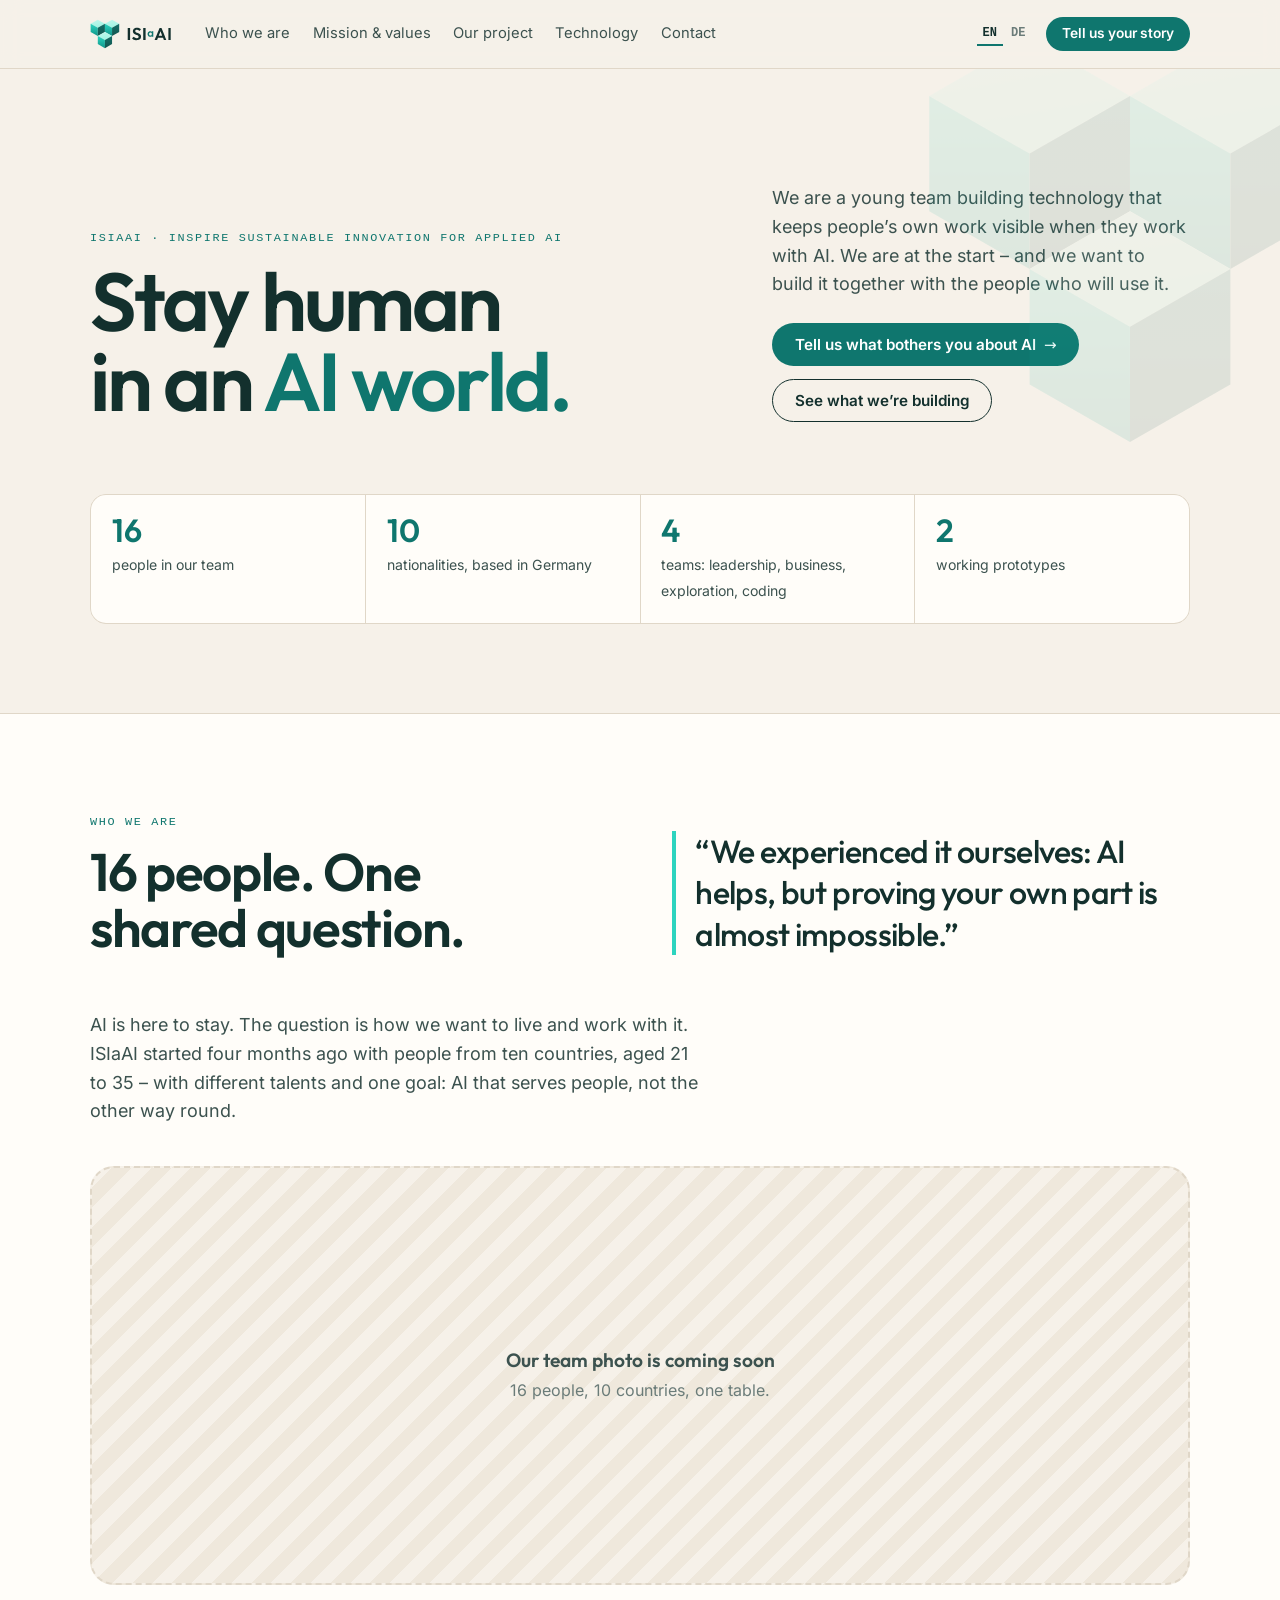
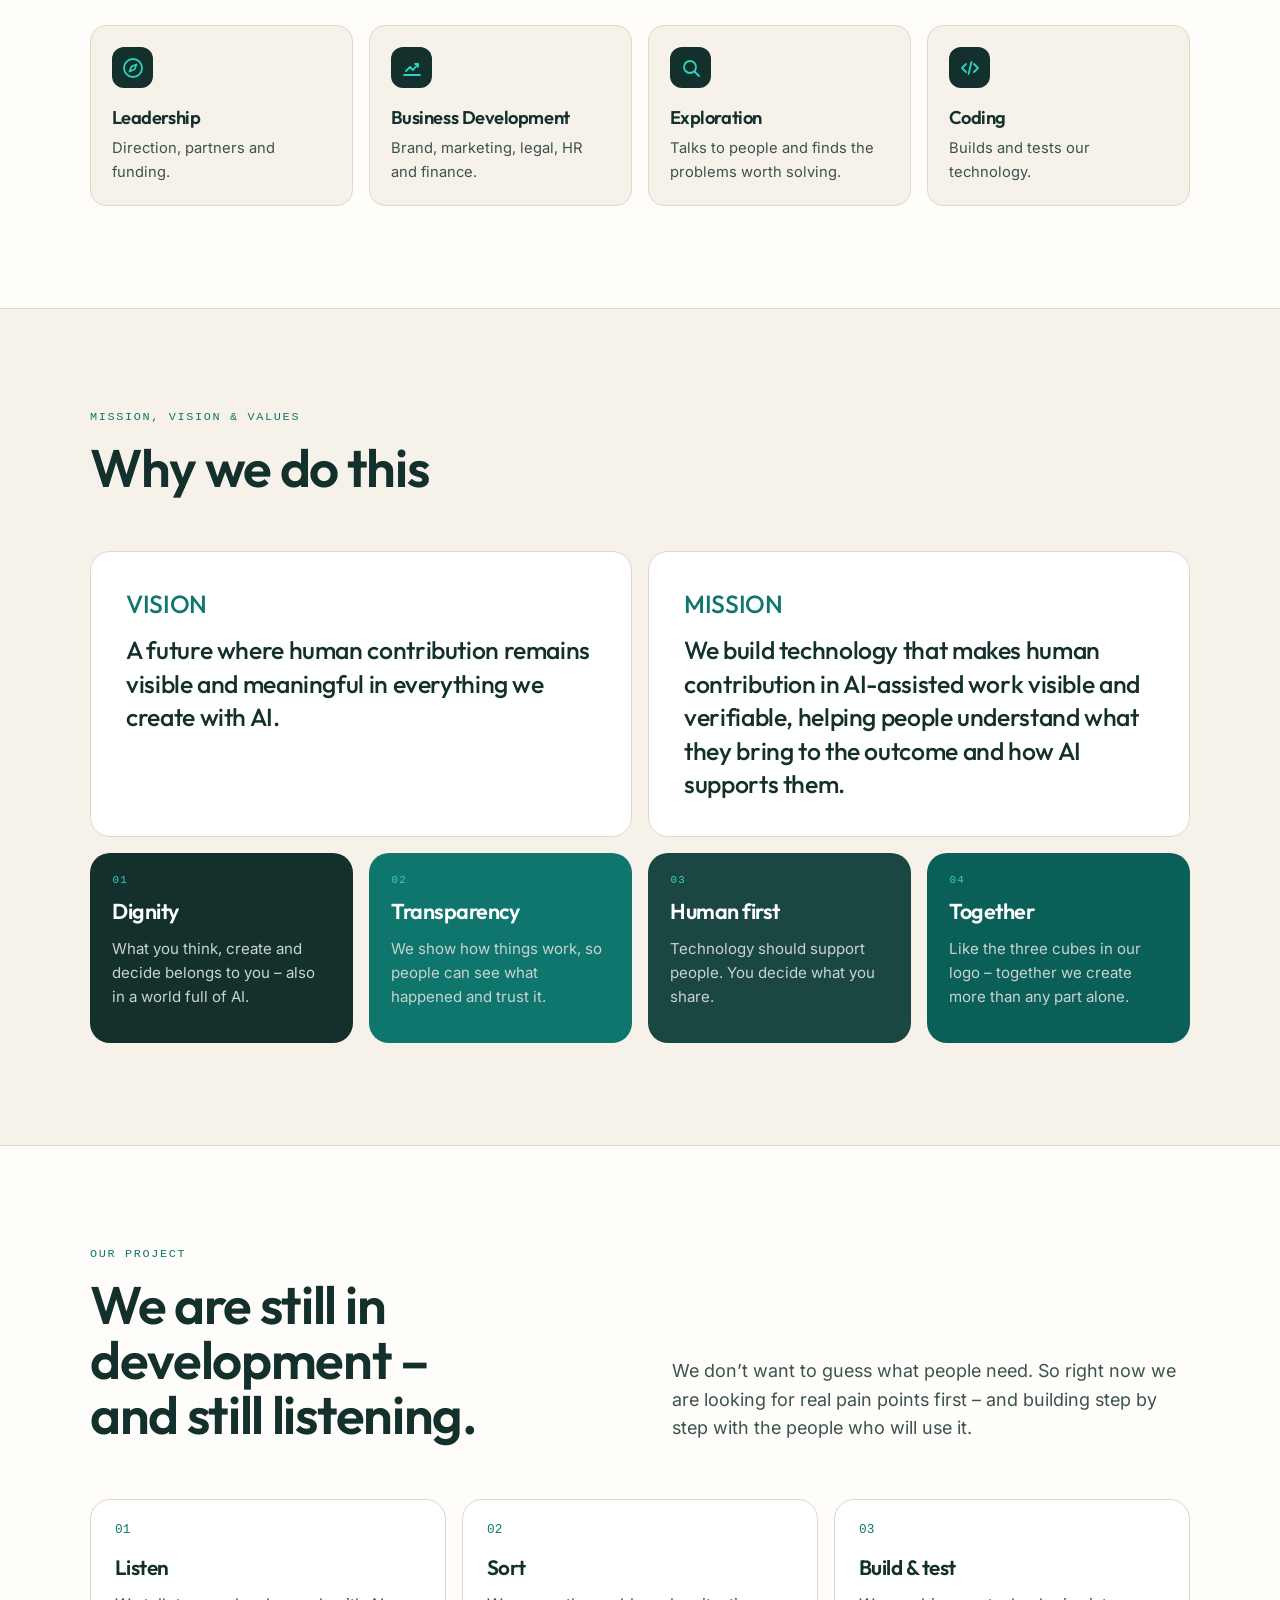
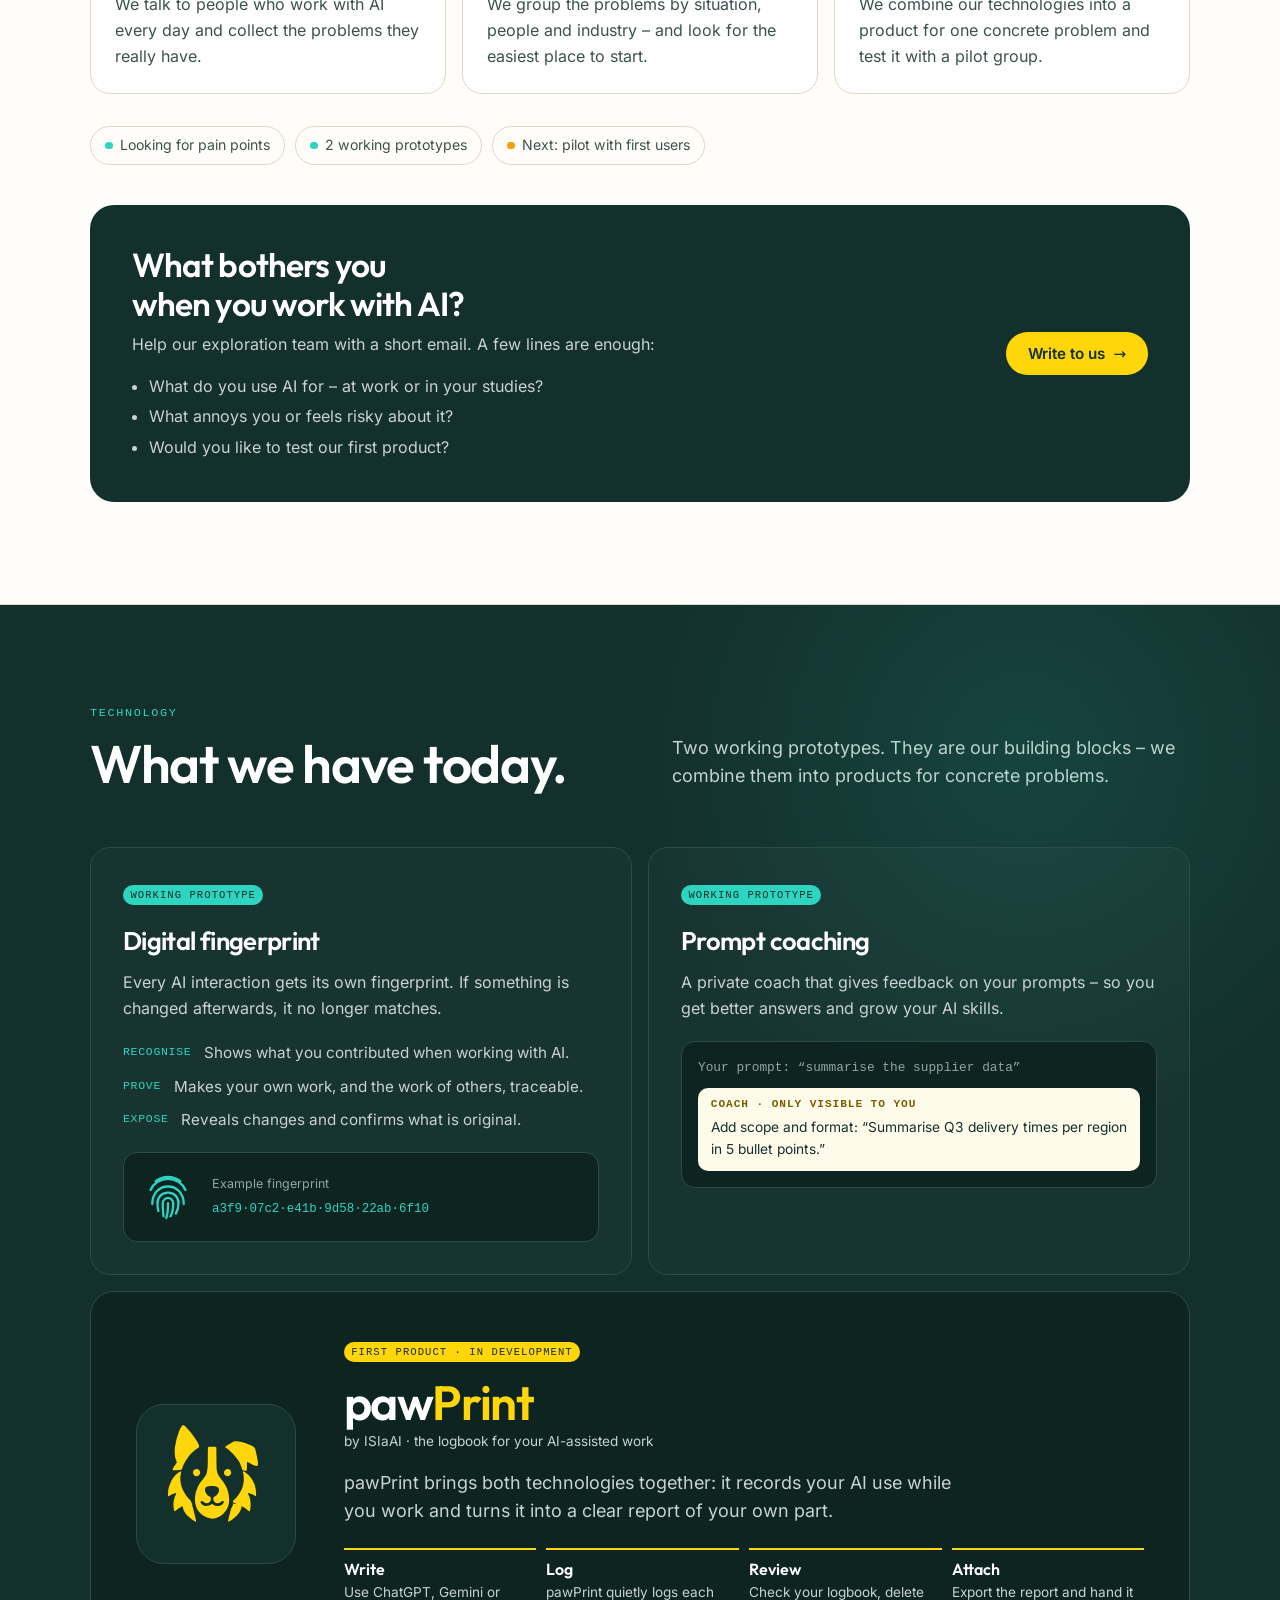
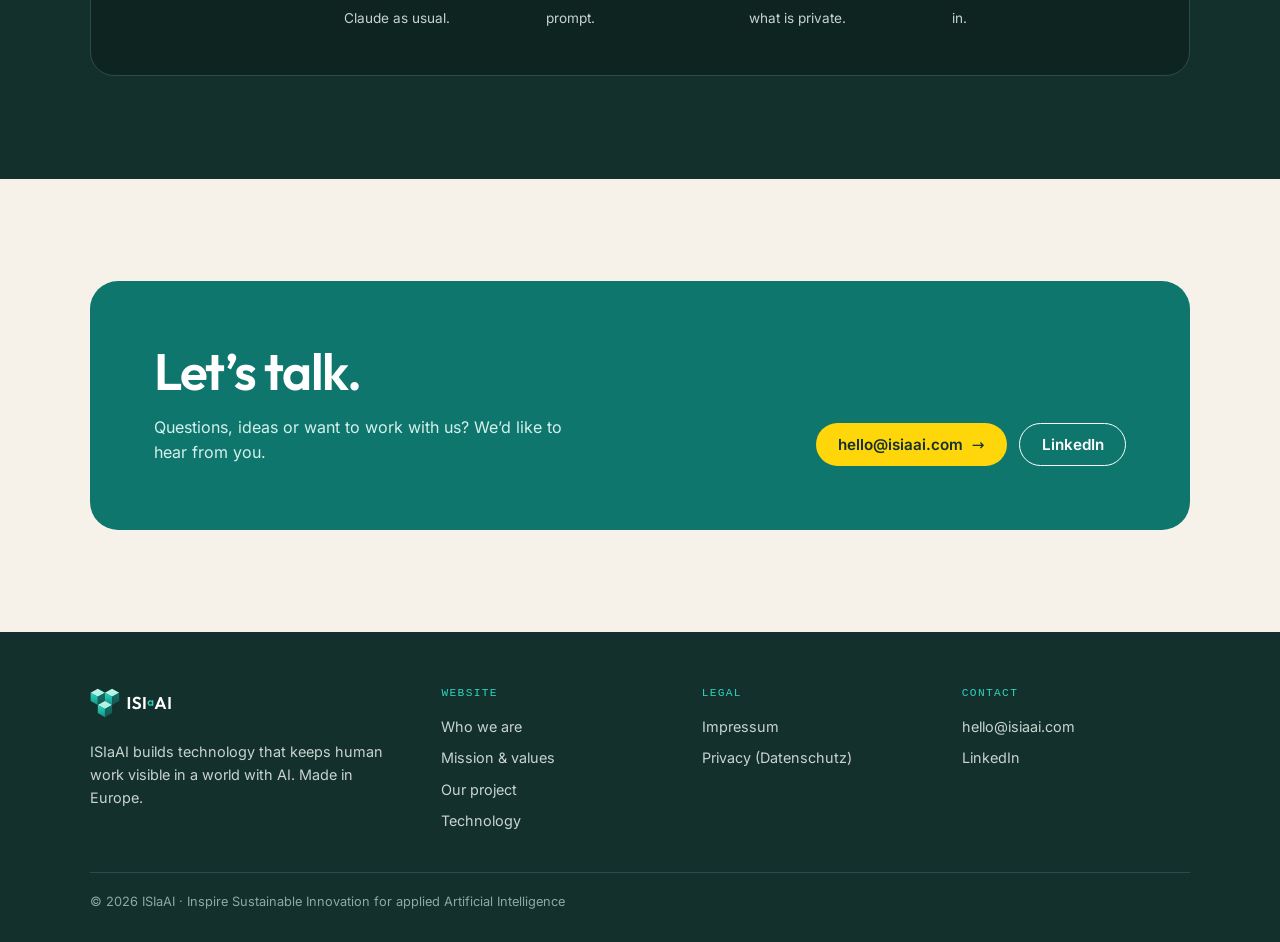
==== index.html @ 07f013b3 "Preview of isiaai.com landing page" ====
<!doctype html>
<html lang="en">
<head>
<meta charset="utf-8">
<meta name="robots" content="noindex, nofollow">
<meta name="viewport" content="width=device-width,initial-scale=1">
<title>ISIaAI – Stay human in an AI world</title>
<meta name="description" content="ISIaAI is a young team building technology that keeps people’s own work visible when they work with AI. We are at the start and looking for the problems worth solving.">
<meta property="og:title" content="ISIaAI – Stay human in an AI world">
<meta property="og:description" content="ISIaAI is a young team building technology that keeps people’s own work visible when they work with AI. We are at the start and looking for the problems worth solving.">
<meta property="og:type" content="website">
<meta property="og:url" content="https://isiaai.com/">
<link rel="canonical" href="https://isiaai.com/">
<link rel="alternate" hreflang="en" href="https://isiaai.com/">
<link rel="alternate" hreflang="de" href="https://isiaai.com/de/">
<link rel="icon" href="./assets/favicon.svg" type="image/svg+xml">
<link rel="preload" href="./assets/fonts/outfit-latin-600-normal.woff2" as="font" type="font/woff2" crossorigin>
<link rel="stylesheet" href="./assets/styles.css">
</head>
<body>
<header class="nav">
  <div class="wrap">
    <a class="logo" href="./" aria-label="ISIaAI – home"><img src="./assets/isiaai-logo.svg" alt="ISIaAI" height="30" style="height:30px;width:auto;display:block"></a>
    <nav class="links" id="links" aria-label="Main">
      <a href="#about">Who we are</a>
      <a href="#mission">Mission & values</a>
      <a href="#project">Our project</a>
      <a href="#tech">Technology</a>
      <a href="#contact">Contact</a>
    </nav>
    <div class="nav-r">
      <div class="lang" aria-label="Language"><a href="./" hreflang="en" aria-current="true">EN</a><a href="./de/" hreflang="de" aria-current="false">DE</a></div>
      <a class="btn btn-teal" href="#ask">Tell us your story</a>
      <button class="menu-btn" type="button" id="menuBtn" aria-expanded="false" aria-controls="links">Menu</button>
    </div>
  </div>
</header>
<main id="top">
  <section class="hero">
    <svg class="cubes" viewBox="0 0 364 366" aria-hidden="true"><defs><linearGradient id="ht" x1="0" y1="0" x2="0.3" y2="1"><stop offset="0" stop-color="#C2F7EC"/><stop offset="1" stop-color="#A2F4E3"/></linearGradient><linearGradient id="hl" x1="0" y1="0" x2="0" y2="1"><stop offset="0" stop-color="#2DD4BF"/><stop offset="1" stop-color="#0F968A"/></linearGradient><linearGradient id="hr" x1="0" y1="0" x2="0" y2="1"><stop offset="0" stop-color="#127068"/><stop offset="1" stop-color="#145650"/></linearGradient></defs><path d="M95 8L182 58L95 108L8 58Z" fill="url(#ht)"/><path d="M8 58L95 108L95 208L8 158Z" fill="url(#hl)"/><path d="M95 108L182 58L182 158L95 208Z" fill="url(#hr)"/><path d="M269 8L356 58L269 108L182 58Z" fill="url(#ht)"/><path d="M182 58L269 108L269 208L182 158Z" fill="url(#hl)"/><path d="M269 108L356 58L356 158L269 208Z" fill="url(#hr)"/><path d="M182 158L269 208L182 258L95 208Z" fill="url(#ht)"/><path d="M95 208L182 258L182 358L95 308Z" fill="url(#hl)"/><path d="M182 258L269 208L269 308L182 358Z" fill="url(#hr)"/></svg>
    <div class="wrap">
      <div class="hero-grid">
        <div><p class="eyebrow">ISIaAI · Inspire Sustainable Innovation for applied AI</p><h1>Stay human in an <em>AI world.</em></h1></div>
        <div class="hero-side">
          <p class="lead">We are a young team building technology that keeps people’s own work visible when they work with AI. We are at the start – and we want to build it together with the people who will use it.</p>
          <div class="ctas"><a class="btn btn-teal btn-arrow" href="#ask">Tell us what bothers you about AI</a><a class="btn btn-line" href="#tech">See what we’re building</a></div>
        </div>
      </div>
      <div class="facts">
        <div><b>16</b><span>people in our team</span></div><div><b>10</b><span>nationalities, based in Germany</span></div>
        <div><b>4</b><span>teams: leadership, business, exploration, coding</span></div><div><b>2</b><span>working prototypes</span></div>
      </div>
    </div>
  </section>

  <section class="sec paper" id="about">
    <div class="wrap">
      <div class="sec-head"><div><p class="eyebrow">Who we are</p><h2>16 people. One shared question.</h2></div><p class="quote">“We experienced it ourselves: AI helps, but proving your own part is almost impossible.”</p></div>
      <p class="lead">AI is here to stay. The question is how we want to live and work with it. ISIaAI started four months ago with people from ten countries, aged 21 to 35 – with different talents and one goal: AI that serves people, not the other way round.</p>
      <div class="photo" id="team-photo"><div><b>Our team photo is coming soon</b>16 people, 10 countries, one table.</div></div>
      <div class="areas">
        <div class="area"><i><svg viewBox="0 0 24 24" fill="none" stroke="currentColor" stroke-width="1.8" stroke-linecap="round" stroke-linejoin="round" aria-hidden="true"><circle cx="12" cy="12" r="9"/><path d="m15.5 8.5-2 5-5 2 2-5z"/></svg></i><h3>Leadership</h3><p>Direction, partners and funding.</p></div>
        <div class="area"><i><svg viewBox="0 0 24 24" fill="none" stroke="currentColor" stroke-width="1.8" stroke-linecap="round" stroke-linejoin="round" aria-hidden="true"><path d="M4 19h16"/><path d="M6 15l4-4 3 3 5-6"/><path d="M15 8h3v3"/></svg></i><h3>Business Development</h3><p>Brand, marketing, legal, HR and finance.</p></div>
        <div class="area"><i><svg viewBox="0 0 24 24" fill="none" stroke="currentColor" stroke-width="1.8" stroke-linecap="round" stroke-linejoin="round" aria-hidden="true"><circle cx="11" cy="11" r="6"/><path d="m20 20-4.5-4.5"/></svg></i><h3>Exploration</h3><p>Talks to people and finds the problems worth solving.</p></div>
        <div class="area"><i><svg viewBox="0 0 24 24" fill="none" stroke="currentColor" stroke-width="1.8" stroke-linecap="round" stroke-linejoin="round" aria-hidden="true"><path d="m8 8-4 4 4 4"/><path d="m16 8 4 4-4 4"/><path d="m13.5 6-3 12"/></svg></i><h3>Coding</h3><p>Builds and tests our technology.</p></div>
      </div>
    </div>
  </section>

  <section class="sec" id="mission">
    <div class="wrap">
      <div class="sec-head"><div><p class="eyebrow">Mission, vision & values</p><h2>Why we do this</h2></div></div>
      <div class="mv">
        <article><p class="eyebrow">Vision</p><p>A future where human contribution remains visible and meaningful in everything we create with AI.</p></article>
        <article><p class="eyebrow">Mission</p><p>We build technology that makes human contribution in AI-assisted work visible and verifiable, helping people understand what they bring to the outcome and how AI supports them.</p></article>
      </div>
      <div class="values">
        <div class="value"><small>01</small><h3>Dignity</h3><p>What you think, create and decide belongs to you – also in a world full of AI.</p></div>
        <div class="value"><small>02</small><h3>Transparency</h3><p>We show how things work, so people can see what happened and trust it.</p></div>
        <div class="value"><small>03</small><h3>Human first</h3><p>Technology should support people. You decide what you share.</p></div>
        <div class="value"><small>04</small><h3>Together</h3><p>Like the three cubes in our logo – together we create more than any part alone.</p></div>
      </div>
    </div>
  </section>

  <section class="sec paper" id="project">
    <div class="wrap">
      <div class="sec-head"><div><p class="eyebrow">Our project</p><h2>We are still in development – and still listening.</h2></div><p class="lead">We don’t want to guess what people need. So right now we are looking for real pain points first – and building step by step with the people who will use it.</p></div>
      <ol class="steps">
        <li><h3>Listen</h3><p>We talk to people who work with AI every day and collect the problems they really have.</p></li><li><h3>Sort</h3><p>We group the problems by situation, people and industry – and look for the easiest place to start.</p></li><li><h3>Build & test</h3><p>We combine our technologies into a product for one concrete problem and test it with a pilot group.</p></li>
      </ol>
      <div class="status"><span class="chip">Looking for pain points</span><span class="chip">2 working prototypes</span><span class="chip next">Next: pilot with first users</span></div>
      <div class="ask" id="ask">
        <div><h3>What bothers you when you work with AI?</h3><p>Help our exploration team with a short email. A few lines are enough:</p><ul><li>What do you use AI for – at work or in your studies?</li><li>What annoys you or feels risky about it?</li><li>Would you like to test our first product?</li></ul></div>
        <div class="ctas"><a class="btn btn-yellow btn-arrow" href="mailto:hello@isiaai.com?subject=My%20experience%20with%20AI&body=Hi%20ISIaAI%20team,%0A%0AWhat%20I%20use%20AI%20for:%0A%0AWhat%20bothers%20me:%0A%0AI%20would%20like%20to%20test%20your%20first%20product:%20yes%20/%20no%0A">Write to us</a></div>
      </div>
    </div>
  </section>

  <section class="sec tech" id="tech">
    <div class="wrap">
      <div class="sec-head"><div><p class="eyebrow">Technology</p><h2>What we have today.</h2></div><p class="lead">Two working prototypes. They are our building blocks – we combine them into products for concrete problems.</p></div>
      <div class="mvps">
        <div class="mvp">
          <span class="tag">Working prototype</span><h3>Digital fingerprint</h3><p>Every AI interaction gets its own fingerprint. If something is changed afterwards, it no longer matches.</p>
          <ul><li><b>Recognise</b><span>Shows what you contributed when working with AI.</span></li><li><b>Prove</b><span>Makes your own work, and the work of others, traceable.</span></li><li><b>Expose</b><span>Reveals changes and confirms what is original.</span></li></ul>
          <div class="fp"><svg viewBox="0 0 64 64" aria-hidden="true" fill="none" stroke="#2DD4BF" stroke-width="2.6" stroke-linecap="round"><path d="M18 14a22 22 0 0 1 28 0"/><path d="M12 24a22 22 0 0 1 40 0"/><path d="M14 40c0-12 8-20 18-20s18 8 18 20"/><path d="M21 48c-1-4-1-6-1-9 0-7 5-12 12-12s12 5 12 12c0 4-1 8-3 12"/><path d="M27 54c-1-5-1-10-1-15 0-3 3-6 6-6s6 3 6 6c0 6-1 11-3 15"/><path d="M32 39c0 7 0 12-2 17"/></svg><div><small>Example fingerprint</small><code>a3f9·07c2·e41b·9d58·22ab·6f10</code></div></div>
        </div>
        <div class="mvp">
          <span class="tag">Working prototype</span><h3>Prompt coaching</h3><p>A private coach that gives feedback on your prompts – so you get better answers and grow your AI skills.</p>
          <div class="coach"><p class="p">Your prompt: “summarise the supplier data”</p><div class="s"><b>Coach · only visible to you</b><span>Add scope and format: “Summarise Q3 delivery times per region in 5 bullet points.”</span></div></div>
        </div>
      </div>
      <div class="product">
        <div class="pmark"><img src="./assets/pawprint-mark.svg" alt="" style="width:78%;height:78%"></div>
        <div>
          <span class="tag">First product · in development</span>
          <div class="pname">paw<span>Print</span></div>
          <p class="pby">by ISIaAI · the logbook for your AI-assisted work</p>
          <p class="lead" style="color:var(--dtext)">pawPrint brings both technologies together: it records your AI use while you work and turns it into a clear report of your own part.</p>
          <div class="pflow">
            <div><b>Write</b><span>Use ChatGPT, Gemini or Claude as usual.</span></div><div><b>Log</b><span>pawPrint quietly logs each prompt.</span></div>
            <div><b>Review</b><span>Check your logbook, delete what is private.</span></div><div><b>Attach</b><span>Export the report and hand it in.</span></div>
          </div>
        </div>
      </div>
    </div>
  </section>

  <section class="sec" id="contact" style="padding-bottom:0">
    <div class="wrap">
      <div class="cta">
        <div><h2>Let’s talk.</h2><p>Questions, ideas or want to work with us? We’d like to hear from you.</p></div>
        <div class="ctas"><a class="btn btn-yellow btn-arrow" href="mailto:hello@isiaai.com">hello@isiaai.com</a><a class="btn btn-line" href="https://linkedin.com/company/isiai" target="_blank" rel="noopener">LinkedIn</a></div>
      </div>
    </div>
  </section>
</main>
<footer>
  <div class="wrap">
    <div class="f-grid">
      <div><img src="./assets/isiaai-logo-on-dark.svg" alt="ISIaAI" style="height:30px;width:auto;margin-bottom:1rem"><p>ISIaAI builds technology that keeps human work visible in a world with AI. Made in Europe.</p></div>
      <div><h4>Website</h4><ul>
        <li><a href="./#about">Who we are</a></li><li><a href="./#mission">Mission & values</a></li>
        <li><a href="./#project">Our project</a></li><li><a href="./#tech">Technology</a></li></ul></div>
      <div><h4>Legal</h4><ul>
        <li><a href="./impressum/">Impressum</a></li><li><a href="./datenschutz/">Privacy (Datenschutz)</a></li></ul></div>
      <div><h4>Contact</h4><ul>
        <li><a href="mailto:hello@isiaai.com">hello@isiaai.com</a></li>
        <li><a href="https://linkedin.com/company/isiai" target="_blank" rel="noopener">LinkedIn</a></li></ul></div>
    </div>
    <div class="f-bottom"><span>© 2026 ISIaAI · Inspire Sustainable Innovation for applied Artificial Intelligence</span></div>
  </div>
</footer>
<script>
const b=document.getElementById('menuBtn');
b.addEventListener('click',()=>{const o=document.body.classList.toggle('menu-open');b.setAttribute('aria-expanded',o);});
document.querySelectorAll('#links a').forEach(a=>a.addEventListener('click',()=>{document.body.classList.remove('menu-open');b.setAttribute('aria-expanded','false');}));
</script>
</body>
</html>
---- assets/styles.css ----
@font-face{font-family:"Inter";font-style:normal;font-weight:400;font-display:swap;src:url("fonts/inter-latin-400-normal.woff2") format("woff2")}
@font-face{font-family:"Inter";font-style:normal;font-weight:500;font-display:swap;src:url("fonts/inter-latin-500-normal.woff2") format("woff2")}
@font-face{font-family:"Inter";font-style:normal;font-weight:600;font-display:swap;src:url("fonts/inter-latin-600-normal.woff2") format("woff2")}
@font-face{font-family:"Outfit";font-style:normal;font-weight:500;font-display:swap;src:url("fonts/outfit-latin-500-normal.woff2") format("woff2")}
@font-face{font-family:"Outfit";font-style:normal;font-weight:600;font-display:swap;src:url("fonts/outfit-latin-600-normal.woff2") format("woff2")}

:root{
  --sand:#F6F1E9;--paper:#FFFDF9;--line:#E0D7C8;
  --ink:#13302D;--ink2:#3C524F;--muted:#6B7C79;--dline:#2A4D49;--dtext:#C9D3CF;
  --teal:#0F766E;--teal-d:#0B5F59;--lagoon:#2DD4BF;--mint:#E3F6F2;
  --yellow:#FFD60A;--ochre:#7A5F00;--amber:#F59E0B;
  --fd:"Outfit",ui-sans-serif,system-ui,sans-serif;
  --fu:"Inter",ui-sans-serif,system-ui,-apple-system,"Segoe UI",sans-serif;
  --fm:ui-monospace,Menlo,monospace;
  --wrap:1180px;--gut:clamp(16px,4vw,40px);
  color-scheme:light;
}
*{box-sizing:border-box}
html{background:var(--sand);scroll-behavior:smooth;scroll-padding-top:80px}
body{margin:0;background:var(--sand);color:var(--ink);font:16px/1.6 var(--fu);-webkit-font-smoothing:antialiased}
a{color:inherit}
:focus-visible{outline:2px solid var(--teal);outline-offset:3px;border-radius:4px}
.wrap{max-width:var(--wrap);margin:0 auto;padding-inline:var(--gut)}
h1,h2,h3{font-family:var(--fd);font-weight:600;letter-spacing:-.025em;margin:0;text-wrap:balance}
p{margin:0}
.eyebrow{font:500 .74rem/1 var(--fm);letter-spacing:.14em;text-transform:uppercase;color:var(--teal);margin:0 0 1rem}
.lead{font-size:1.12rem;color:var(--ink2);max-width:56ch}
.btn{display:inline-flex;align-items:center;gap:.55em;border-radius:99px;padding:.85em 1.4em;font:600 .95rem/1 var(--fu);text-decoration:none;border:1px solid transparent;cursor:pointer;transition:transform .15s,background .2s}
.btn:hover{transform:translateY(-1px)}
.btn-teal{background:var(--teal);color:#fff}.btn-teal:hover{background:var(--teal-d)}
.btn-line{border-color:var(--ink);color:var(--ink);background:transparent}.btn-line:hover{background:#fff}
.btn-yellow{background:var(--yellow);color:var(--ink)}
.btn-arrow::after{content:"→";font-weight:500}
.draft{display:inline-block;font:600 .64rem/1 var(--fm);letter-spacing:.1em;text-transform:uppercase;background:var(--yellow);color:var(--ink);padding:.45em .7em;border-radius:99px;vertical-align:middle}

/* nav */
.nav{position:sticky;top:0;z-index:50;background:color-mix(in srgb,var(--sand) 90%,transparent);backdrop-filter:blur(10px);border-bottom:1px solid var(--line)}
.nav .wrap{display:flex;align-items:center;gap:1.6rem;height:68px}
.logo svg{height:30px;width:auto;display:block}
.links{display:flex;gap:1.4rem;margin-left:.5rem}
.links a{text-decoration:none;font-size:.92rem;color:var(--ink2)}
.links a:hover{color:var(--teal)}
.nav-r{margin-left:auto;display:flex;align-items:center;gap:.9rem}
.lang{display:flex;gap:2px;font:600 .75rem/1 var(--fm)}
.lang button{background:none;border:0;color:var(--muted);font:inherit;padding:.45em .5em;cursor:pointer;border-bottom:2px solid transparent}
.lang button[aria-pressed="true"]{color:var(--ink);border-bottom-color:var(--teal)}
.menu-btn{display:none;background:none;border:1px solid var(--line);color:var(--ink);border-radius:8px;padding:.45em .7em;font:inherit;font-size:.85rem;cursor:pointer}
.nav .btn{padding:.65em 1.1em;font-size:.86rem}
@media (max-width:960px){
  .links{display:none}.menu-btn{display:block}.nav .btn{display:none}
  body.menu-open .links{display:flex;flex-direction:column;position:absolute;top:68px;left:0;right:0;background:var(--paper);padding:1rem var(--gut) 1.5rem;margin:0;gap:1rem;border-bottom:1px solid var(--line)}
}

/* hero */
.hero{padding-block:clamp(56px,9vw,120px) clamp(48px,7vw,96px);position:relative;overflow:hidden}
.hero-grid{display:grid;grid-template-columns:1.45fr 1fr;gap:clamp(28px,6vw,80px);align-items:end}
.hero h1{font-size:clamp(2.6rem,6.4vw,5.4rem);line-height:.98;letter-spacing:-.035em}
.hero h1 em{font-style:normal;color:var(--teal)}
.hero-side{display:flex;flex-direction:column;gap:1.5rem;min-width:0}
.ctas{display:flex;gap:.8rem;flex-wrap:wrap}
.cubes{position:absolute;right:-60px;top:-40px;width:420px;opacity:.10;pointer-events:none}
.facts{display:grid;grid-template-columns:repeat(4,1fr);gap:1px;background:var(--line);border:1px solid var(--line);border-radius:16px;overflow:hidden;margin-top:clamp(40px,6vw,72px)}
.facts div{background:var(--paper);padding:1.2rem 1.3rem}
.facts b{display:block;font:600 2rem/1 var(--fd);color:var(--teal);margin-bottom:.4rem}
.facts span{font-size:.88rem;color:var(--ink2)}
@media (max-width:860px){.hero-grid{grid-template-columns:1fr}.facts{grid-template-columns:repeat(2,1fr)}}

/* sections */
.sec{padding-block:clamp(64px,8vw,112px)}
.sec-head{display:grid;grid-template-columns:1fr 1fr;gap:clamp(20px,5vw,64px);align-items:end;margin-bottom:clamp(32px,5vw,56px)}
.sec-head h2{font-size:clamp(2rem,4.2vw,3.3rem);line-height:1.05}
@media (max-width:860px){.sec-head{grid-template-columns:1fr}}
.paper{background:var(--paper);border-top:1px solid var(--line);border-bottom:1px solid var(--line)}

/* who we are */
.quote{font:500 clamp(1.4rem,2.6vw,2rem)/1.3 var(--fd);letter-spacing:-.02em;max-width:30ch;border-left:4px solid var(--lagoon);padding-left:1.2rem}
.areas{display:grid;grid-template-columns:repeat(4,1fr);gap:16px;margin-top:2.5rem}
.area{background:var(--sand);border:1px solid var(--line);border-radius:16px;padding:1.3rem}
.area i{font:600 1.3rem/1 var(--fd);font-style:normal;display:grid;place-items:center;width:2.6rem;height:2.6rem;border-radius:12px;background:var(--ink);color:var(--lagoon);margin-bottom:.9rem}
.area h3{font-size:1.15rem;margin-bottom:.3rem}
.area p{font-size:.92rem;color:var(--ink2)}
@media (max-width:860px){.areas{grid-template-columns:repeat(2,1fr)}}

/* mission */
.mv-note{font:500 .7rem/1.4 var(--fm);letter-spacing:.06em;color:var(--muted);margin-bottom:1rem}
.mv{display:grid;grid-template-columns:1fr 1fr;gap:16px}
.mv article{background:#fff;border:1px solid var(--line);border-radius:20px;padding:clamp(1.4rem,3vw,2.2rem)}
.mv article .eyebrow{margin-bottom:.8rem}
.mv p{font:500 clamp(1.2rem,2vw,1.55rem)/1.35 var(--fd);letter-spacing:-.015em}
@media (max-width:760px){.mv{grid-template-columns:1fr}}
.values{display:grid;grid-template-columns:repeat(4,1fr);gap:16px;margin-top:16px}
.value{border-radius:20px;padding:1.4rem;background:var(--ink);color:#fff;min-height:190px;display:flex;flex-direction:column;gap:.5rem}
.value:nth-child(2){background:var(--teal)}.value:nth-child(3){background:#1B4743}.value:nth-child(4){background:var(--teal-d)}
.value small{font:500 .68rem/1 var(--fm);letter-spacing:.12em;color:var(--lagoon)}
.value h3{font-size:1.35rem}
.value p{color:var(--dtext);font-size:.94rem}
@media (max-width:860px){.values{grid-template-columns:repeat(2,1fr)}}
@media (max-width:520px){.values,.areas{grid-template-columns:1fr}}

/* project */
.steps{display:grid;grid-template-columns:repeat(3,1fr);gap:16px;list-style:none;margin:0;padding:0;counter-reset:st}
.steps li{background:#fff;border:1px solid var(--line);border-radius:20px;padding:1.5rem;display:flex;flex-direction:column;gap:.5rem}
.steps li::before{counter-increment:st;content:counter(st,decimal-leading-zero);font:500 .8rem/1 var(--fm);color:var(--teal);margin-bottom:.4rem}
.steps h3{font-size:1.3rem}
.steps p{color:var(--ink2)}
.status{display:flex;flex-wrap:wrap;gap:10px;margin-top:2rem}
.chip{display:inline-flex;align-items:center;gap:.5em;border:1px solid var(--line);background:var(--paper);border-radius:99px;padding:.5em 1em;font-size:.88rem;color:var(--ink2)}
.chip::before{content:"";width:.55em;height:.55em;border-radius:50%;background:var(--lagoon)}
.chip.next::before{background:var(--amber)}
@media (max-width:860px){.steps{grid-template-columns:1fr}}

/* technology */
.tech{background:var(--ink);color:#fff;position:relative;overflow:hidden}
.tech::before{content:"";position:absolute;inset:-20% -10% auto auto;width:60%;aspect-ratio:1;background:radial-gradient(closest-side,rgba(45,212,191,.12),transparent);pointer-events:none}
.tech .eyebrow{color:var(--lagoon)}
.tech .lead{color:var(--dtext)}
.mvps{display:grid;grid-template-columns:1fr 1fr;gap:16px;position:relative}
.mvp{border:1px solid var(--dline);border-radius:20px;padding:clamp(1.4rem,3vw,2rem);background:rgba(255,255,255,.02)}
.mvp .tag{display:inline-block;font:500 .66rem/1 var(--fm);letter-spacing:.1em;text-transform:uppercase;color:var(--ink);background:var(--lagoon);padding:.45em .7em;border-radius:99px;margin-bottom:1rem}
.mvp h3{font-size:1.6rem;margin-bottom:.5rem}
.mvp p{color:var(--dtext)}
.mvp ul{list-style:none;padding:0;margin:1.2rem 0 0;display:grid;gap:.6rem}
.mvp li{display:grid;grid-template-columns:auto 1fr;gap:.8rem;align-items:start;color:#fff;font-size:.95rem}
.mvp li b{font:500 .72rem/1.9 var(--fm);color:var(--lagoon);letter-spacing:.06em;text-transform:uppercase}
.mvp li span{color:var(--dtext)}
.coach{margin-top:1.2rem;border-radius:14px;background:#0D2421;border:1px solid var(--dline);padding:1rem;font-size:.9rem}
.coach .p{font-family:var(--fm);font-size:.8rem;color:#8FA8A4;margin-bottom:.6rem}
.coach .s{background:#FFFBEA;color:var(--ink);border-radius:10px;padding:.7rem .8rem;font-size:.86rem}
.coach .s b{display:block;font:600 .7rem/1 var(--fm);letter-spacing:.08em;color:var(--ochre);margin-bottom:.35rem;text-transform:uppercase}
.fp{margin-top:1.2rem;display:flex;align-items:center;gap:1rem;border-radius:14px;background:#0D2421;border:1px solid var(--dline);padding:1rem}
.fp svg{width:56px;height:56px;flex:none}
.fp code{font:500 .78rem/1.5 var(--fm);color:var(--lagoon);word-break:break-all}
.fp small{display:block;color:#8FA8A4;font-size:.78rem}
@media (max-width:860px){.mvps{grid-template-columns:1fr}}

/* product */
.product{margin-top:16px;border-radius:24px;background:#0D2421;border:1px solid var(--dline);padding:clamp(1.5rem,4vw,2.8rem);display:grid;grid-template-columns:auto 1fr;gap:clamp(20px,4vw,48px);align-items:center;position:relative}
.pmark{width:clamp(110px,14vw,160px);aspect-ratio:1;border-radius:28px;background:var(--ink);display:grid;place-items:center;border:1px solid var(--dline)}
.pmark svg{width:78%;height:78%}
.pname{font:600 clamp(2rem,4vw,3rem)/1 var(--fd);letter-spacing:-.03em}
.pname span{color:var(--yellow)}
.pby{font-size:.85rem;color:var(--dtext);margin:.3rem 0 1rem}
.pflow{display:grid;grid-template-columns:repeat(4,1fr);gap:10px;margin-top:1.4rem}
.pflow div{border-top:2px solid var(--yellow);padding-top:.6rem}
.pflow b{display:block;font:600 1rem/1.2 var(--fd)}
.pflow span{font-size:.85rem;color:var(--dtext)}
.product .tag{display:inline-block;font:500 .66rem/1 var(--fm);letter-spacing:.1em;text-transform:uppercase;color:var(--ink);background:var(--yellow);padding:.45em .7em;border-radius:99px;margin-bottom:1rem}
@media (max-width:760px){.product{grid-template-columns:1fr}.pflow{grid-template-columns:repeat(2,1fr)}}

/* contact */
.cta{background:var(--teal);color:#fff;border-radius:28px;padding:clamp(2rem,5vw,4rem);display:grid;grid-template-columns:1.3fr 1fr;gap:2rem;align-items:end}
.cta h2{font-size:clamp(2rem,4vw,3.2rem);line-height:1.05}
.cta p{color:#D5F1EC;margin-top:1rem;max-width:44ch}
.cta .ctas{justify-content:flex-end}
.cta .btn-line{border-color:#fff;color:#fff}.cta .btn-line:hover{background:rgba(255,255,255,.1)}
@media (max-width:760px){.cta{grid-template-columns:1fr}.cta .ctas{justify-content:flex-start}}

/* footer */
footer{background:var(--ink);color:var(--dtext);margin-top:clamp(64px,8vw,112px);padding-block:3.5rem 2rem;font-size:.9rem}
.f-grid{display:grid;grid-template-columns:1.4fr 1fr 1fr 1fr;gap:2rem}
footer svg{height:30px;width:auto;margin-bottom:1rem}
footer h4{font:500 .7rem/1 var(--fm);letter-spacing:.12em;text-transform:uppercase;color:var(--lagoon);margin:0 0 1rem}
footer ul{list-style:none;margin:0;padding:0;display:grid;gap:.5rem}
footer a{text-decoration:none}footer a:hover{color:#fff}
.f-bottom{border-top:1px solid var(--dline);margin-top:2.5rem;padding-top:1.2rem;display:flex;justify-content:space-between;gap:1rem;flex-wrap:wrap;font-size:.8rem;color:#8FA8A4}
@media (max-width:760px){.f-grid{grid-template-columns:1fr 1fr}}
@media (prefers-reduced-motion:reduce){*{scroll-behavior:auto!important;transition:none!important}}

/* added for live site */
.photo{margin-top:2.5rem;border-radius:24px;border:2px dashed var(--line);background:repeating-linear-gradient(135deg,var(--sand) 0 14px,#EFE8DC 14px 28px);aspect-ratio:21/8;display:grid;place-items:center;text-align:center;color:var(--muted);padding:1.5rem}
.photo img{width:100%;height:100%;object-fit:cover;border-radius:22px}
.photo b{display:block;font:600 1.2rem/1.3 var(--fd);color:var(--ink2);margin-bottom:.3rem}
.ask{margin-top:2.5rem;background:var(--ink);color:#fff;border-radius:24px;padding:clamp(1.5rem,4vw,2.6rem);display:grid;grid-template-columns:1.4fr 1fr;gap:2rem;align-items:center}
.ask h3{font-size:clamp(1.5rem,2.6vw,2.1rem);line-height:1.15;margin-bottom:.6rem}
.ask p{color:var(--dtext)}
.ask ul{margin:1rem 0 0;padding-left:1.1rem;color:var(--dtext);display:grid;gap:.3rem}
.ask .ctas{justify-content:flex-end}
@media (max-width:760px){.ask{grid-template-columns:1fr}.ask .ctas{justify-content:flex-start}.photo{aspect-ratio:4/3}}
.area i svg{width:24px;height:24px}
.legal{max-width:760px}.legal h1{font-size:clamp(2rem,4vw,3rem);margin-bottom:1.5rem}.legal h2{font-size:1.3rem;margin:2rem 0 .6rem}.legal p,.legal li{color:var(--ink2);margin-bottom:.6rem}
.todo{background:#FFF6CC;color:var(--ochre);border-radius:6px;padding:0 .3em;font-weight:600}
.lang a{color:var(--muted);text-decoration:none;padding:.45em .5em;border-bottom:2px solid transparent}
.lang a[aria-current="true"]{color:var(--ink);border-bottom-color:var(--teal)}
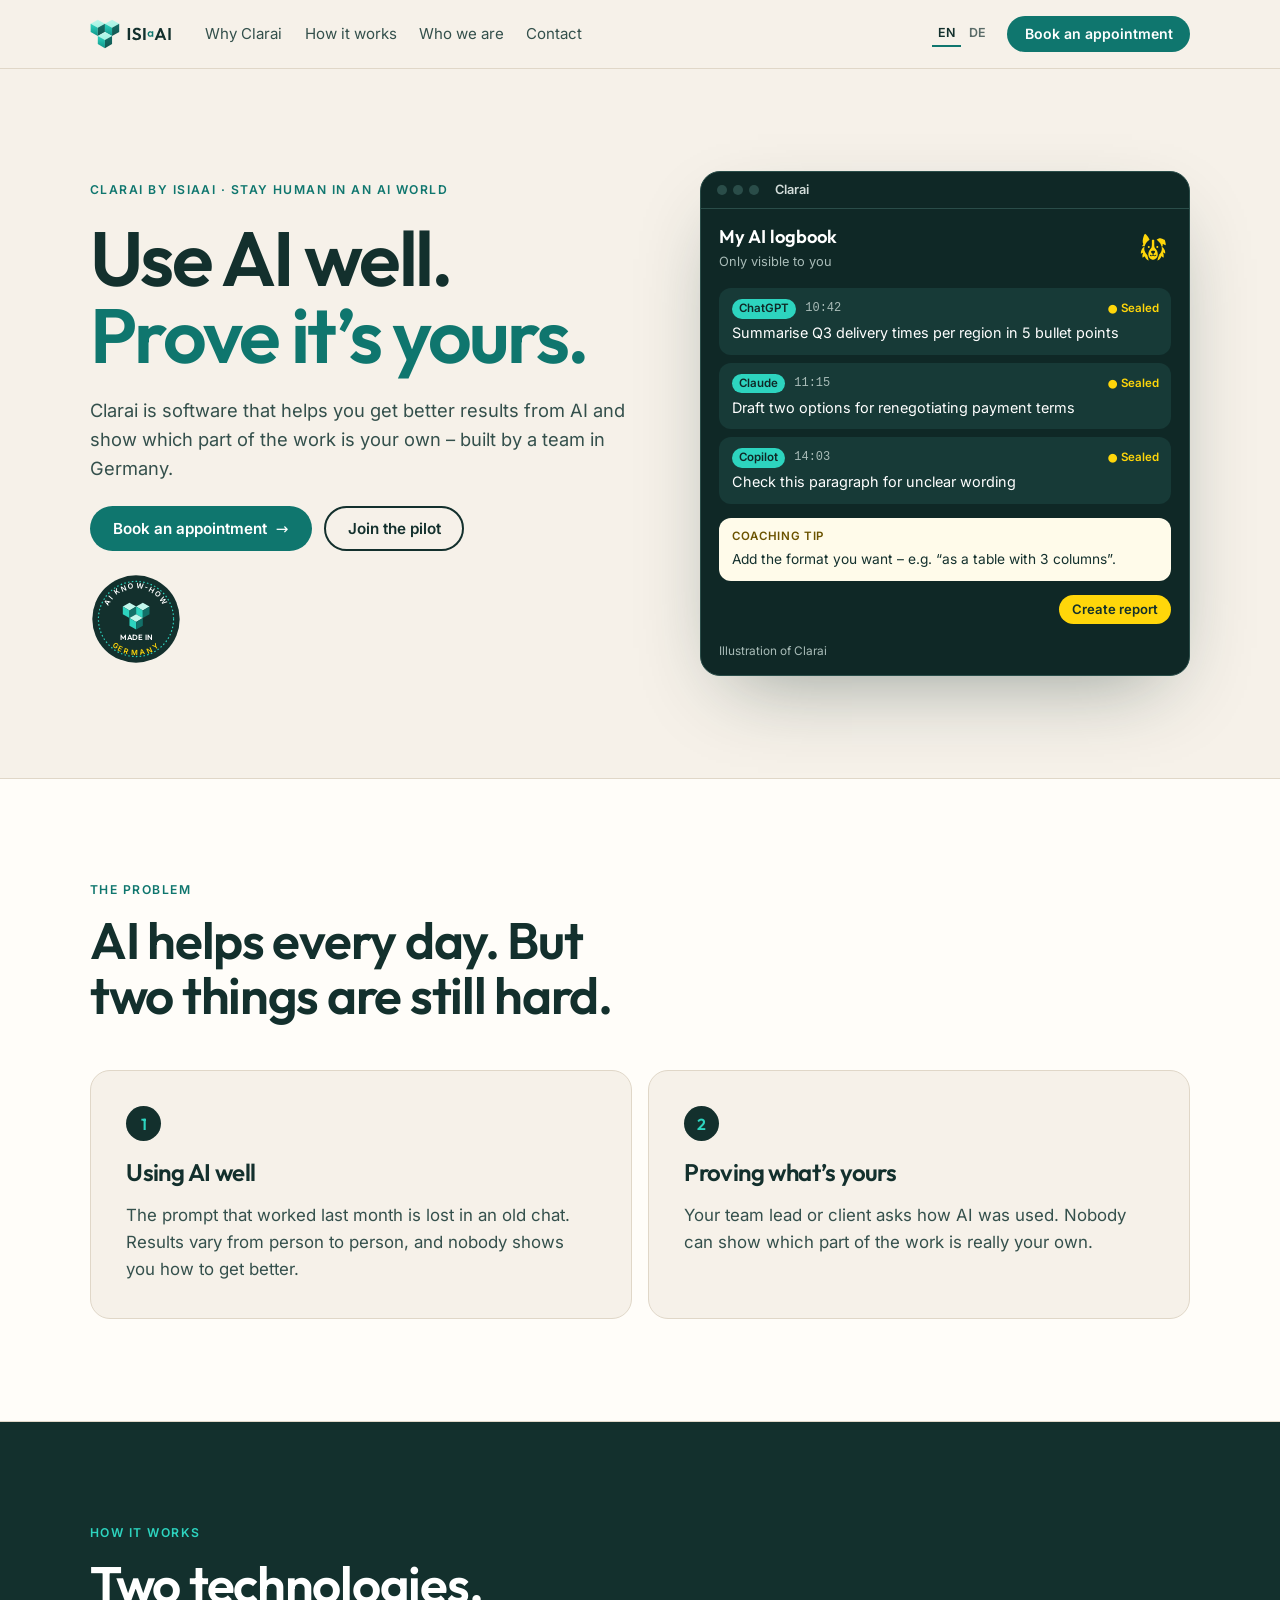
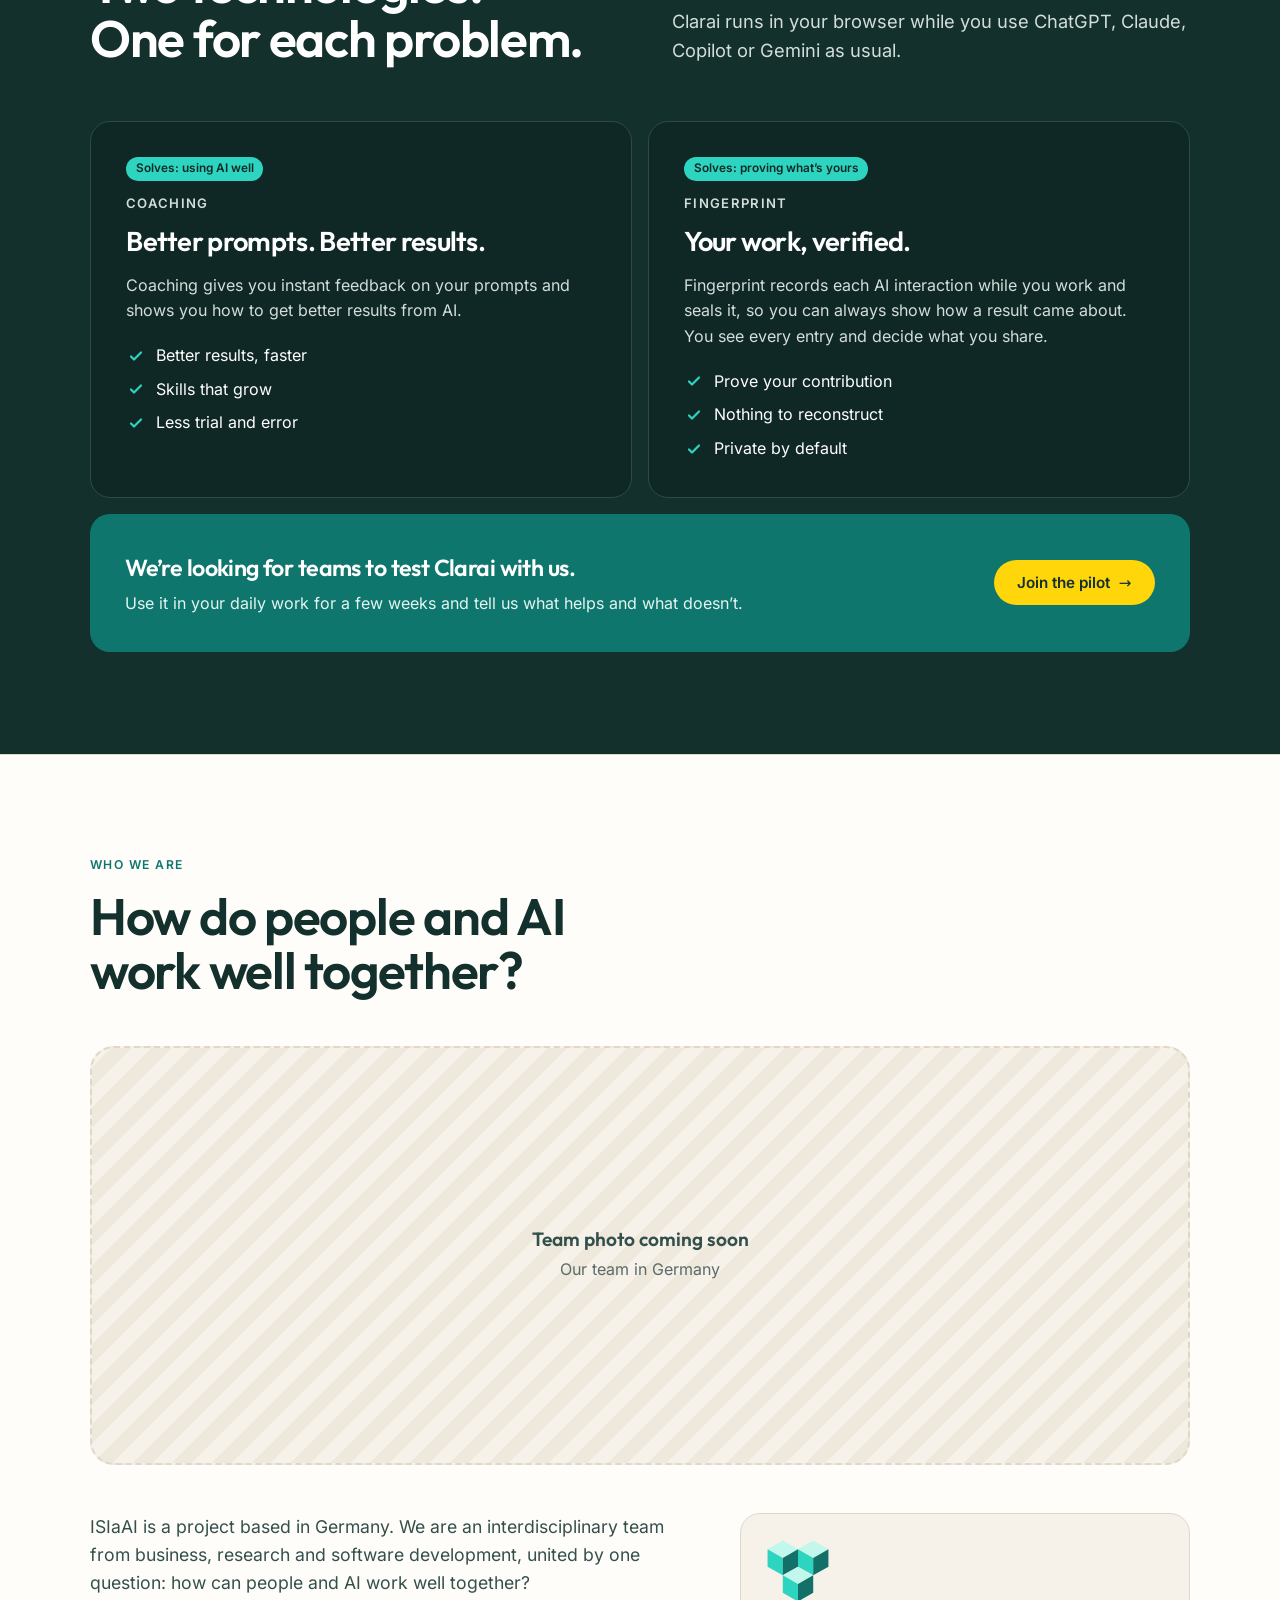
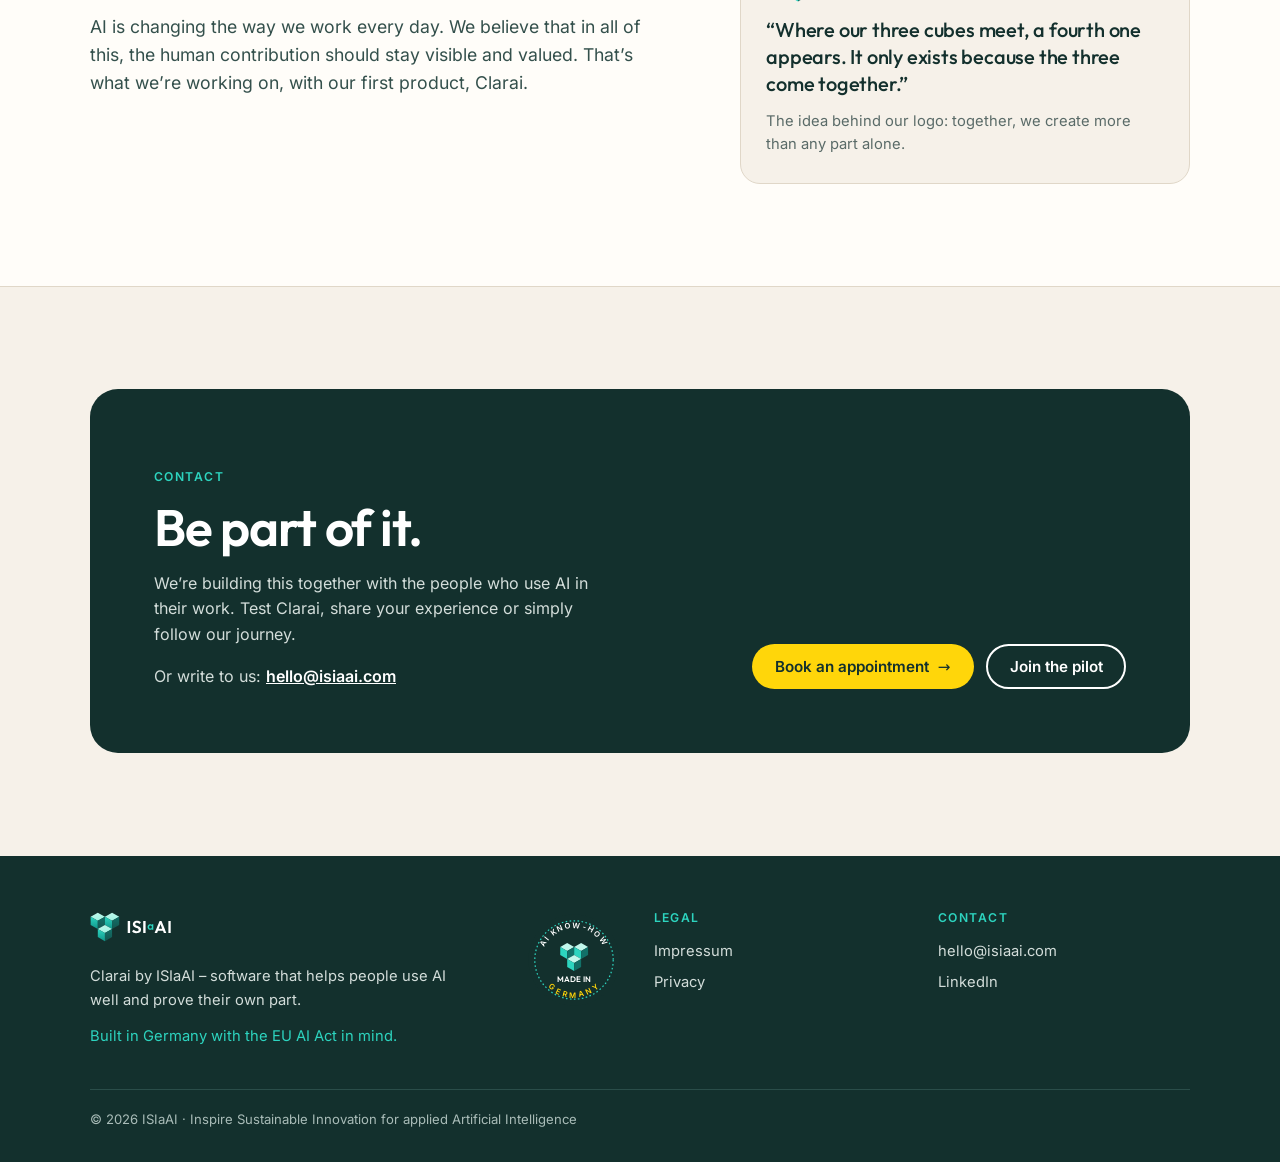
==== commit 2dfb7aca: "Preview v1.1 (Clarai, new structure)" ====
--- a/index.html
+++ b/index.html
@@ -4,10 +4,10 @@
 <meta charset="utf-8">
 <meta name="robots" content="noindex, nofollow">
 <meta name="viewport" content="width=device-width,initial-scale=1">
-<title>ISIaAI – Stay human in an AI world</title>
-<meta name="description" content="ISIaAI is a young team building technology that keeps people’s own work visible when they work with AI. We are at the start and looking for the problems worth solving.">
-<meta property="og:title" content="ISIaAI – Stay human in an AI world">
-<meta property="og:description" content="ISIaAI is a young team building technology that keeps people’s own work visible when they work with AI. We are at the start and looking for the problems worth solving.">
+<title>Clarai by ISIaAI – Use AI well. Prove it’s yours.</title>
+<meta name="description" content="Clarai is software that helps you use AI well and show what is your own work – built by a team in Germany.">
+<meta property="og:title" content="Clarai by ISIaAI – Use AI well. Prove it’s yours.">
+<meta property="og:description" content="Clarai is software that helps you use AI well and show what is your own work – built by a team in Germany.">
 <meta property="og:type" content="website">
 <meta property="og:url" content="https://isiaai.com/">
 <link rel="canonical" href="https://isiaai.com/">
@@ -18,120 +18,112 @@
 <link rel="stylesheet" href="./assets/styles.css">
 </head>
 <body>
+<a class="skip" href="#main">Skip to content</a>
 <header class="nav">
   <div class="wrap">
-    <a class="logo" href="./" aria-label="ISIaAI – home"><img src="./assets/isiaai-logo.svg" alt="ISIaAI" height="30" style="height:30px;width:auto;display:block"></a>
+    <a class="logo" href="./" aria-label="ISIaAI – home"><img src="./assets/isiaai-logo.svg" alt="ISIaAI" width="82" height="30"></a>
     <nav class="links" id="links" aria-label="Main">
-      <a href="#about">Who we are</a>
-      <a href="#mission">Mission & values</a>
-      <a href="#project">Our project</a>
-      <a href="#tech">Technology</a>
+      <a href="#problem">Why Clarai</a>
+      <a href="#how">How it works</a>
+      <a href="#who">Who we are</a>
       <a href="#contact">Contact</a>
     </nav>
     <div class="nav-r">
       <div class="lang" aria-label="Language"><a href="./" hreflang="en" aria-current="true">EN</a><a href="./de/" hreflang="de" aria-current="false">DE</a></div>
-      <a class="btn btn-teal" href="#ask">Tell us your story</a>
+      <a class="btn btn-teal" href="mailto:hello@isiaai.com?subject=Appointment%20request">Book an appointment</a>
       <button class="menu-btn" type="button" id="menuBtn" aria-expanded="false" aria-controls="links">Menu</button>
     </div>
   </div>
 </header>
-<main id="top">
+<main id="main">
   <section class="hero">
-    <svg class="cubes" viewBox="0 0 364 366" aria-hidden="true"><defs><linearGradient id="ht" x1="0" y1="0" x2="0.3" y2="1"><stop offset="0" stop-color="#C2F7EC"/><stop offset="1" stop-color="#A2F4E3"/></linearGradient><linearGradient id="hl" x1="0" y1="0" x2="0" y2="1"><stop offset="0" stop-color="#2DD4BF"/><stop offset="1" stop-color="#0F968A"/></linearGradient><linearGradient id="hr" x1="0" y1="0" x2="0" y2="1"><stop offset="0" stop-color="#127068"/><stop offset="1" stop-color="#145650"/></linearGradient></defs><path d="M95 8L182 58L95 108L8 58Z" fill="url(#ht)"/><path d="M8 58L95 108L95 208L8 158Z" fill="url(#hl)"/><path d="M95 108L182 58L182 158L95 208Z" fill="url(#hr)"/><path d="M269 8L356 58L269 108L182 58Z" fill="url(#ht)"/><path d="M182 58L269 108L269 208L182 158Z" fill="url(#hl)"/><path d="M269 108L356 58L356 158L269 208Z" fill="url(#hr)"/><path d="M182 158L269 208L182 258L95 208Z" fill="url(#ht)"/><path d="M95 208L182 258L182 358L95 308Z" fill="url(#hl)"/><path d="M182 258L269 208L269 308L182 358Z" fill="url(#hr)"/></svg>
+    <div class="wrap hero-grid">
+      <div class="hero-copy">
+        <p class="eyebrow">Clarai by ISIaAI · Stay human in an AI world</p>
+        <h1>Use AI well.<br><em>Prove it’s yours.</em></h1>
+        <p class="lead">Clarai is software that helps you get better results from AI and show which part of the work is your own – built by a team in Germany.</p>
+        <div class="ctas">
+          <a class="btn btn-teal btn-arrow" href="mailto:hello@isiaai.com?subject=Appointment%20request">Book an appointment</a>
+          <a class="btn btn-line" href="mailto:hello@isiaai.com?subject=Join%20the%20Clarai%20pilot">Join the pilot</a>
+        </div>
+        <div class="hero-seal"><svg class="seal" viewBox="0 0 120 120" role="img" aria-label="AI know-how made in Germany">
+<circle cx="60" cy="60" r="57" fill="#13302D"/><circle cx="60" cy="60" r="49" fill="none" stroke="#2DD4BF" stroke-width="1.5" stroke-dasharray="2 3"/>
+<defs><path id="sealArch" d="M60 60 m-40 0 a40 40 0 1 1 80 0"/><path id="sealArcBh" d="M60 60 m-40 0 a40 40 0 1 0 80 0"/></defs>
+<text font-family="Inter,sans-serif" font-size="9.5" font-weight="600" letter-spacing="1.7" fill="#FFFFFF"><textPath href="#sealArch" startOffset="50%" text-anchor="middle">AI KNOW-HOW</textPath></text>
+<text font-family="Inter,sans-serif" font-size="9.5" font-weight="600" letter-spacing="1.7" fill="#FFD60A"><textPath href="#sealArcBh" startOffset="50%" text-anchor="middle" dominant-baseline="hanging">GERMANY</textPath></text>
+<g transform="translate(42 38) scale(.1)"><path d="M95 8L182 58L95 108L8 58Z" fill="#C2F7EC"/><path d="M8 58L95 108L95 208L8 158Z" fill="#2DD4BF"/><path d="M95 108L182 58L182 158L95 208Z" fill="#127068"/><path d="M269 8L356 58L269 108L182 58Z" fill="#C2F7EC"/><path d="M182 58L269 108L269 208L182 158Z" fill="#2DD4BF"/><path d="M269 108L356 58L356 158L269 208Z" fill="#127068"/><path d="M182 158L269 208L182 258L95 208Z" fill="#C2F7EC"/><path d="M95 208L182 258L182 358L95 308Z" fill="#2DD4BF"/><path d="M182 258L269 208L269 308L182 358Z" fill="#127068"/></g>
+<text x="60" y="88" text-anchor="middle" font-family="Outfit,sans-serif" font-size="10" font-weight="600" fill="#FFFFFF">MADE IN</text>
+</svg></div>
+      </div>
+      <figure class="mock" aria-label="Illustration of Clarai">
+  <div class="mock-bar"><i></i><i></i><i></i><span>Clarai</span></div>
+  <div class="mock-body">
+    <div class="mock-head"><div><b>My AI logbook</b><small>Only visible to you</small></div><img src="./assets/pawprint-mark.svg" alt="" width="34" height="34"></div>
+    <ul class="mock-list"><li><span class="tool">ChatGPT</span><span class="prompt">Summarise Q3 delivery times per region in 5 bullet points</span><span class="time">10:42</span><span class="sealed">Sealed</span></li><li><span class="tool">Claude</span><span class="prompt">Draft two options for renegotiating payment terms</span><span class="time">11:15</span><span class="sealed">Sealed</span></li><li><span class="tool">Copilot</span><span class="prompt">Check this paragraph for unclear wording</span><span class="time">14:03</span><span class="sealed">Sealed</span></li></ul>
+    <div class="mock-tip"><b>Coaching tip</b>Add the format you want – e.g. “as a table with 3 columns”.</div>
+    <div class="mock-foot"><span class="mock-btn">Create report</span></div>
+  </div>
+  <figcaption>Illustration of Clarai</figcaption>
+</figure>
+    </div>
+  </section>
+
+  <section class="sec paper" id="problem">
     <div class="wrap">
-      <div class="hero-grid">
-        <div><p class="eyebrow">ISIaAI · Inspire Sustainable Innovation for applied AI</p><h1>Stay human in an <em>AI world.</em></h1></div>
-        <div class="hero-side">
-          <p class="lead">We are a young team building technology that keeps people’s own work visible when they work with AI. We are at the start – and we want to build it together with the people who will use it.</p>
-          <div class="ctas"><a class="btn btn-teal btn-arrow" href="#ask">Tell us what bothers you about AI</a><a class="btn btn-line" href="#tech">See what we’re building</a></div>
-        </div>
-      </div>
-      <div class="facts">
-        <div><b>16</b><span>people in our team</span></div><div><b>10</b><span>nationalities, based in Germany</span></div>
-        <div><b>4</b><span>teams: leadership, business, exploration, coding</span></div><div><b>2</b><span>working prototypes</span></div>
+      <p class="eyebrow">The problem</p>
+      <h2 class="h2">AI helps every day. But two things are still hard.</h2>
+      <div class="problems">
+        <article class="problem"><span class="pnum">1</span><h3>Using AI well</h3><p>The prompt that worked last month is lost in an old chat. Results vary from person to person, and nobody shows you how to get better.</p></article>
+        <article class="problem"><span class="pnum">2</span><h3>Proving what’s yours</h3><p>Your team lead or client asks how AI was used. Nobody can show which part of the work is really your own.</p></article>
       </div>
     </div>
   </section>
 
-  <section class="sec paper" id="about">
+  <section class="sec tech" id="how">
     <div class="wrap">
-      <div class="sec-head"><div><p class="eyebrow">Who we are</p><h2>16 people. One shared question.</h2></div><p class="quote">“We experienced it ourselves: AI helps, but proving your own part is almost impossible.”</p></div>
-      <p class="lead">AI is here to stay. The question is how we want to live and work with it. ISIaAI started four months ago with people from ten countries, aged 21 to 35 – with different talents and one goal: AI that serves people, not the other way round.</p>
-      <div class="photo" id="team-photo"><div><b>Our team photo is coming soon</b>16 people, 10 countries, one table.</div></div>
-      <div class="areas">
-        <div class="area"><i><svg viewBox="0 0 24 24" fill="none" stroke="currentColor" stroke-width="1.8" stroke-linecap="round" stroke-linejoin="round" aria-hidden="true"><circle cx="12" cy="12" r="9"/><path d="m15.5 8.5-2 5-5 2 2-5z"/></svg></i><h3>Leadership</h3><p>Direction, partners and funding.</p></div>
-        <div class="area"><i><svg viewBox="0 0 24 24" fill="none" stroke="currentColor" stroke-width="1.8" stroke-linecap="round" stroke-linejoin="round" aria-hidden="true"><path d="M4 19h16"/><path d="M6 15l4-4 3 3 5-6"/><path d="M15 8h3v3"/></svg></i><h3>Business Development</h3><p>Brand, marketing, legal, HR and finance.</p></div>
-        <div class="area"><i><svg viewBox="0 0 24 24" fill="none" stroke="currentColor" stroke-width="1.8" stroke-linecap="round" stroke-linejoin="round" aria-hidden="true"><circle cx="11" cy="11" r="6"/><path d="m20 20-4.5-4.5"/></svg></i><h3>Exploration</h3><p>Talks to people and finds the problems worth solving.</p></div>
-        <div class="area"><i><svg viewBox="0 0 24 24" fill="none" stroke="currentColor" stroke-width="1.8" stroke-linecap="round" stroke-linejoin="round" aria-hidden="true"><path d="m8 8-4 4 4 4"/><path d="m16 8 4 4-4 4"/><path d="m13.5 6-3 12"/></svg></i><h3>Coding</h3><p>Builds and tests our technology.</p></div>
+      <div class="sec-head"><div><p class="eyebrow">How it works</p><h2>Two technologies. One for each problem.</h2></div><p class="lead">Clarai runs in your browser while you use ChatGPT, Claude, Copilot or Gemini as usual.</p></div>
+      <div class="mvps">
+        <article class="mvp">
+          <span class="tag">Solves: using AI well</span>
+          <p class="mvp-name">Coaching</p><h3>Better prompts. Better results.</h3><p>Coaching gives you instant feedback on your prompts and shows you how to get better results from AI.</p><ul class="checks"><li><svg viewBox="0 0 20 20" aria-hidden="true"><path d="M5 10.5l3 3 7-7" fill="none" stroke="currentColor" stroke-width="2.2" stroke-linecap="round" stroke-linejoin="round"/></svg><span>Better results, faster</span></li><li><svg viewBox="0 0 20 20" aria-hidden="true"><path d="M5 10.5l3 3 7-7" fill="none" stroke="currentColor" stroke-width="2.2" stroke-linecap="round" stroke-linejoin="round"/></svg><span>Skills that grow</span></li><li><svg viewBox="0 0 20 20" aria-hidden="true"><path d="M5 10.5l3 3 7-7" fill="none" stroke="currentColor" stroke-width="2.2" stroke-linecap="round" stroke-linejoin="round"/></svg><span>Less trial and error</span></li></ul>
+        </article>
+        <article class="mvp">
+          <span class="tag">Solves: proving what’s yours</span>
+          <p class="mvp-name">Fingerprint</p><h3>Your work, verified.</h3><p>Fingerprint records each AI interaction while you work and seals it, so you can always show how a result came about. You see every entry and decide what you share.</p><ul class="checks"><li><svg viewBox="0 0 20 20" aria-hidden="true"><path d="M5 10.5l3 3 7-7" fill="none" stroke="currentColor" stroke-width="2.2" stroke-linecap="round" stroke-linejoin="round"/></svg><span>Prove your contribution</span></li><li><svg viewBox="0 0 20 20" aria-hidden="true"><path d="M5 10.5l3 3 7-7" fill="none" stroke="currentColor" stroke-width="2.2" stroke-linecap="round" stroke-linejoin="round"/></svg><span>Nothing to reconstruct</span></li><li><svg viewBox="0 0 20 20" aria-hidden="true"><path d="M5 10.5l3 3 7-7" fill="none" stroke="currentColor" stroke-width="2.2" stroke-linecap="round" stroke-linejoin="round"/></svg><span>Private by default</span></li></ul>
+        </article>
+      </div>
+      <div class="pilotbox">
+        <div><h3>We’re looking for teams to test Clarai with us.</h3><p>Use it in your daily work for a few weeks and tell us what helps and what doesn’t.</p></div>
+        <a class="btn btn-yellow btn-arrow" href="mailto:hello@isiaai.com?subject=Join%20the%20Clarai%20pilot">Join the pilot</a>
       </div>
     </div>
   </section>
 
-  <section class="sec" id="mission">
+  <section class="sec paper" id="who">
     <div class="wrap">
-      <div class="sec-head"><div><p class="eyebrow">Mission, vision & values</p><h2>Why we do this</h2></div></div>
-      <div class="mv">
-        <article><p class="eyebrow">Vision</p><p>A future where human contribution remains visible and meaningful in everything we create with AI.</p></article>
-        <article><p class="eyebrow">Mission</p><p>We build technology that makes human contribution in AI-assisted work visible and verifiable, helping people understand what they bring to the outcome and how AI supports them.</p></article>
-      </div>
-      <div class="values">
-        <div class="value"><small>01</small><h3>Dignity</h3><p>What you think, create and decide belongs to you – also in a world full of AI.</p></div>
-        <div class="value"><small>02</small><h3>Transparency</h3><p>We show how things work, so people can see what happened and trust it.</p></div>
-        <div class="value"><small>03</small><h3>Human first</h3><p>Technology should support people. You decide what you share.</p></div>
-        <div class="value"><small>04</small><h3>Together</h3><p>Like the three cubes in our logo – together we create more than any part alone.</p></div>
+      <p class="eyebrow">Who we are</p>
+      <h2 class="h2">How do people and AI work well together?</h2>
+      <div class="photo" id="team-photo"><div><b>Team photo coming soon</b>Our team in Germany</div></div>
+      <div class="who-grid">
+        <div class="who-text"><p>ISIaAI is a project based in Germany. We are an interdisciplinary team from business, research and software development, united by one question: how can people and AI work well together?</p><p>AI is changing the way we work every day. We believe that in all of this, the human contribution should stay visible and valued. That’s what we’re working on, with our first product, Clarai.</p></div>
+        <figure class="logoquote">
+          <svg viewBox="0 0 364 366" aria-hidden="true"><path d="M95 8L182 58L95 108L8 58Z" fill="#C2F7EC"/><path d="M8 58L95 108L95 208L8 158Z" fill="#2DD4BF"/><path d="M95 108L182 58L182 158L95 208Z" fill="#127068"/><path d="M269 8L356 58L269 108L182 58Z" fill="#C2F7EC"/><path d="M182 58L269 108L269 208L182 158Z" fill="#2DD4BF"/><path d="M269 108L356 58L356 158L269 208Z" fill="#127068"/><path d="M182 158L269 208L182 258L95 208Z" fill="#C2F7EC"/><path d="M95 208L182 258L182 358L95 308Z" fill="#2DD4BF"/><path d="M182 258L269 208L269 308L182 358Z" fill="#127068"/></svg>
+          <blockquote>“Where our three cubes meet, a fourth one appears. It only exists because the three come together.”</blockquote>
+          <figcaption>The idea behind our logo: together, we create more than any part alone.</figcaption>
+        </figure>
       </div>
     </div>
   </section>
 
-  <section class="sec paper" id="project">
-    <div class="wrap">
-      <div class="sec-head"><div><p class="eyebrow">Our project</p><h2>We are still in development – and still listening.</h2></div><p class="lead">We don’t want to guess what people need. So right now we are looking for real pain points first – and building step by step with the people who will use it.</p></div>
-      <ol class="steps">
-        <li><h3>Listen</h3><p>We talk to people who work with AI every day and collect the problems they really have.</p></li><li><h3>Sort</h3><p>We group the problems by situation, people and industry – and look for the easiest place to start.</p></li><li><h3>Build & test</h3><p>We combine our technologies into a product for one concrete problem and test it with a pilot group.</p></li>
-      </ol>
-      <div class="status"><span class="chip">Looking for pain points</span><span class="chip">2 working prototypes</span><span class="chip next">Next: pilot with first users</span></div>
-      <div class="ask" id="ask">
-        <div><h3>What bothers you when you work with AI?</h3><p>Help our exploration team with a short email. A few lines are enough:</p><ul><li>What do you use AI for – at work or in your studies?</li><li>What annoys you or feels risky about it?</li><li>Would you like to test our first product?</li></ul></div>
-        <div class="ctas"><a class="btn btn-yellow btn-arrow" href="mailto:hello@isiaai.com?subject=My%20experience%20with%20AI&body=Hi%20ISIaAI%20team,%0A%0AWhat%20I%20use%20AI%20for:%0A%0AWhat%20bothers%20me:%0A%0AI%20would%20like%20to%20test%20your%20first%20product:%20yes%20/%20no%0A">Write to us</a></div>
-      </div>
-    </div>
-  </section>
-
-  <section class="sec tech" id="tech">
-    <div class="wrap">
-      <div class="sec-head"><div><p class="eyebrow">Technology</p><h2>What we have today.</h2></div><p class="lead">Two working prototypes. They are our building blocks – we combine them into products for concrete problems.</p></div>
-      <div class="mvps">
-        <div class="mvp">
-          <span class="tag">Working prototype</span><h3>Digital fingerprint</h3><p>Every AI interaction gets its own fingerprint. If something is changed afterwards, it no longer matches.</p>
-          <ul><li><b>Recognise</b><span>Shows what you contributed when working with AI.</span></li><li><b>Prove</b><span>Makes your own work, and the work of others, traceable.</span></li><li><b>Expose</b><span>Reveals changes and confirms what is original.</span></li></ul>
-          <div class="fp"><svg viewBox="0 0 64 64" aria-hidden="true" fill="none" stroke="#2DD4BF" stroke-width="2.6" stroke-linecap="round"><path d="M18 14a22 22 0 0 1 28 0"/><path d="M12 24a22 22 0 0 1 40 0"/><path d="M14 40c0-12 8-20 18-20s18 8 18 20"/><path d="M21 48c-1-4-1-6-1-9 0-7 5-12 12-12s12 5 12 12c0 4-1 8-3 12"/><path d="M27 54c-1-5-1-10-1-15 0-3 3-6 6-6s6 3 6 6c0 6-1 11-3 15"/><path d="M32 39c0 7 0 12-2 17"/></svg><div><small>Example fingerprint</small><code>a3f9·07c2·e41b·9d58·22ab·6f10</code></div></div>
-        </div>
-        <div class="mvp">
-          <span class="tag">Working prototype</span><h3>Prompt coaching</h3><p>A private coach that gives feedback on your prompts – so you get better answers and grow your AI skills.</p>
-          <div class="coach"><p class="p">Your prompt: “summarise the supplier data”</p><div class="s"><b>Coach · only visible to you</b><span>Add scope and format: “Summarise Q3 delivery times per region in 5 bullet points.”</span></div></div>
-        </div>
-      </div>
-      <div class="product">
-        <div class="pmark"><img src="./assets/pawprint-mark.svg" alt="" style="width:78%;height:78%"></div>
-        <div>
-          <span class="tag">First product · in development</span>
-          <div class="pname">paw<span>Print</span></div>
-          <p class="pby">by ISIaAI · the logbook for your AI-assisted work</p>
-          <p class="lead" style="color:var(--dtext)">pawPrint brings both technologies together: it records your AI use while you work and turns it into a clear report of your own part.</p>
-          <div class="pflow">
-            <div><b>Write</b><span>Use ChatGPT, Gemini or Claude as usual.</span></div><div><b>Log</b><span>pawPrint quietly logs each prompt.</span></div>
-            <div><b>Review</b><span>Check your logbook, delete what is private.</span></div><div><b>Attach</b><span>Export the report and hand it in.</span></div>
-          </div>
-        </div>
-      </div>
-    </div>
-  </section>
-
-  <section class="sec" id="contact" style="padding-bottom:0">
+  <section class="sec" id="contact">
     <div class="wrap">
       <div class="cta">
-        <div><h2>Let’s talk.</h2><p>Questions, ideas or want to work with us? We’d like to hear from you.</p></div>
-        <div class="ctas"><a class="btn btn-yellow btn-arrow" href="mailto:hello@isiaai.com">hello@isiaai.com</a><a class="btn btn-line" href="https://linkedin.com/company/isiai" target="_blank" rel="noopener">LinkedIn</a></div>
+        <div><p class="eyebrow">Contact</p><h2>Be part of it.</h2><p>We’re building this together with the people who use AI in their work. Test Clarai, share your experience or simply follow our journey.</p>
+          <p class="mailline">Or write to us: <a href="mailto:hello@isiaai.com">hello@isiaai.com</a></p></div>
+        <div class="ctas">
+          <a class="btn btn-yellow btn-arrow" href="mailto:hello@isiaai.com?subject=Appointment%20request">Book an appointment</a>
+          <a class="btn btn-line" href="mailto:hello@isiaai.com?subject=Join%20the%20Clarai%20pilot">Join the pilot</a>
+        </div>
       </div>
     </div>
   </section>
@@ -139,15 +131,24 @@
 <footer>
   <div class="wrap">
     <div class="f-grid">
-      <div><img src="./assets/isiaai-logo-on-dark.svg" alt="ISIaAI" style="height:30px;width:auto;margin-bottom:1rem"><p>ISIaAI builds technology that keeps human work visible in a world with AI. Made in Europe.</p></div>
-      <div><h4>Website</h4><ul>
-        <li><a href="./#about">Who we are</a></li><li><a href="./#mission">Mission & values</a></li>
-        <li><a href="./#project">Our project</a></li><li><a href="./#tech">Technology</a></li></ul></div>
+      <div class="f-brand">
+        <img src="./assets/isiaai-logo-on-dark.svg" alt="ISIaAI" width="82" height="30">
+        <p>Clarai by ISIaAI – software that helps people use AI well and prove their own part.</p>
+        <p class="f-aiact">Built in Germany with the EU AI Act in mind.</p>
+      </div>
+      <div><svg class="seal" viewBox="0 0 120 120" role="img" aria-label="AI know-how made in Germany">
+<circle cx="60" cy="60" r="57" fill="#13302D"/><circle cx="60" cy="60" r="49" fill="none" stroke="#2DD4BF" stroke-width="1.5" stroke-dasharray="2 3"/>
+<defs><path id="sealArcf" d="M60 60 m-40 0 a40 40 0 1 1 80 0"/><path id="sealArcBf" d="M60 60 m-40 0 a40 40 0 1 0 80 0"/></defs>
+<text font-family="Inter,sans-serif" font-size="9.5" font-weight="600" letter-spacing="1.7" fill="#FFFFFF"><textPath href="#sealArcf" startOffset="50%" text-anchor="middle">AI KNOW-HOW</textPath></text>
+<text font-family="Inter,sans-serif" font-size="9.5" font-weight="600" letter-spacing="1.7" fill="#FFD60A"><textPath href="#sealArcBf" startOffset="50%" text-anchor="middle" dominant-baseline="hanging">GERMANY</textPath></text>
+<g transform="translate(42 38) scale(.1)"><path d="M95 8L182 58L95 108L8 58Z" fill="#C2F7EC"/><path d="M8 58L95 108L95 208L8 158Z" fill="#2DD4BF"/><path d="M95 108L182 58L182 158L95 208Z" fill="#127068"/><path d="M269 8L356 58L269 108L182 58Z" fill="#C2F7EC"/><path d="M182 58L269 108L269 208L182 158Z" fill="#2DD4BF"/><path d="M269 108L356 58L356 158L269 208Z" fill="#127068"/><path d="M182 158L269 208L182 258L95 208Z" fill="#C2F7EC"/><path d="M95 208L182 258L182 358L95 308Z" fill="#2DD4BF"/><path d="M182 258L269 208L269 308L182 358Z" fill="#127068"/></g>
+<text x="60" y="88" text-anchor="middle" font-family="Outfit,sans-serif" font-size="10" font-weight="600" fill="#FFFFFF">MADE IN</text>
+</svg></div>
       <div><h4>Legal</h4><ul>
-        <li><a href="./impressum/">Impressum</a></li><li><a href="./datenschutz/">Privacy (Datenschutz)</a></li></ul></div>
+        <li><a href="./impressum/">Impressum</a></li><li><a href="./datenschutz/">Privacy</a></li></ul></div>
       <div><h4>Contact</h4><ul>
         <li><a href="mailto:hello@isiaai.com">hello@isiaai.com</a></li>
-        <li><a href="https://linkedin.com/company/isiai" target="_blank" rel="noopener">LinkedIn</a></li></ul></div>
+        <li><a href="https://www.linkedin.com/company/isiai" target="_blank" rel="noopener">LinkedIn</a></li></ul></div>
     </div>
     <div class="f-bottom"><span>© 2026 ISIaAI · Inspire Sustainable Innovation for applied Artificial Intelligence</span></div>
   </div>
--- a/assets/styles.css
+++ b/assets/styles.css
@@ -4,180 +4,164 @@
 @font-face{font-family:"Outfit";font-style:normal;font-weight:500;font-display:swap;src:url("fonts/outfit-latin-500-normal.woff2") format("woff2")}
 @font-face{font-family:"Outfit";font-style:normal;font-weight:600;font-display:swap;src:url("fonts/outfit-latin-600-normal.woff2") format("woff2")}
 
+/* ISIaAI Teal & Sand frame, Clarai yellow as product accent. One long page: hero+product → problem → how → who → contact. */
 :root{
   --sand:#F6F1E9;--paper:#FFFDF9;--line:#E0D7C8;
-  --ink:#13302D;--ink2:#3C524F;--muted:#6B7C79;--dline:#2A4D49;--dtext:#C9D3CF;
+  --ink:#13302D;--ink2:#34504C;--muted:#5A6B68;
+  --dark:#0F2826;--dline:#2A4D49;--dtext:#D3DDDA;--dmuted:#A9BCB8;
   --teal:#0F766E;--teal-d:#0B5F59;--lagoon:#2DD4BF;--mint:#E3F6F2;
-  --yellow:#FFD60A;--ochre:#7A5F00;--amber:#F59E0B;
+  --yellow:#FFD60A;--ochre:#6B5300;
   --fd:"Outfit",ui-sans-serif,system-ui,sans-serif;
   --fu:"Inter",ui-sans-serif,system-ui,-apple-system,"Segoe UI",sans-serif;
-  --fm:ui-monospace,Menlo,monospace;
+  --fm:ui-monospace,SFMono-Regular,Menlo,monospace;
   --wrap:1180px;--gut:clamp(16px,4vw,40px);
   color-scheme:light;
 }
 *{box-sizing:border-box}
-html{background:var(--sand);scroll-behavior:smooth;scroll-padding-top:80px}
+html{background:var(--sand);scroll-behavior:smooth;scroll-padding-top:84px}
 body{margin:0;background:var(--sand);color:var(--ink);font:16px/1.6 var(--fu);-webkit-font-smoothing:antialiased}
+img{max-width:100%;height:auto}
 a{color:inherit}
-:focus-visible{outline:2px solid var(--teal);outline-offset:3px;border-radius:4px}
+:focus-visible{outline:3px solid var(--teal);outline-offset:3px;border-radius:6px}
+.tech :focus-visible,footer :focus-visible,.cta :focus-visible{outline-color:var(--yellow)}
+.skip{position:absolute;left:-999px;top:8px;z-index:100;background:var(--ink);color:#fff;padding:.6em 1em;border-radius:8px}
+.skip:focus{left:16px}
 .wrap{max-width:var(--wrap);margin:0 auto;padding-inline:var(--gut)}
 h1,h2,h3{font-family:var(--fd);font-weight:600;letter-spacing:-.025em;margin:0;text-wrap:balance}
 p{margin:0}
-.eyebrow{font:500 .74rem/1 var(--fm);letter-spacing:.14em;text-transform:uppercase;color:var(--teal);margin:0 0 1rem}
-.lead{font-size:1.12rem;color:var(--ink2);max-width:56ch}
-.btn{display:inline-flex;align-items:center;gap:.55em;border-radius:99px;padding:.85em 1.4em;font:600 .95rem/1 var(--fu);text-decoration:none;border:1px solid transparent;cursor:pointer;transition:transform .15s,background .2s}
+.eyebrow{font:600 .76rem/1.3 var(--fu);letter-spacing:.12em;text-transform:uppercase;color:var(--teal);margin:0 0 1rem}
+.lead{font-size:1.14rem;color:var(--ink2);max-width:56ch}
+.h2{font-size:clamp(2rem,4.2vw,3.2rem);line-height:1.06;max-width:22ch;margin-bottom:clamp(28px,4vw,48px)}
+
+.btn{display:inline-flex;align-items:center;gap:.55em;border-radius:99px;padding:.85em 1.4em;font:600 .95rem/1 var(--fu);text-decoration:none;border:2px solid transparent;cursor:pointer;transition:transform .15s,background .2s}
 .btn:hover{transform:translateY(-1px)}
 .btn-teal{background:var(--teal);color:#fff}.btn-teal:hover{background:var(--teal-d)}
 .btn-line{border-color:var(--ink);color:var(--ink);background:transparent}.btn-line:hover{background:#fff}
-.btn-yellow{background:var(--yellow);color:var(--ink)}
+.btn-yellow{background:var(--yellow);color:var(--ink)}.btn-yellow:hover{background:#FFE14D}
 .btn-arrow::after{content:"→";font-weight:500}
-.draft{display:inline-block;font:600 .64rem/1 var(--fm);letter-spacing:.1em;text-transform:uppercase;background:var(--yellow);color:var(--ink);padding:.45em .7em;border-radius:99px;vertical-align:middle}
+.ctas{display:flex;gap:.8rem;flex-wrap:wrap}
 
 /* nav */
-.nav{position:sticky;top:0;z-index:50;background:color-mix(in srgb,var(--sand) 90%,transparent);backdrop-filter:blur(10px);border-bottom:1px solid var(--line)}
+.nav{position:sticky;top:0;z-index:50;background:color-mix(in srgb,var(--sand) 92%,transparent);backdrop-filter:blur(10px);border-bottom:1px solid var(--line)}
 .nav .wrap{display:flex;align-items:center;gap:1.6rem;height:68px}
-.logo svg{height:30px;width:auto;display:block}
+.logo img{height:30px;width:auto;display:block}
 .links{display:flex;gap:1.4rem;margin-left:.5rem}
-.links a{text-decoration:none;font-size:.92rem;color:var(--ink2)}
+.links a{text-decoration:none;font-size:.94rem;color:var(--ink2)}
 .links a:hover{color:var(--teal)}
 .nav-r{margin-left:auto;display:flex;align-items:center;gap:.9rem}
-.lang{display:flex;gap:2px;font:600 .75rem/1 var(--fm)}
-.lang button{background:none;border:0;color:var(--muted);font:inherit;padding:.45em .5em;cursor:pointer;border-bottom:2px solid transparent}
-.lang button[aria-pressed="true"]{color:var(--ink);border-bottom-color:var(--teal)}
-.menu-btn{display:none;background:none;border:1px solid var(--line);color:var(--ink);border-radius:8px;padding:.45em .7em;font:inherit;font-size:.85rem;cursor:pointer}
-.nav .btn{padding:.65em 1.1em;font-size:.86rem}
+.lang{display:flex;gap:2px;font:600 .78rem/1 var(--fu)}
+.lang a{color:var(--muted);text-decoration:none;padding:.45em .5em;border-bottom:2px solid transparent}
+.lang a[aria-current="true"]{color:var(--ink);border-bottom-color:var(--teal)}
+.menu-btn{display:none;background:none;border:1px solid var(--line);color:var(--ink);border-radius:8px;padding:.45em .7em;font:inherit;font-size:.88rem;cursor:pointer}
+.nav .btn{padding:.65em 1.1em;font-size:.88rem}
 @media (max-width:960px){
   .links{display:none}.menu-btn{display:block}.nav .btn{display:none}
   body.menu-open .links{display:flex;flex-direction:column;position:absolute;top:68px;left:0;right:0;background:var(--paper);padding:1rem var(--gut) 1.5rem;margin:0;gap:1rem;border-bottom:1px solid var(--line)}
 }
 
 /* hero */
-.hero{padding-block:clamp(56px,9vw,120px) clamp(48px,7vw,96px);position:relative;overflow:hidden}
-.hero-grid{display:grid;grid-template-columns:1.45fr 1fr;gap:clamp(28px,6vw,80px);align-items:end}
-.hero h1{font-size:clamp(2.6rem,6.4vw,5.4rem);line-height:.98;letter-spacing:-.035em}
+.hero{padding-block:clamp(48px,8vw,104px)}
+.hero-grid{display:grid;grid-template-columns:1.1fr 1fr;gap:clamp(32px,6vw,72px);align-items:center}
+.hero-copy{display:flex;flex-direction:column;gap:1.4rem;min-width:0}
+.hero-copy .eyebrow{margin:0}
+.hero h1{font-size:clamp(2.6rem,6vw,4.9rem);line-height:1;letter-spacing:-.035em}
 .hero h1 em{font-style:normal;color:var(--teal)}
-.hero-side{display:flex;flex-direction:column;gap:1.5rem;min-width:0}
-.ctas{display:flex;gap:.8rem;flex-wrap:wrap}
-.cubes{position:absolute;right:-60px;top:-40px;width:420px;opacity:.10;pointer-events:none}
-.facts{display:grid;grid-template-columns:repeat(4,1fr);gap:1px;background:var(--line);border:1px solid var(--line);border-radius:16px;overflow:hidden;margin-top:clamp(40px,6vw,72px)}
-.facts div{background:var(--paper);padding:1.2rem 1.3rem}
-.facts b{display:block;font:600 2rem/1 var(--fd);color:var(--teal);margin-bottom:.4rem}
-.facts span{font-size:.88rem;color:var(--ink2)}
-@media (max-width:860px){.hero-grid{grid-template-columns:1fr}.facts{grid-template-columns:repeat(2,1fr)}}
+.hero-seal .seal{width:92px;height:92px;display:block}
+@media (max-width:900px){.hero-grid{grid-template-columns:1fr}}
+
+/* product mock (illustration) */
+.mock{margin:0;border-radius:20px;background:var(--dark);border:1px solid var(--dline);box-shadow:0 30px 80px -30px rgba(19,48,45,.45);overflow:hidden;min-width:0}
+.mock-bar{display:flex;align-items:center;gap:6px;padding:.7rem 1rem;border-bottom:1px solid var(--dline)}
+.mock-bar i{width:10px;height:10px;border-radius:50%;background:var(--dline)}
+.mock-bar span{margin-left:.6rem;font:600 .8rem/1 var(--fu);color:var(--dtext)}
+.mock-body{padding:1.1rem;display:grid;gap:.9rem}
+.mock-head{display:flex;justify-content:space-between;align-items:center}
+.mock-head b{display:block;font:600 1.15rem/1.2 var(--fd);color:#fff}
+.mock-head small{color:var(--dmuted);font-size:.8rem}
+.mock-list{list-style:none;margin:0;padding:0;display:grid;gap:.5rem}
+.mock-list li{display:grid;grid-template-columns:auto 1fr auto;grid-template-areas:"tool time sealed" "prompt prompt prompt";gap:.3rem .6rem;background:#173A37;border-radius:12px;padding:.7rem .8rem}
+.mock-list .tool{grid-area:tool;font:600 .72rem/1.6 var(--fu);color:var(--dark);background:var(--lagoon);border-radius:99px;padding:0 .6em;justify-self:start}
+.mock-list .time{grid-area:time;font:500 .75rem/1.6 var(--fm);color:var(--dmuted)}
+.mock-list .sealed{grid-area:sealed;font:600 .72rem/1.6 var(--fu);color:var(--yellow)}
+.mock-list .sealed::before{content:"● "}
+.mock-list .prompt{grid-area:prompt;color:#fff;font-size:.9rem;line-height:1.4}
+.mock-tip{background:#FFFBEA;color:var(--ink);border-radius:12px;padding:.7rem .8rem;font-size:.86rem}
+.mock-tip b{display:block;font:600 .72rem/1.3 var(--fu);letter-spacing:.06em;text-transform:uppercase;color:var(--ochre);margin-bottom:.2rem}
+.mock-foot{display:flex;justify-content:flex-end}
+.mock-btn{background:var(--yellow);color:var(--ink);font:600 .82rem/1 var(--fu);border-radius:99px;padding:.6em 1em}
+.mock figcaption{font-size:.74rem;color:var(--dmuted);padding:0 1.1rem .9rem}
 
 /* sections */
 .sec{padding-block:clamp(64px,8vw,112px)}
+.paper{background:var(--paper);border-top:1px solid var(--line);border-bottom:1px solid var(--line)}
 .sec-head{display:grid;grid-template-columns:1fr 1fr;gap:clamp(20px,5vw,64px);align-items:end;margin-bottom:clamp(32px,5vw,56px)}
-.sec-head h2{font-size:clamp(2rem,4.2vw,3.3rem);line-height:1.05}
+.sec-head h2{font-size:clamp(2rem,4.2vw,3.2rem);line-height:1.06}
 @media (max-width:860px){.sec-head{grid-template-columns:1fr}}
-.paper{background:var(--paper);border-top:1px solid var(--line);border-bottom:1px solid var(--line)}
+
+/* problem */
+.problems{display:grid;grid-template-columns:1fr 1fr;gap:16px}
+.problem{background:var(--sand);border:1px solid var(--line);border-radius:20px;padding:clamp(1.4rem,3vw,2.2rem);display:flex;flex-direction:column;gap:.7rem}
+.pnum{width:2.2rem;height:2.2rem;border-radius:50%;display:grid;place-items:center;background:var(--ink);color:var(--lagoon);font:600 1rem/1 var(--fd)}
+.problem h3{font-size:1.5rem}
+.problem p{color:var(--ink2);font-size:1.05rem}
+@media (max-width:760px){.problems{grid-template-columns:1fr}}
+
+/* how it works */
+.tech{background:var(--ink);color:#fff}
+.tech .eyebrow{color:var(--lagoon)}
+.tech .lead{color:var(--dtext)}
+.mvps{display:grid;grid-template-columns:1fr 1fr;gap:16px}
+.mvp{border:1px solid var(--dline);border-radius:20px;padding:clamp(1.4rem,3vw,2.2rem);background:var(--dark);display:flex;flex-direction:column;gap:.6rem}
+.mvp .tag{align-self:flex-start;font:600 .74rem/1 var(--fu);color:var(--dark);background:var(--lagoon);padding:.5em .8em;border-radius:99px;margin-bottom:.4rem}
+.mvp-name{font:600 .82rem/1 var(--fu);letter-spacing:.1em;text-transform:uppercase;color:var(--yellow)}
+.mvp h3{font-size:1.7rem}
+.mvp p{color:var(--dtext)}
+.checks{list-style:none;padding:0;margin:.6rem 0 0;display:grid;gap:.5rem}
+.checks li{display:flex;gap:.6rem;align-items:center;color:#fff}
+.checks svg{width:20px;height:20px;flex:none;color:var(--lagoon)}
+.pilotbox{margin-top:16px;border-radius:20px;background:var(--teal);padding:clamp(1.4rem,3vw,2.2rem);display:flex;justify-content:space-between;align-items:center;gap:1.5rem;flex-wrap:wrap}
+.pilotbox h3{font-size:1.45rem;margin-bottom:.3rem}
+.pilotbox p{color:#E3F6F2}
+@media (max-width:860px){.mvps{grid-template-columns:1fr}}
 
 /* who we are */
-.quote{font:500 clamp(1.4rem,2.6vw,2rem)/1.3 var(--fd);letter-spacing:-.02em;max-width:30ch;border-left:4px solid var(--lagoon);padding-left:1.2rem}
-.areas{display:grid;grid-template-columns:repeat(4,1fr);gap:16px;margin-top:2.5rem}
-.area{background:var(--sand);border:1px solid var(--line);border-radius:16px;padding:1.3rem}
-.area i{font:600 1.3rem/1 var(--fd);font-style:normal;display:grid;place-items:center;width:2.6rem;height:2.6rem;border-radius:12px;background:var(--ink);color:var(--lagoon);margin-bottom:.9rem}
-.area h3{font-size:1.15rem;margin-bottom:.3rem}
-.area p{font-size:.92rem;color:var(--ink2)}
-@media (max-width:860px){.areas{grid-template-columns:repeat(2,1fr)}}
-
-/* mission */
-.mv-note{font:500 .7rem/1.4 var(--fm);letter-spacing:.06em;color:var(--muted);margin-bottom:1rem}
-.mv{display:grid;grid-template-columns:1fr 1fr;gap:16px}
-.mv article{background:#fff;border:1px solid var(--line);border-radius:20px;padding:clamp(1.4rem,3vw,2.2rem)}
-.mv article .eyebrow{margin-bottom:.8rem}
-.mv p{font:500 clamp(1.2rem,2vw,1.55rem)/1.35 var(--fd);letter-spacing:-.015em}
-@media (max-width:760px){.mv{grid-template-columns:1fr}}
-.values{display:grid;grid-template-columns:repeat(4,1fr);gap:16px;margin-top:16px}
-.value{border-radius:20px;padding:1.4rem;background:var(--ink);color:#fff;min-height:190px;display:flex;flex-direction:column;gap:.5rem}
-.value:nth-child(2){background:var(--teal)}.value:nth-child(3){background:#1B4743}.value:nth-child(4){background:var(--teal-d)}
-.value small{font:500 .68rem/1 var(--fm);letter-spacing:.12em;color:var(--lagoon)}
-.value h3{font-size:1.35rem}
-.value p{color:var(--dtext);font-size:.94rem}
-@media (max-width:860px){.values{grid-template-columns:repeat(2,1fr)}}
-@media (max-width:520px){.values,.areas{grid-template-columns:1fr}}
-
-/* project */
-.steps{display:grid;grid-template-columns:repeat(3,1fr);gap:16px;list-style:none;margin:0;padding:0;counter-reset:st}
-.steps li{background:#fff;border:1px solid var(--line);border-radius:20px;padding:1.5rem;display:flex;flex-direction:column;gap:.5rem}
-.steps li::before{counter-increment:st;content:counter(st,decimal-leading-zero);font:500 .8rem/1 var(--fm);color:var(--teal);margin-bottom:.4rem}
-.steps h3{font-size:1.3rem}
-.steps p{color:var(--ink2)}
-.status{display:flex;flex-wrap:wrap;gap:10px;margin-top:2rem}
-.chip{display:inline-flex;align-items:center;gap:.5em;border:1px solid var(--line);background:var(--paper);border-radius:99px;padding:.5em 1em;font-size:.88rem;color:var(--ink2)}
-.chip::before{content:"";width:.55em;height:.55em;border-radius:50%;background:var(--lagoon)}
-.chip.next::before{background:var(--amber)}
-@media (max-width:860px){.steps{grid-template-columns:1fr}}
-
-/* technology */
-.tech{background:var(--ink);color:#fff;position:relative;overflow:hidden}
-.tech::before{content:"";position:absolute;inset:-20% -10% auto auto;width:60%;aspect-ratio:1;background:radial-gradient(closest-side,rgba(45,212,191,.12),transparent);pointer-events:none}
-.tech .eyebrow{color:var(--lagoon)}
-.tech .lead{color:var(--dtext)}
-.mvps{display:grid;grid-template-columns:1fr 1fr;gap:16px;position:relative}
-.mvp{border:1px solid var(--dline);border-radius:20px;padding:clamp(1.4rem,3vw,2rem);background:rgba(255,255,255,.02)}
-.mvp .tag{display:inline-block;font:500 .66rem/1 var(--fm);letter-spacing:.1em;text-transform:uppercase;color:var(--ink);background:var(--lagoon);padding:.45em .7em;border-radius:99px;margin-bottom:1rem}
-.mvp h3{font-size:1.6rem;margin-bottom:.5rem}
-.mvp p{color:var(--dtext)}
-.mvp ul{list-style:none;padding:0;margin:1.2rem 0 0;display:grid;gap:.6rem}
-.mvp li{display:grid;grid-template-columns:auto 1fr;gap:.8rem;align-items:start;color:#fff;font-size:.95rem}
-.mvp li b{font:500 .72rem/1.9 var(--fm);color:var(--lagoon);letter-spacing:.06em;text-transform:uppercase}
-.mvp li span{color:var(--dtext)}
-.coach{margin-top:1.2rem;border-radius:14px;background:#0D2421;border:1px solid var(--dline);padding:1rem;font-size:.9rem}
-.coach .p{font-family:var(--fm);font-size:.8rem;color:#8FA8A4;margin-bottom:.6rem}
-.coach .s{background:#FFFBEA;color:var(--ink);border-radius:10px;padding:.7rem .8rem;font-size:.86rem}
-.coach .s b{display:block;font:600 .7rem/1 var(--fm);letter-spacing:.08em;color:var(--ochre);margin-bottom:.35rem;text-transform:uppercase}
-.fp{margin-top:1.2rem;display:flex;align-items:center;gap:1rem;border-radius:14px;background:#0D2421;border:1px solid var(--dline);padding:1rem}
-.fp svg{width:56px;height:56px;flex:none}
-.fp code{font:500 .78rem/1.5 var(--fm);color:var(--lagoon);word-break:break-all}
-.fp small{display:block;color:#8FA8A4;font-size:.78rem}
-@media (max-width:860px){.mvps{grid-template-columns:1fr}}
-
-/* product */
-.product{margin-top:16px;border-radius:24px;background:#0D2421;border:1px solid var(--dline);padding:clamp(1.5rem,4vw,2.8rem);display:grid;grid-template-columns:auto 1fr;gap:clamp(20px,4vw,48px);align-items:center;position:relative}
-.pmark{width:clamp(110px,14vw,160px);aspect-ratio:1;border-radius:28px;background:var(--ink);display:grid;place-items:center;border:1px solid var(--dline)}
-.pmark svg{width:78%;height:78%}
-.pname{font:600 clamp(2rem,4vw,3rem)/1 var(--fd);letter-spacing:-.03em}
-.pname span{color:var(--yellow)}
-.pby{font-size:.85rem;color:var(--dtext);margin:.3rem 0 1rem}
-.pflow{display:grid;grid-template-columns:repeat(4,1fr);gap:10px;margin-top:1.4rem}
-.pflow div{border-top:2px solid var(--yellow);padding-top:.6rem}
-.pflow b{display:block;font:600 1rem/1.2 var(--fd)}
-.pflow span{font-size:.85rem;color:var(--dtext)}
-.product .tag{display:inline-block;font:500 .66rem/1 var(--fm);letter-spacing:.1em;text-transform:uppercase;color:var(--ink);background:var(--yellow);padding:.45em .7em;border-radius:99px;margin-bottom:1rem}
-@media (max-width:760px){.product{grid-template-columns:1fr}.pflow{grid-template-columns:repeat(2,1fr)}}
+.photo{border-radius:24px;border:2px dashed var(--line);background:repeating-linear-gradient(135deg,var(--sand) 0 14px,#EFE8DC 14px 28px);aspect-ratio:21/8;display:grid;place-items:center;text-align:center;color:var(--muted);padding:1.5rem;overflow:hidden}
+.photo img{width:100%;height:100%;object-fit:cover}
+.photo:has(img){border:0;padding:0}
+.photo b{display:block;font:600 1.2rem/1.3 var(--fd);color:var(--ink2);margin-bottom:.3rem}
+.who-grid{display:grid;grid-template-columns:1.3fr 1fr;gap:clamp(24px,5vw,64px);margin-top:clamp(28px,4vw,48px);align-items:start}
+.who-text{display:grid;gap:1rem;font-size:1.1rem;color:var(--ink2)}
+.logoquote{margin:0;background:var(--sand);border:1px solid var(--line);border-radius:20px;padding:1.6rem;display:grid;gap:.8rem}
+.logoquote svg{width:64px;height:64px}
+.logoquote blockquote{margin:0;font:500 1.25rem/1.35 var(--fd);letter-spacing:-.01em}
+.logoquote figcaption{font-size:.92rem;color:var(--muted)}
+@media (max-width:860px){.who-grid{grid-template-columns:1fr}.photo{aspect-ratio:4/3}}
 
 /* contact */
-.cta{background:var(--teal);color:#fff;border-radius:28px;padding:clamp(2rem,5vw,4rem);display:grid;grid-template-columns:1.3fr 1fr;gap:2rem;align-items:end}
+.cta{background:var(--ink);color:#fff;border-radius:28px;padding:clamp(2rem,5vw,4rem);display:grid;grid-template-columns:1.3fr 1fr;gap:2rem;align-items:end}
+.cta .eyebrow{color:var(--lagoon)}
 .cta h2{font-size:clamp(2rem,4vw,3.2rem);line-height:1.05}
-.cta p{color:#D5F1EC;margin-top:1rem;max-width:44ch}
+.cta p{color:var(--dtext);margin-top:1rem;max-width:46ch}
+.cta .mailline a{color:#fff;font-weight:600}
 .cta .ctas{justify-content:flex-end}
 .cta .btn-line{border-color:#fff;color:#fff}.cta .btn-line:hover{background:rgba(255,255,255,.1)}
 @media (max-width:760px){.cta{grid-template-columns:1fr}.cta .ctas{justify-content:flex-start}}
 
 /* footer */
-footer{background:var(--ink);color:var(--dtext);margin-top:clamp(64px,8vw,112px);padding-block:3.5rem 2rem;font-size:.9rem}
-.f-grid{display:grid;grid-template-columns:1.4fr 1fr 1fr 1fr;gap:2rem}
-footer svg{height:30px;width:auto;margin-bottom:1rem}
-footer h4{font:500 .7rem/1 var(--fm);letter-spacing:.12em;text-transform:uppercase;color:var(--lagoon);margin:0 0 1rem}
+footer{background:var(--ink);color:var(--dtext);padding-block:3.5rem 2rem;font-size:.92rem}
+.f-grid{display:grid;grid-template-columns:1.6fr auto 1fr 1fr;gap:2rem;align-items:start}
+.f-brand img{height:30px;width:auto;margin-bottom:1rem}
+.f-brand p{max-width:40ch}
+.f-aiact{margin-top:.8rem;color:var(--lagoon)}
+footer .seal{width:96px;height:96px}
+footer h4{font:600 .76rem/1 var(--fu);letter-spacing:.12em;text-transform:uppercase;color:var(--lagoon);margin:0 0 1rem}
 footer ul{list-style:none;margin:0;padding:0;display:grid;gap:.5rem}
-footer a{text-decoration:none}footer a:hover{color:#fff}
-.f-bottom{border-top:1px solid var(--dline);margin-top:2.5rem;padding-top:1.2rem;display:flex;justify-content:space-between;gap:1rem;flex-wrap:wrap;font-size:.8rem;color:#8FA8A4}
+footer a{text-decoration:none}footer a:hover{color:#fff;text-decoration:underline}
+.f-bottom{border-top:1px solid var(--dline);margin-top:2.5rem;padding-top:1.2rem;font-size:.82rem;color:var(--dmuted)}
 @media (max-width:760px){.f-grid{grid-template-columns:1fr 1fr}}
+
+/* legal pages */
+.legal{max-width:760px}.legal h1{font-size:clamp(2rem,4vw,3rem);margin-bottom:1.5rem}.legal h2{font-size:1.3rem;margin:2rem 0 .6rem}.legal p{color:var(--ink2);margin-bottom:.6rem}
+.todo{background:#FFF6CC;color:var(--ochre);border-radius:6px;padding:0 .3em;font-weight:600}
+#main{scroll-margin-top:84px}
 @media (prefers-reduced-motion:reduce){*{scroll-behavior:auto!important;transition:none!important}}
-
-/* added for live site */
-.photo{margin-top:2.5rem;border-radius:24px;border:2px dashed var(--line);background:repeating-linear-gradient(135deg,var(--sand) 0 14px,#EFE8DC 14px 28px);aspect-ratio:21/8;display:grid;place-items:center;text-align:center;color:var(--muted);padding:1.5rem}
-.photo img{width:100%;height:100%;object-fit:cover;border-radius:22px}
-.photo b{display:block;font:600 1.2rem/1.3 var(--fd);color:var(--ink2);margin-bottom:.3rem}
-.ask{margin-top:2.5rem;background:var(--ink);color:#fff;border-radius:24px;padding:clamp(1.5rem,4vw,2.6rem);display:grid;grid-template-columns:1.4fr 1fr;gap:2rem;align-items:center}
-.ask h3{font-size:clamp(1.5rem,2.6vw,2.1rem);line-height:1.15;margin-bottom:.6rem}
-.ask p{color:var(--dtext)}
-.ask ul{margin:1rem 0 0;padding-left:1.1rem;color:var(--dtext);display:grid;gap:.3rem}
-.ask .ctas{justify-content:flex-end}
-@media (max-width:760px){.ask{grid-template-columns:1fr}.ask .ctas{justify-content:flex-start}.photo{aspect-ratio:4/3}}
-.area i svg{width:24px;height:24px}
-.legal{max-width:760px}.legal h1{font-size:clamp(2rem,4vw,3rem);margin-bottom:1.5rem}.legal h2{font-size:1.3rem;margin:2rem 0 .6rem}.legal p,.legal li{color:var(--ink2);margin-bottom:.6rem}
-.todo{background:#FFF6CC;color:var(--ochre);border-radius:6px;padding:0 .3em;font-weight:600}
-.lang a{color:var(--muted);text-decoration:none;padding:.45em .5em;border-bottom:2px solid transparent}
-.lang a[aria-current="true"]{color:var(--ink);border-bottom-color:var(--teal)}
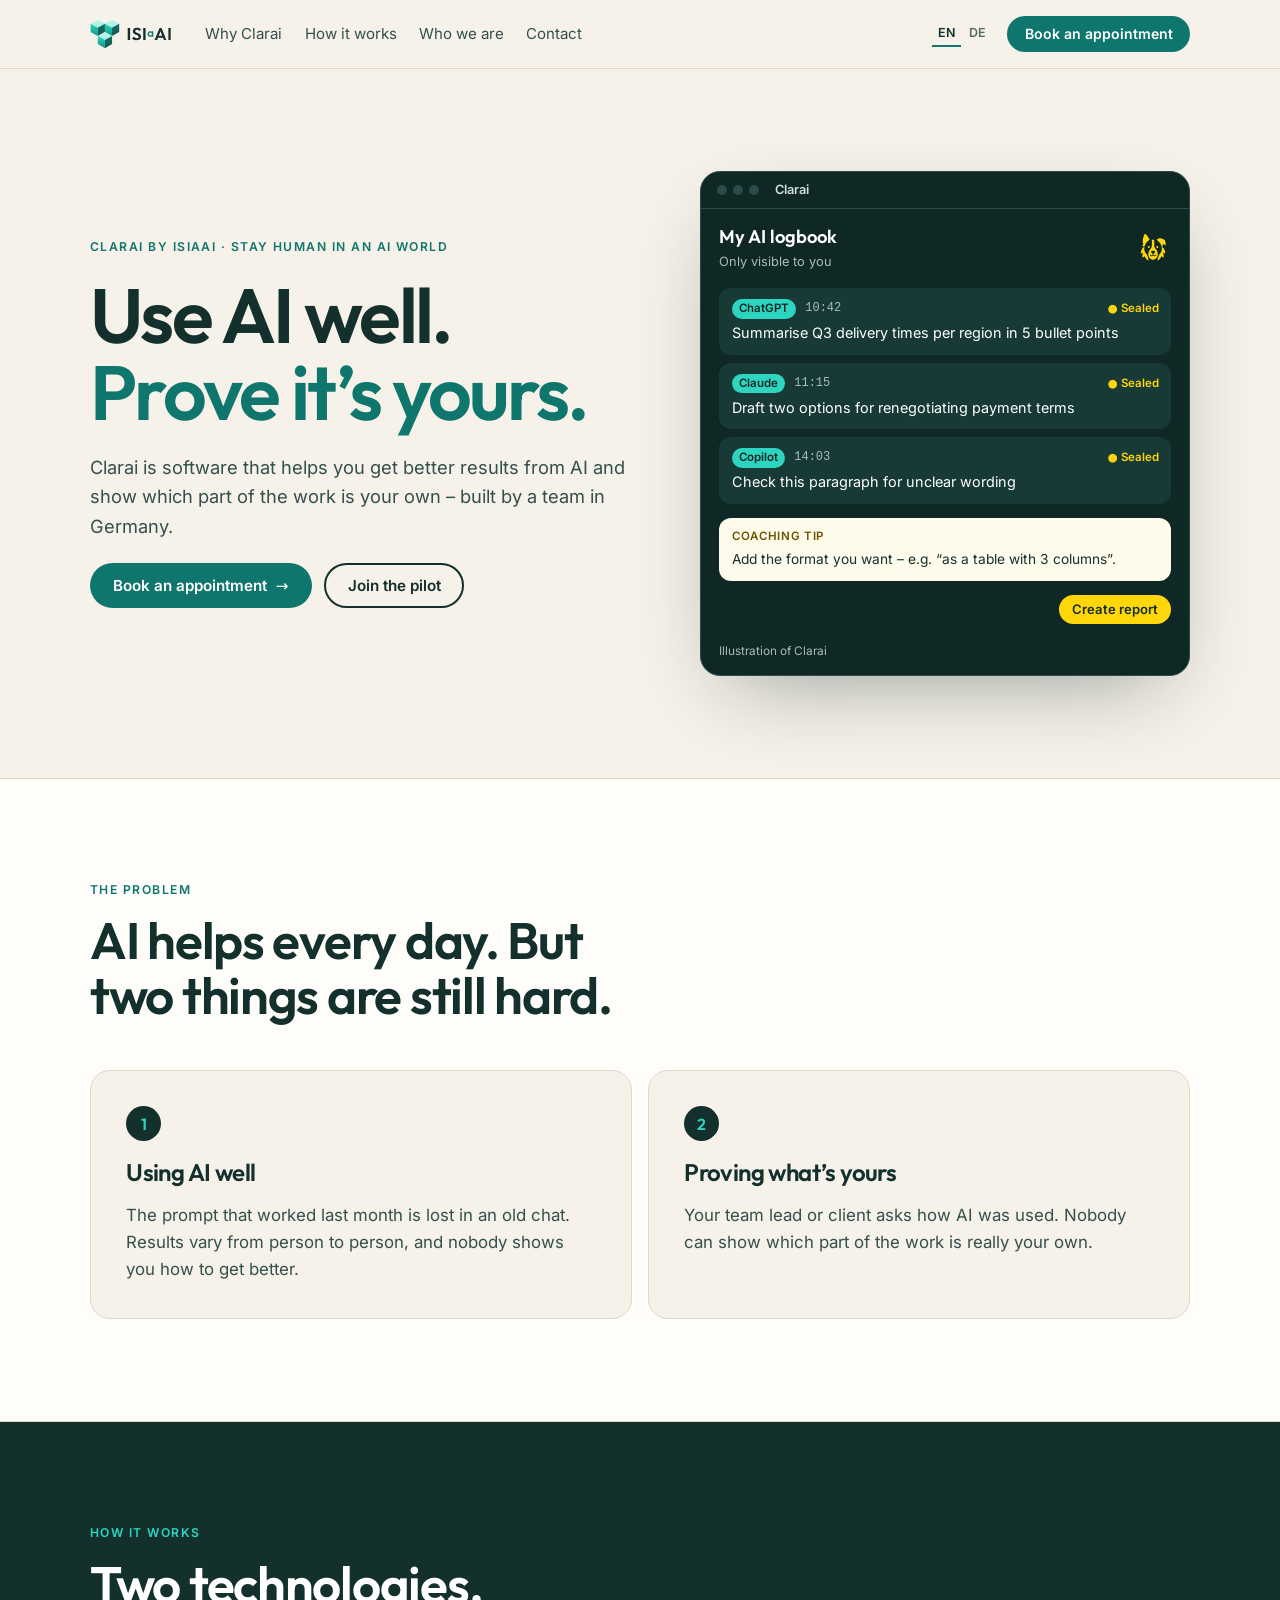
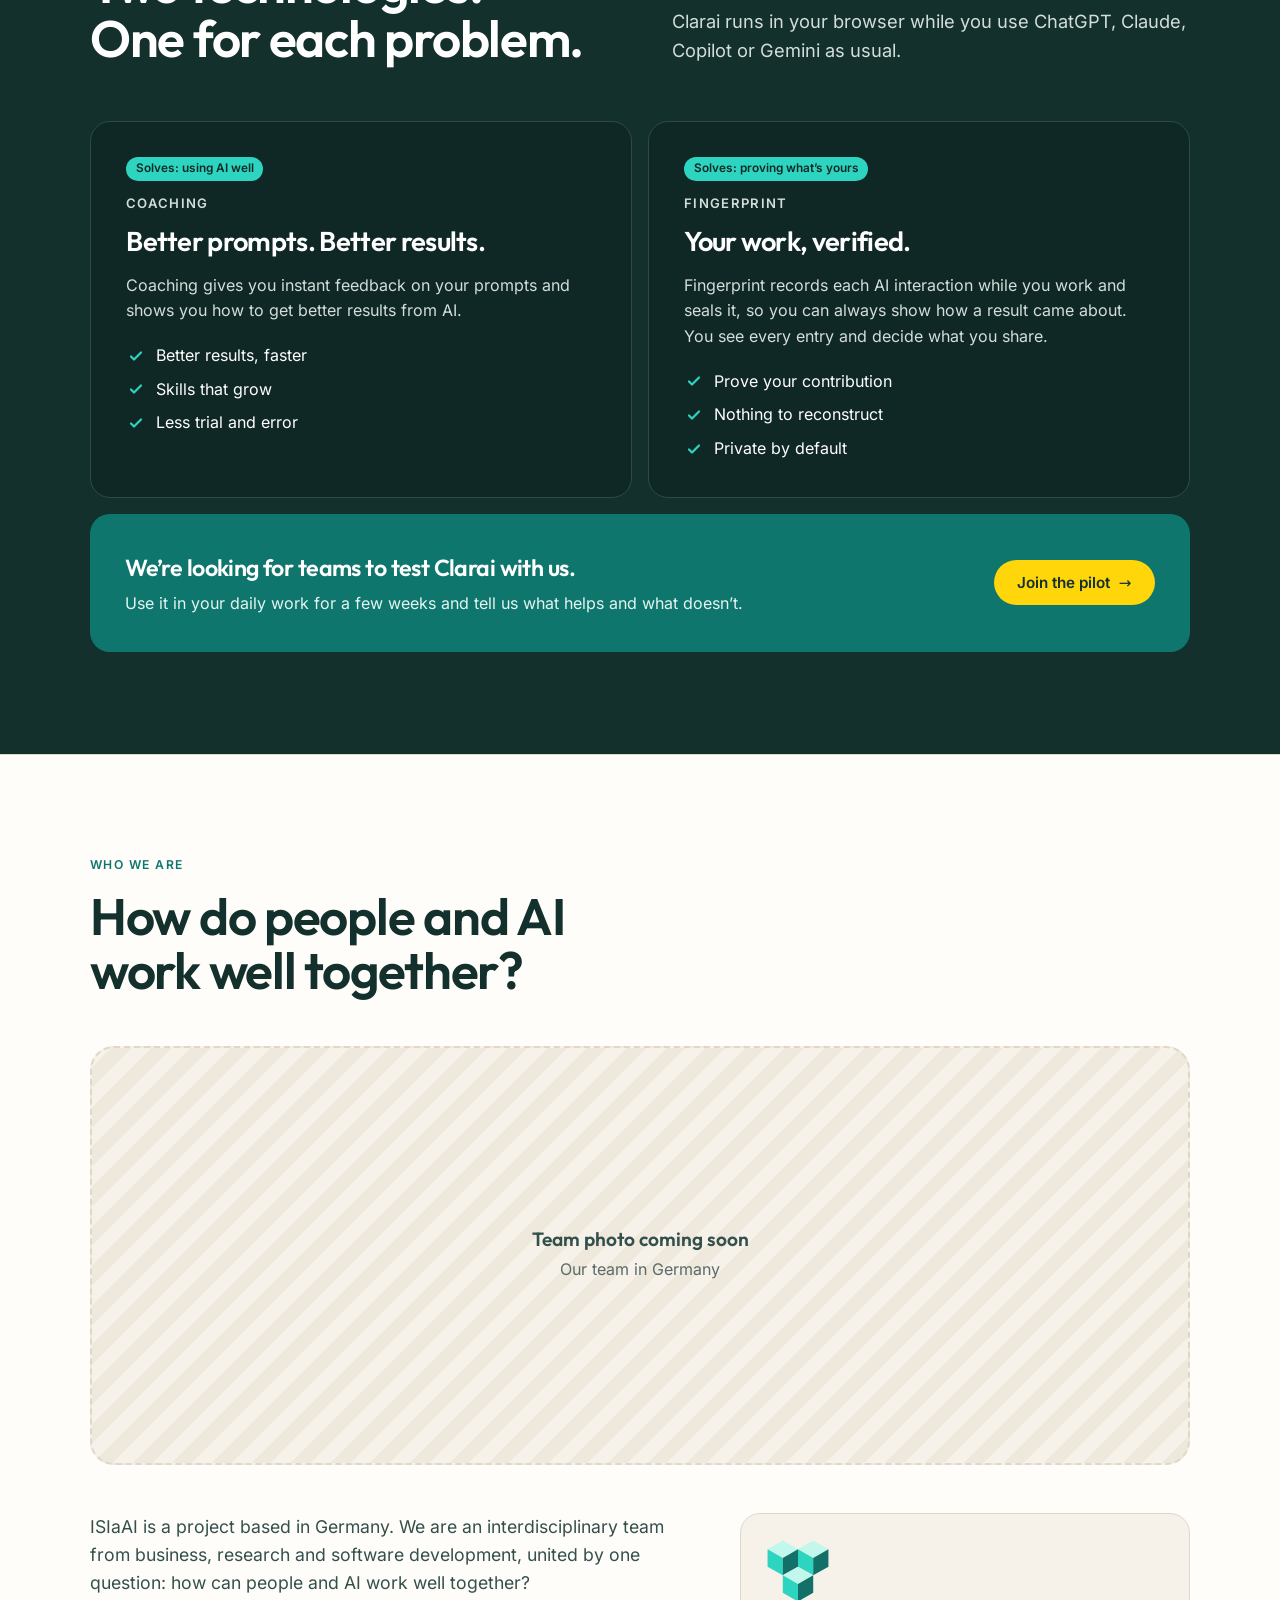
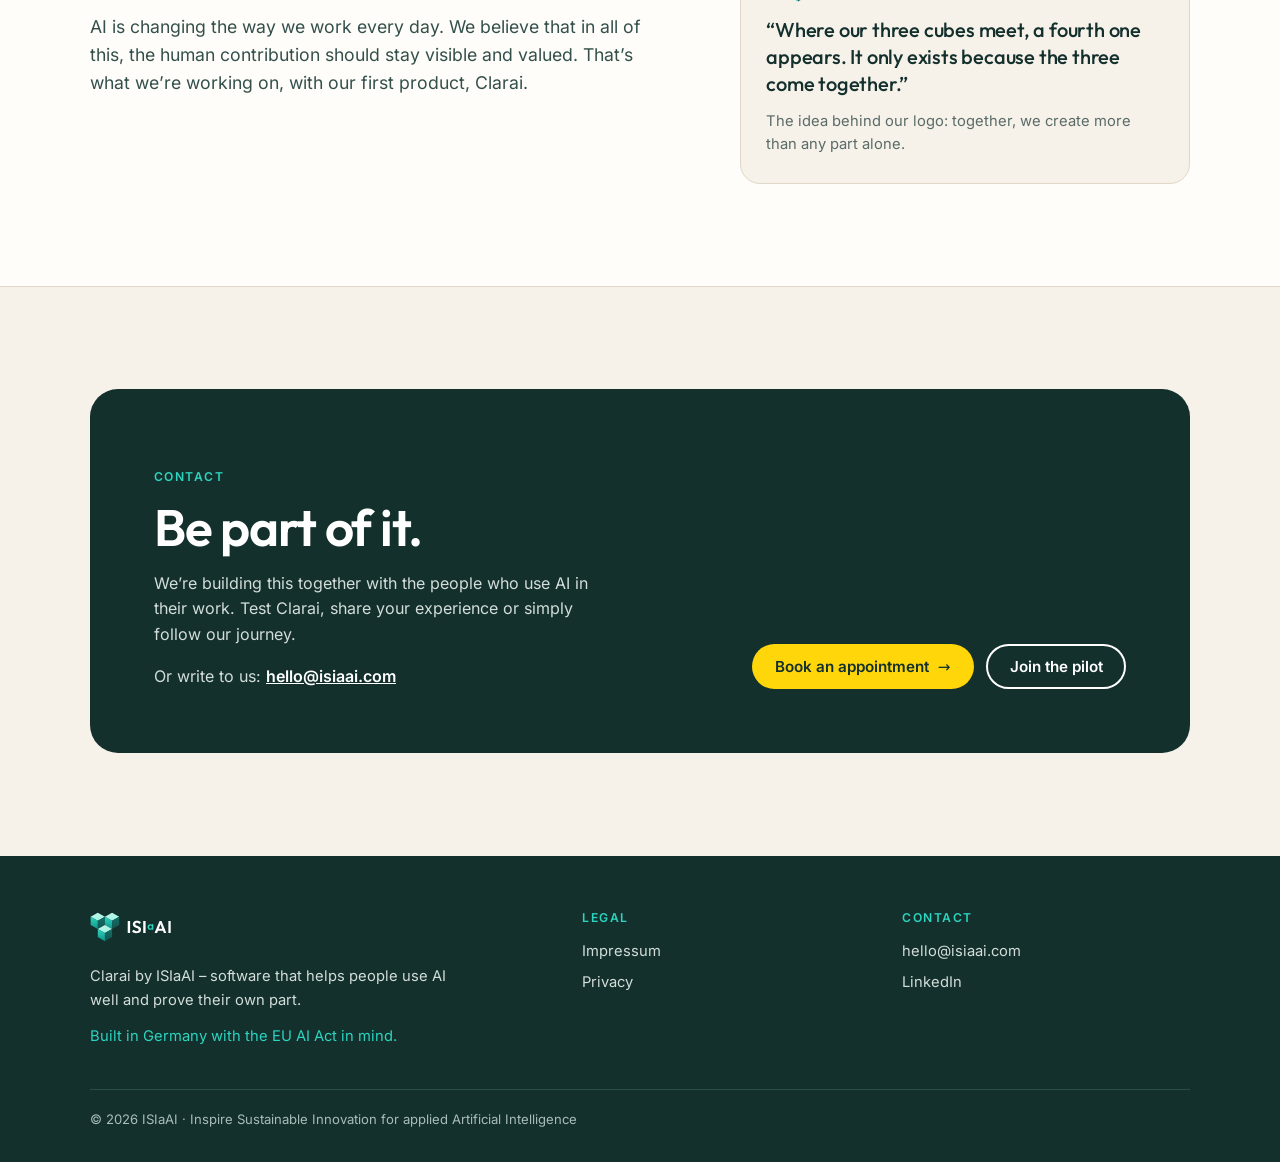
==== commit f63e9235: "Preview: remove badge" ====
--- a/index.html
+++ b/index.html
@@ -46,14 +46,6 @@
           <a class="btn btn-teal btn-arrow" href="mailto:hello@isiaai.com?subject=Appointment%20request">Book an appointment</a>
           <a class="btn btn-line" href="mailto:hello@isiaai.com?subject=Join%20the%20Clarai%20pilot">Join the pilot</a>
         </div>
-        <div class="hero-seal"><svg class="seal" viewBox="0 0 120 120" role="img" aria-label="AI know-how made in Germany">
-<circle cx="60" cy="60" r="57" fill="#13302D"/><circle cx="60" cy="60" r="49" fill="none" stroke="#2DD4BF" stroke-width="1.5" stroke-dasharray="2 3"/>
-<defs><path id="sealArch" d="M60 60 m-40 0 a40 40 0 1 1 80 0"/><path id="sealArcBh" d="M60 60 m-40 0 a40 40 0 1 0 80 0"/></defs>
-<text font-family="Inter,sans-serif" font-size="9.5" font-weight="600" letter-spacing="1.7" fill="#FFFFFF"><textPath href="#sealArch" startOffset="50%" text-anchor="middle">AI KNOW-HOW</textPath></text>
-<text font-family="Inter,sans-serif" font-size="9.5" font-weight="600" letter-spacing="1.7" fill="#FFD60A"><textPath href="#sealArcBh" startOffset="50%" text-anchor="middle" dominant-baseline="hanging">GERMANY</textPath></text>
-<g transform="translate(42 38) scale(.1)"><path d="M95 8L182 58L95 108L8 58Z" fill="#C2F7EC"/><path d="M8 58L95 108L95 208L8 158Z" fill="#2DD4BF"/><path d="M95 108L182 58L182 158L95 208Z" fill="#127068"/><path d="M269 8L356 58L269 108L182 58Z" fill="#C2F7EC"/><path d="M182 58L269 108L269 208L182 158Z" fill="#2DD4BF"/><path d="M269 108L356 58L356 158L269 208Z" fill="#127068"/><path d="M182 158L269 208L182 258L95 208Z" fill="#C2F7EC"/><path d="M95 208L182 258L182 358L95 308Z" fill="#2DD4BF"/><path d="M182 258L269 208L269 308L182 358Z" fill="#127068"/></g>
-<text x="60" y="88" text-anchor="middle" font-family="Outfit,sans-serif" font-size="10" font-weight="600" fill="#FFFFFF">MADE IN</text>
-</svg></div>
       </div>
       <figure class="mock" aria-label="Illustration of Clarai">
   <div class="mock-bar"><i></i><i></i><i></i><span>Clarai</span></div>
@@ -136,14 +128,6 @@
         <p>Clarai by ISIaAI – software that helps people use AI well and prove their own part.</p>
         <p class="f-aiact">Built in Germany with the EU AI Act in mind.</p>
       </div>
-      <div><svg class="seal" viewBox="0 0 120 120" role="img" aria-label="AI know-how made in Germany">
-<circle cx="60" cy="60" r="57" fill="#13302D"/><circle cx="60" cy="60" r="49" fill="none" stroke="#2DD4BF" stroke-width="1.5" stroke-dasharray="2 3"/>
-<defs><path id="sealArcf" d="M60 60 m-40 0 a40 40 0 1 1 80 0"/><path id="sealArcBf" d="M60 60 m-40 0 a40 40 0 1 0 80 0"/></defs>
-<text font-family="Inter,sans-serif" font-size="9.5" font-weight="600" letter-spacing="1.7" fill="#FFFFFF"><textPath href="#sealArcf" startOffset="50%" text-anchor="middle">AI KNOW-HOW</textPath></text>
-<text font-family="Inter,sans-serif" font-size="9.5" font-weight="600" letter-spacing="1.7" fill="#FFD60A"><textPath href="#sealArcBf" startOffset="50%" text-anchor="middle" dominant-baseline="hanging">GERMANY</textPath></text>
-<g transform="translate(42 38) scale(.1)"><path d="M95 8L182 58L95 108L8 58Z" fill="#C2F7EC"/><path d="M8 58L95 108L95 208L8 158Z" fill="#2DD4BF"/><path d="M95 108L182 58L182 158L95 208Z" fill="#127068"/><path d="M269 8L356 58L269 108L182 58Z" fill="#C2F7EC"/><path d="M182 58L269 108L269 208L182 158Z" fill="#2DD4BF"/><path d="M269 108L356 58L356 158L269 208Z" fill="#127068"/><path d="M182 158L269 208L182 258L95 208Z" fill="#C2F7EC"/><path d="M95 208L182 258L182 358L95 308Z" fill="#2DD4BF"/><path d="M182 258L269 208L269 308L182 358Z" fill="#127068"/></g>
-<text x="60" y="88" text-anchor="middle" font-family="Outfit,sans-serif" font-size="10" font-weight="600" fill="#FFFFFF">MADE IN</text>
-</svg></div>
       <div><h4>Legal</h4><ul>
         <li><a href="./impressum/">Impressum</a></li><li><a href="./datenschutz/">Privacy</a></li></ul></div>
       <div><h4>Contact</h4><ul>
--- a/assets/styles.css
+++ b/assets/styles.css
@@ -149,7 +149,7 @@
 
 /* footer */
 footer{background:var(--ink);color:var(--dtext);padding-block:3.5rem 2rem;font-size:.92rem}
-.f-grid{display:grid;grid-template-columns:1.6fr auto 1fr 1fr;gap:2rem;align-items:start}
+.f-grid{display:grid;grid-template-columns:1.6fr 1fr 1fr;gap:2rem;align-items:start}
 .f-brand img{height:30px;width:auto;margin-bottom:1rem}
 .f-brand p{max-width:40ch}
 .f-aiact{margin-top:.8rem;color:var(--lagoon)}
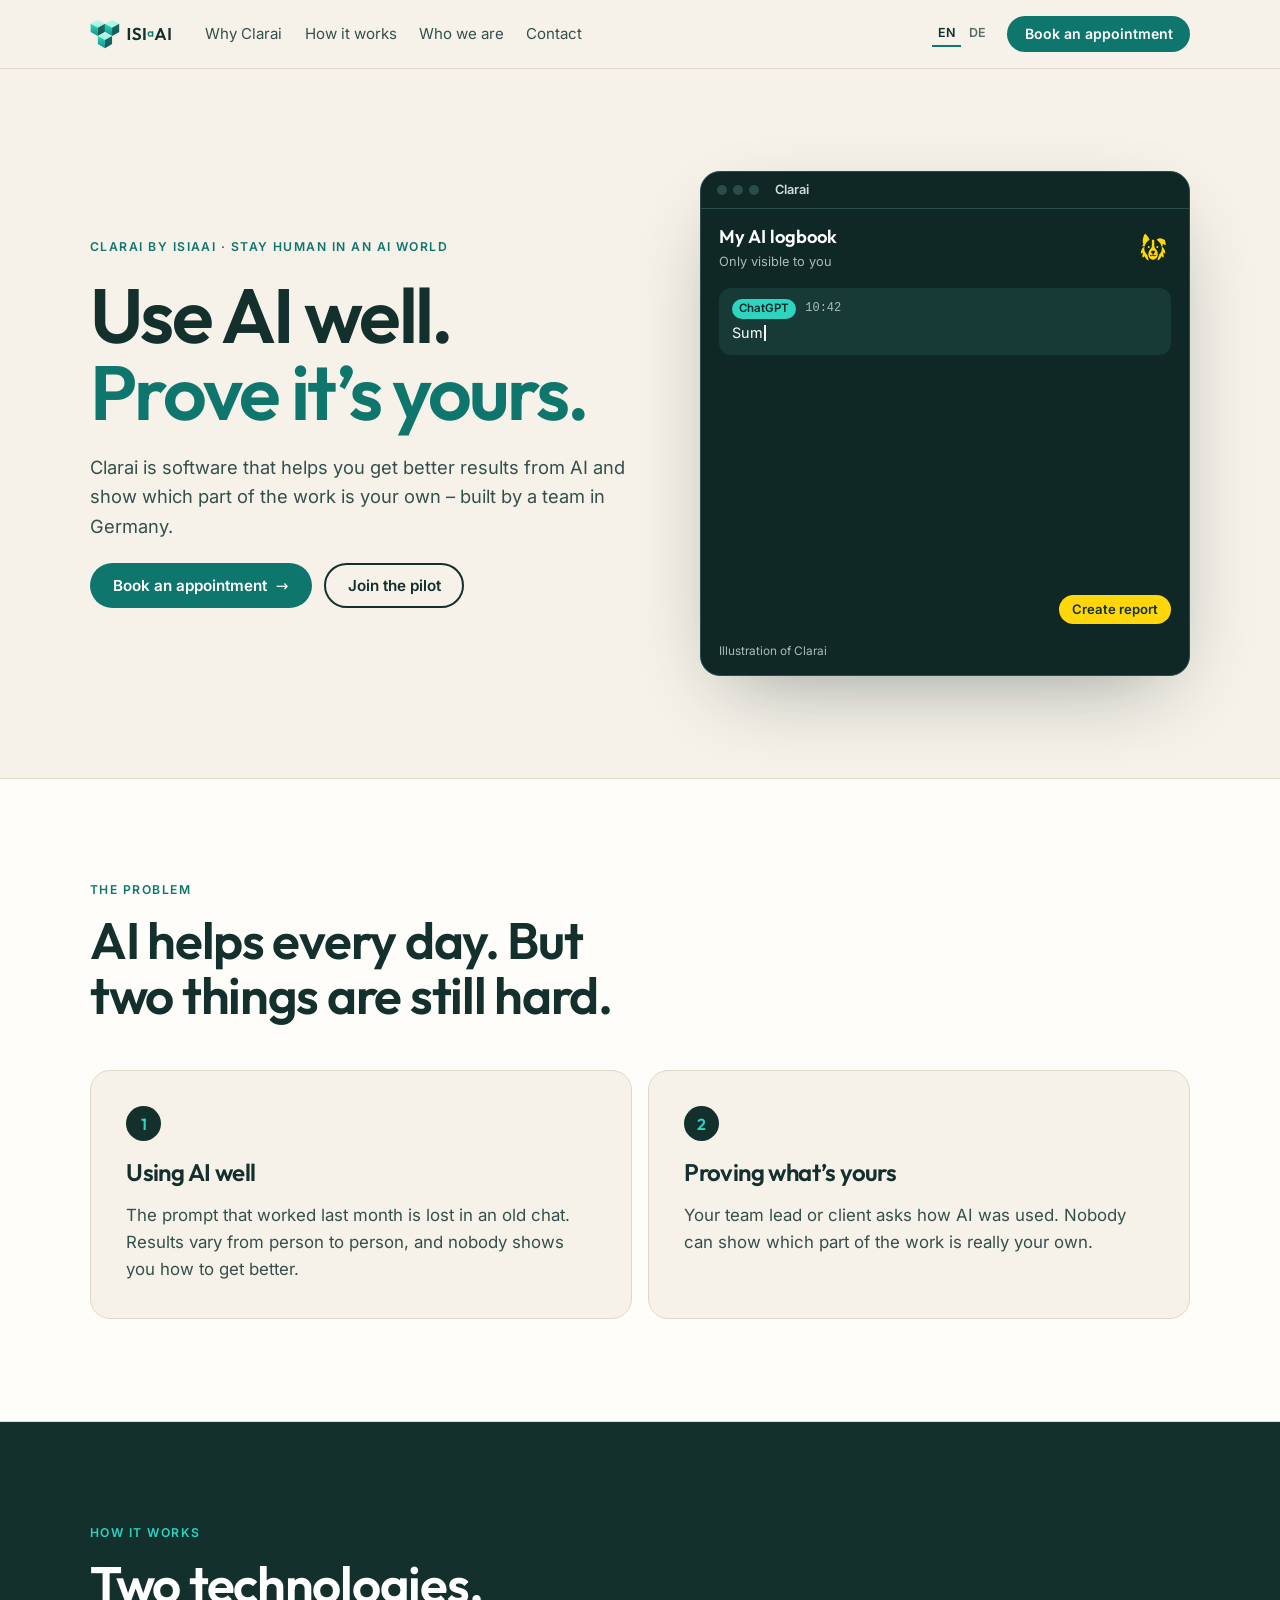
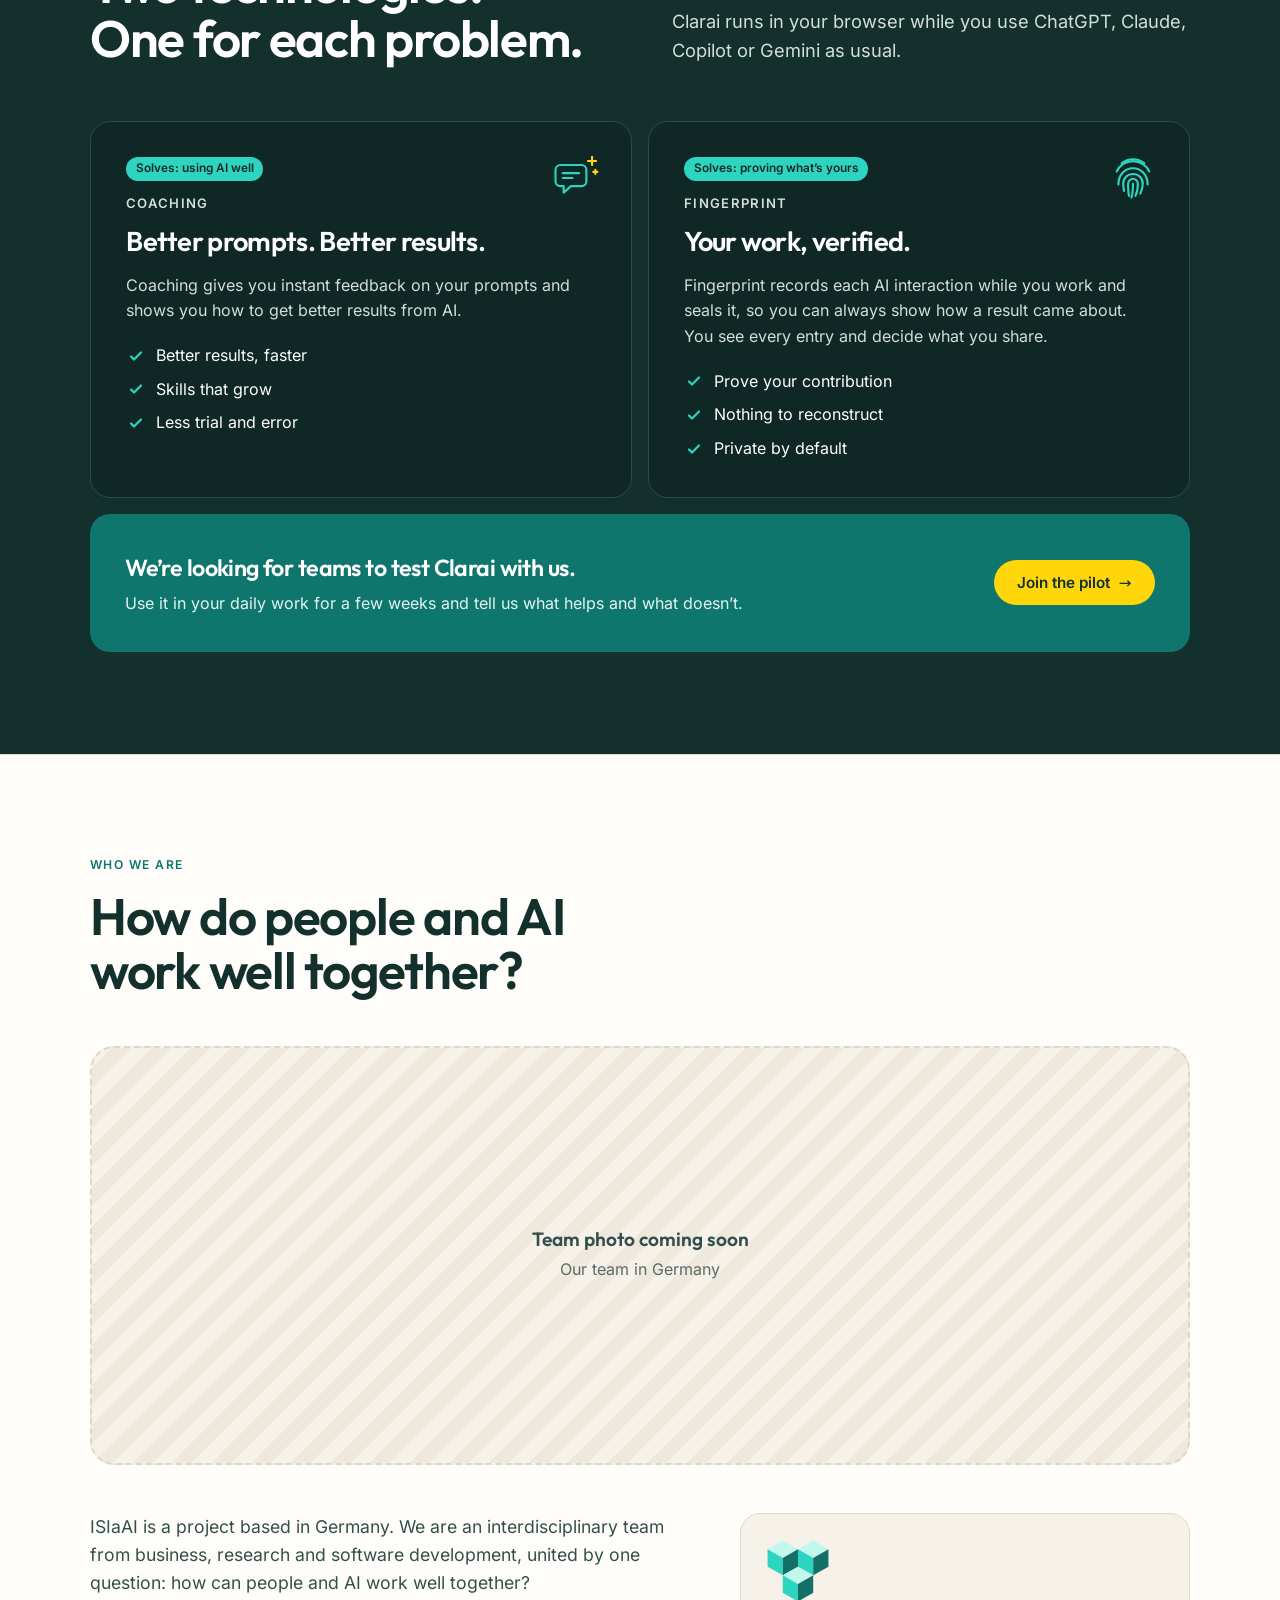
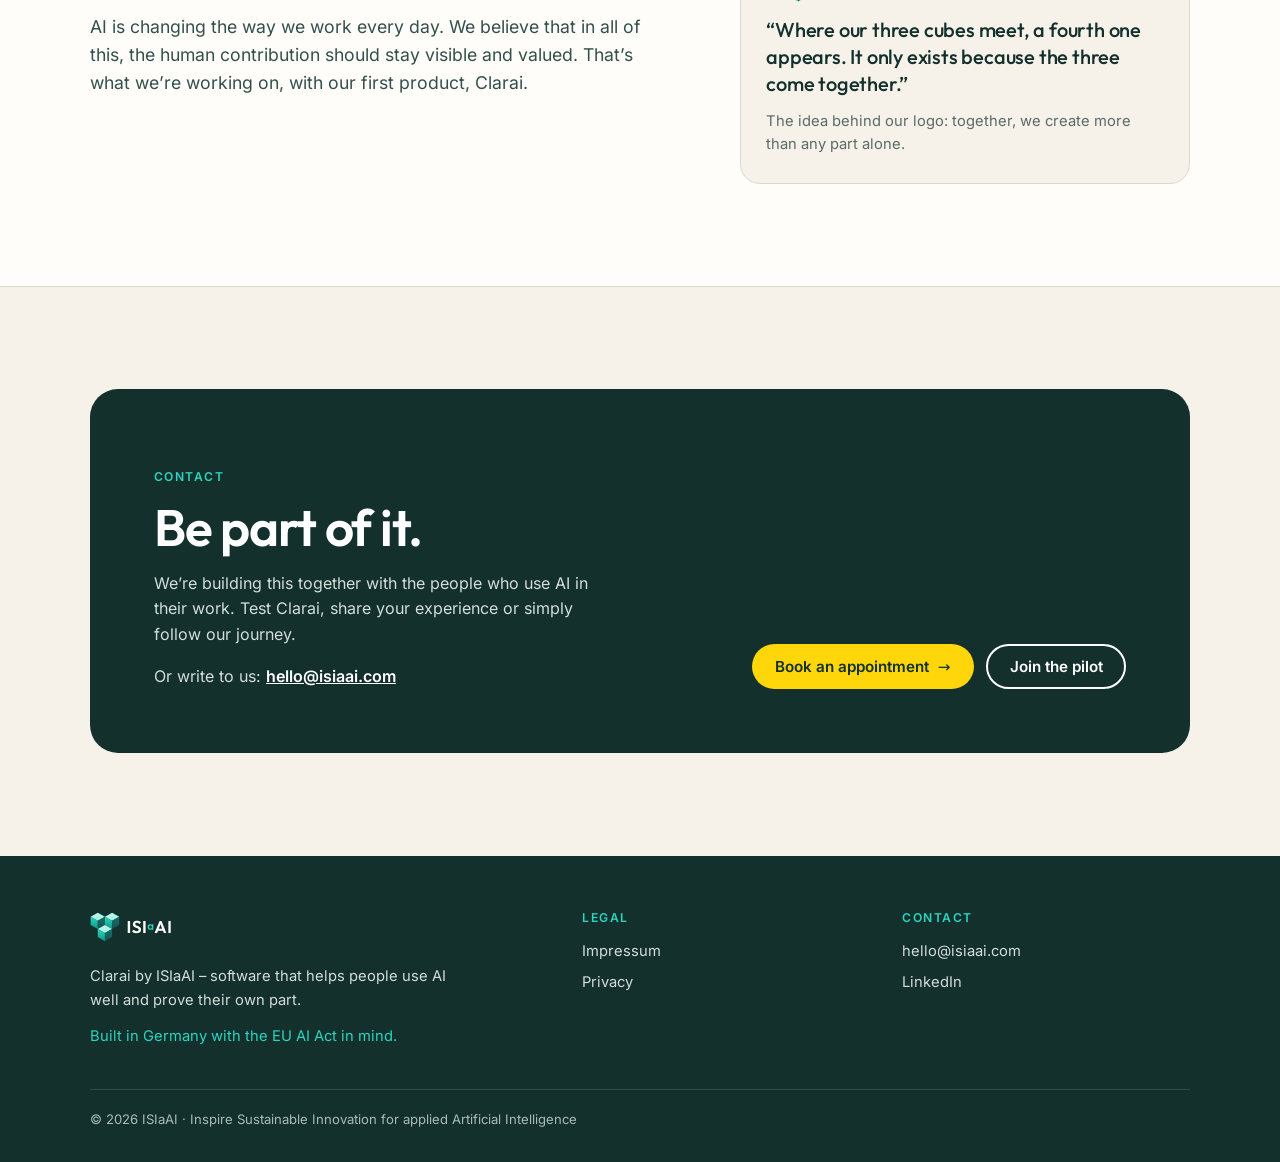
==== commit cb6bb4d8: "Preview: add motion, restore build.py - Hero logbook plays as a loop: entries type in, get sealed, c" ====
--- a/index.html
+++ b/index.html
@@ -16,6 +16,7 @@
 <link rel="icon" href="./assets/favicon.svg" type="image/svg+xml">
 <link rel="preload" href="./assets/fonts/outfit-latin-600-normal.woff2" as="font" type="font/woff2" crossorigin>
 <link rel="stylesheet" href="./assets/styles.css">
+<script>if(!matchMedia('(prefers-reduced-motion: reduce)').matches){document.documentElement.classList.add('motion');addEventListener('load',()=>{if(!window.claraiMotion)document.documentElement.classList.remove('motion')})}</script>
 </head>
 <body>
 <a class="skip" href="#main">Skip to content</a>
@@ -51,8 +52,8 @@
   <div class="mock-bar"><i></i><i></i><i></i><span>Clarai</span></div>
   <div class="mock-body">
     <div class="mock-head"><div><b>My AI logbook</b><small>Only visible to you</small></div><img src="./assets/pawprint-mark.svg" alt="" width="34" height="34"></div>
-    <ul class="mock-list"><li><span class="tool">ChatGPT</span><span class="prompt">Summarise Q3 delivery times per region in 5 bullet points</span><span class="time">10:42</span><span class="sealed">Sealed</span></li><li><span class="tool">Claude</span><span class="prompt">Draft two options for renegotiating payment terms</span><span class="time">11:15</span><span class="sealed">Sealed</span></li><li><span class="tool">Copilot</span><span class="prompt">Check this paragraph for unclear wording</span><span class="time">14:03</span><span class="sealed">Sealed</span></li></ul>
-    <div class="mock-tip"><b>Coaching tip</b>Add the format you want – e.g. “as a table with 3 columns”.</div>
+    <ul class="mock-list"><li><span class="tool">ChatGPT</span><span class="prompt"><span class="full">Summarise Q3 delivery times per region in 5 bullet points</span><span class="typed" aria-hidden="true"></span></span><span class="time">10:42</span><span class="sealed">Sealed</span></li><li><span class="tool">Claude</span><span class="prompt"><span class="full">Draft two options for renegotiating payment terms</span><span class="typed" aria-hidden="true"></span></span><span class="time">11:15</span><span class="sealed">Sealed</span></li><li><span class="tool">Copilot</span><span class="prompt"><span class="full">Check this paragraph for unclear wording</span><span class="typed" aria-hidden="true"></span></span><span class="time">14:03</span><span class="sealed">Sealed</span></li></ul>
+    <div class="mock-tip"><b>Coaching tip</b><span class="tip-text"><span class="full">Add the format you want – e.g. “as a table with 3 columns”.</span><span class="typed" aria-hidden="true"></span></span></div>
     <div class="mock-foot"><span class="mock-btn">Create report</span></div>
   </div>
   <figcaption>Illustration of Clarai</figcaption>
@@ -63,28 +64,28 @@
   <section class="sec paper" id="problem">
     <div class="wrap">
       <p class="eyebrow">The problem</p>
-      <h2 class="h2">AI helps every day. But two things are still hard.</h2>
+      <h2 class="h2 reveal">AI helps every day. But two things are still hard.</h2>
       <div class="problems">
-        <article class="problem"><span class="pnum">1</span><h3>Using AI well</h3><p>The prompt that worked last month is lost in an old chat. Results vary from person to person, and nobody shows you how to get better.</p></article>
-        <article class="problem"><span class="pnum">2</span><h3>Proving what’s yours</h3><p>Your team lead or client asks how AI was used. Nobody can show which part of the work is really your own.</p></article>
+        <article class="problem reveal"><span class="pnum">1</span><h3>Using AI well</h3><p>The prompt that worked last month is lost in an old chat. Results vary from person to person, and nobody shows you how to get better.</p></article>
+        <article class="problem reveal" style="--d:.12s"><span class="pnum">2</span><h3>Proving what’s yours</h3><p>Your team lead or client asks how AI was used. Nobody can show which part of the work is really your own.</p></article>
       </div>
     </div>
   </section>
 
   <section class="sec tech" id="how">
     <div class="wrap">
-      <div class="sec-head"><div><p class="eyebrow">How it works</p><h2>Two technologies. One for each problem.</h2></div><p class="lead">Clarai runs in your browser while you use ChatGPT, Claude, Copilot or Gemini as usual.</p></div>
+      <div class="sec-head reveal"><div><p class="eyebrow">How it works</p><h2>Two technologies. One for each problem.</h2></div><p class="lead">Clarai runs in your browser while you use ChatGPT, Claude, Copilot or Gemini as usual.</p></div>
       <div class="mvps">
-        <article class="mvp">
-          <span class="tag">Solves: using AI well</span>
+        <article class="mvp reveal">
+          <span class="mvp-ico"><svg class="draw" viewBox="0 0 64 64" aria-hidden="true" fill="none" stroke="#2DD4BF" stroke-width="2.6" stroke-linecap="round" stroke-linejoin="round"><path pathLength="1" d="M14 16h26a6 6 0 0 1 6 6v14a6 6 0 0 1-6 6H27l-9 8v-8h-4a6 6 0 0 1-6-6V22a6 6 0 0 1 6-6z"/><path pathLength="1" d="M17 26h20"/><path pathLength="1" d="M17 32h12"/><path pathLength="1" stroke="#FFD60A" d="M53 6v10M48 11h10"/><path pathLength="1" stroke="#FFD60A" d="M57 22v5M54.5 24.5h5"/></svg></span><span class="tag">Solves: using AI well</span>
           <p class="mvp-name">Coaching</p><h3>Better prompts. Better results.</h3><p>Coaching gives you instant feedback on your prompts and shows you how to get better results from AI.</p><ul class="checks"><li><svg viewBox="0 0 20 20" aria-hidden="true"><path d="M5 10.5l3 3 7-7" fill="none" stroke="currentColor" stroke-width="2.2" stroke-linecap="round" stroke-linejoin="round"/></svg><span>Better results, faster</span></li><li><svg viewBox="0 0 20 20" aria-hidden="true"><path d="M5 10.5l3 3 7-7" fill="none" stroke="currentColor" stroke-width="2.2" stroke-linecap="round" stroke-linejoin="round"/></svg><span>Skills that grow</span></li><li><svg viewBox="0 0 20 20" aria-hidden="true"><path d="M5 10.5l3 3 7-7" fill="none" stroke="currentColor" stroke-width="2.2" stroke-linecap="round" stroke-linejoin="round"/></svg><span>Less trial and error</span></li></ul>
         </article>
-        <article class="mvp">
-          <span class="tag">Solves: proving what’s yours</span>
+        <article class="mvp reveal" style="--d:.12s">
+          <span class="mvp-ico"><svg class="draw" viewBox="0 0 64 64" aria-hidden="true" fill="none" stroke="#2DD4BF" stroke-width="2.6" stroke-linecap="round"><path pathLength="1" d="M18 14a22 22 0 0 1 28 0"/><path pathLength="1" d="M12 24a22 22 0 0 1 40 0"/><path pathLength="1" d="M14 40c0-12 8-20 18-20s18 8 18 20"/><path pathLength="1" d="M21 48c-1-4-1-6-1-9 0-7 5-12 12-12s12 5 12 12c0 4-1 8-3 12"/><path pathLength="1" d="M27 54c-1-5-1-10-1-15 0-3 3-6 6-6s6 3 6 6c0 6-1 11-3 15"/><path pathLength="1" d="M32 39c0 7 0 12-2 17"/></svg></span><span class="tag">Solves: proving what’s yours</span>
           <p class="mvp-name">Fingerprint</p><h3>Your work, verified.</h3><p>Fingerprint records each AI interaction while you work and seals it, so you can always show how a result came about. You see every entry and decide what you share.</p><ul class="checks"><li><svg viewBox="0 0 20 20" aria-hidden="true"><path d="M5 10.5l3 3 7-7" fill="none" stroke="currentColor" stroke-width="2.2" stroke-linecap="round" stroke-linejoin="round"/></svg><span>Prove your contribution</span></li><li><svg viewBox="0 0 20 20" aria-hidden="true"><path d="M5 10.5l3 3 7-7" fill="none" stroke="currentColor" stroke-width="2.2" stroke-linecap="round" stroke-linejoin="round"/></svg><span>Nothing to reconstruct</span></li><li><svg viewBox="0 0 20 20" aria-hidden="true"><path d="M5 10.5l3 3 7-7" fill="none" stroke="currentColor" stroke-width="2.2" stroke-linecap="round" stroke-linejoin="round"/></svg><span>Private by default</span></li></ul>
         </article>
       </div>
-      <div class="pilotbox">
+      <div class="pilotbox reveal">
         <div><h3>We’re looking for teams to test Clarai with us.</h3><p>Use it in your daily work for a few weeks and tell us what helps and what doesn’t.</p></div>
         <a class="btn btn-yellow btn-arrow" href="mailto:hello@isiaai.com?subject=Join%20the%20Clarai%20pilot">Join the pilot</a>
       </div>
@@ -94,12 +95,12 @@
   <section class="sec paper" id="who">
     <div class="wrap">
       <p class="eyebrow">Who we are</p>
-      <h2 class="h2">How do people and AI work well together?</h2>
-      <div class="photo" id="team-photo"><div><b>Team photo coming soon</b>Our team in Germany</div></div>
+      <h2 class="h2 reveal">How do people and AI work well together?</h2>
+      <div class="photo reveal" id="team-photo"><div><b>Team photo coming soon</b>Our team in Germany</div></div>
       <div class="who-grid">
-        <div class="who-text"><p>ISIaAI is a project based in Germany. We are an interdisciplinary team from business, research and software development, united by one question: how can people and AI work well together?</p><p>AI is changing the way we work every day. We believe that in all of this, the human contribution should stay visible and valued. That’s what we’re working on, with our first product, Clarai.</p></div>
-        <figure class="logoquote">
-          <svg viewBox="0 0 364 366" aria-hidden="true"><path d="M95 8L182 58L95 108L8 58Z" fill="#C2F7EC"/><path d="M8 58L95 108L95 208L8 158Z" fill="#2DD4BF"/><path d="M95 108L182 58L182 158L95 208Z" fill="#127068"/><path d="M269 8L356 58L269 108L182 58Z" fill="#C2F7EC"/><path d="M182 58L269 108L269 208L182 158Z" fill="#2DD4BF"/><path d="M269 108L356 58L356 158L269 208Z" fill="#127068"/><path d="M182 158L269 208L182 258L95 208Z" fill="#C2F7EC"/><path d="M95 208L182 258L182 358L95 308Z" fill="#2DD4BF"/><path d="M182 258L269 208L269 308L182 358Z" fill="#127068"/></svg>
+        <div class="who-text reveal"><p>ISIaAI is a project based in Germany. We are an interdisciplinary team from business, research and software development, united by one question: how can people and AI work well together?</p><p>AI is changing the way we work every day. We believe that in all of this, the human contribution should stay visible and valued. That’s what we’re working on, with our first product, Clarai.</p></div>
+        <figure class="logoquote reveal" style="--d:.12s">
+          <svg viewBox="0 0 364 366" aria-hidden="true"><g class="cube c1"><path d="M95 8L182 58L95 108L8 58Z" fill="#C2F7EC"/><path d="M8 58L95 108L95 208L8 158Z" fill="#2DD4BF"/><path d="M95 108L182 58L182 158L95 208Z" fill="#127068"/></g><g class="cube c2"><path d="M269 8L356 58L269 108L182 58Z" fill="#C2F7EC"/><path d="M182 58L269 108L269 208L182 158Z" fill="#2DD4BF"/><path d="M269 108L356 58L356 158L269 208Z" fill="#127068"/></g><g class="cube c3"><path d="M182 158L269 208L182 258L95 208Z" fill="#C2F7EC"/><path d="M95 208L182 258L182 358L95 308Z" fill="#2DD4BF"/><path d="M182 258L269 208L269 308L182 358Z" fill="#127068"/></g></svg>
           <blockquote>“Where our three cubes meet, a fourth one appears. It only exists because the three come together.”</blockquote>
           <figcaption>The idea behind our logo: together, we create more than any part alone.</figcaption>
         </figure>
@@ -109,7 +110,7 @@
 
   <section class="sec" id="contact">
     <div class="wrap">
-      <div class="cta">
+      <div class="cta reveal">
         <div><p class="eyebrow">Contact</p><h2>Be part of it.</h2><p>We’re building this together with the people who use AI in their work. Test Clarai, share your experience or simply follow our journey.</p>
           <p class="mailline">Or write to us: <a href="mailto:hello@isiaai.com">hello@isiaai.com</a></p></div>
         <div class="ctas">
@@ -142,5 +143,6 @@
 b.addEventListener('click',()=>{const o=document.body.classList.toggle('menu-open');b.setAttribute('aria-expanded',o);});
 document.querySelectorAll('#links a').forEach(a=>a.addEventListener('click',()=>{document.body.classList.remove('menu-open');b.setAttribute('aria-expanded','false');}));
 </script>
+<script src="./assets/motion.js" defer></script>
 </body>
 </html>
--- a/assets/styles.css
+++ b/assets/styles.css
@@ -66,7 +66,6 @@
 .hero-copy .eyebrow{margin:0}
 .hero h1{font-size:clamp(2.6rem,6vw,4.9rem);line-height:1;letter-spacing:-.035em}
 .hero h1 em{font-style:normal;color:var(--teal)}
-.hero-seal .seal{width:92px;height:92px;display:block}
 @media (max-width:900px){.hero-grid{grid-template-columns:1fr}}
 
 /* product mock (illustration) */
@@ -153,7 +152,6 @@
 .f-brand img{height:30px;width:auto;margin-bottom:1rem}
 .f-brand p{max-width:40ch}
 .f-aiact{margin-top:.8rem;color:var(--lagoon)}
-footer .seal{width:96px;height:96px}
 footer h4{font:600 .76rem/1 var(--fu);letter-spacing:.12em;text-transform:uppercase;color:var(--lagoon);margin:0 0 1rem}
 footer ul{list-style:none;margin:0;padding:0;display:grid;gap:.5rem}
 footer a{text-decoration:none}footer a:hover{color:#fff;text-decoration:underline}
@@ -165,3 +163,54 @@
 .todo{background:#FFF6CC;color:var(--ochre);border-radius:6px;padding:0 .3em;font-weight:600}
 #main{scroll-margin-top:84px}
 @media (prefers-reduced-motion:reduce){*{scroll-behavior:auto!important;transition:none!important}}
+
+/* motion – only with html.motion (set in <head>, skipped for prefers-reduced-motion); see assets/motion.js */
+.prompt,.tip-text{position:relative;display:block}
+.typed{display:none}
+.problem,.mvp{transition:transform .25s,box-shadow .25s,border-color .25s}
+.problem:hover{transform:translateY(-3px);box-shadow:0 18px 40px -24px rgba(19,48,45,.35)}
+.mvp:hover{transform:translateY(-3px);border-color:var(--teal)}
+.btn-arrow::after{display:inline-block;transition:translate .2s}
+.btn-arrow:hover::after{translate:3px 0}
+.mvp{position:relative}
+.mvp-ico{position:absolute;top:clamp(1.2rem,2.6vw,1.9rem);right:clamp(1.2rem,2.6vw,1.9rem)}
+.mvp-ico svg{width:52px;height:52px;display:block}
+
+@keyframes rise{from{opacity:0;translate:0 22px}to{opacity:1;translate:0 0}}
+@keyframes blink{50%{opacity:0}}
+@keyframes sealglow{0%{box-shadow:0 0 0 0 rgba(255,214,10,.55)}100%{box-shadow:0 0 0 10px rgba(255,214,10,0)}}
+@keyframes btnpulse{0%{box-shadow:0 0 0 0 rgba(255,214,10,.6)}100%{box-shadow:0 0 0 12px rgba(255,214,10,0)}}
+
+.motion .hero-copy>*{animation:rise .8s cubic-bezier(.2,.7,.2,1) both}
+.motion .hero-copy>:nth-child(2){animation-delay:.08s}
+.motion .hero-copy>:nth-child(3){animation-delay:.16s}
+.motion .hero-copy>:nth-child(4){animation-delay:.24s}
+.motion .mock{animation:rise .9s .25s cubic-bezier(.2,.7,.2,1) both}
+
+.motion .mock.live .mock-list li,.motion .mock.live .mock-tip{opacity:0;translate:0 10px;transition:opacity .45s,translate .45s cubic-bezier(.2,.7,.2,1)}
+.motion .mock.live .mock-list li.on,.motion .mock.live .mock-tip.on{opacity:1;translate:0 0}
+.motion .mock.live .full{color:transparent}
+.motion .mock.live .typed{display:block;position:absolute;inset:0}
+.motion .typed.typing::after{content:"";display:inline-block;width:2px;height:1.05em;margin-left:1px;vertical-align:-.15em;background:currentColor;animation:blink .8s steps(1) infinite}
+.motion .mock.live .sealed{opacity:0;scale:.5;transition:opacity .3s,scale .45s cubic-bezier(.3,1.7,.5,1)}
+.motion .mock.live .sealed-on .sealed{opacity:1;scale:1}
+.motion .mock.live .sealed-on{animation:sealglow .9s ease-out}
+.motion .mock-btn.pulse{animation:btnpulse 1.4s ease-out 2}
+
+.motion .reveal{opacity:0;translate:0 22px;transition:opacity .8s cubic-bezier(.2,.7,.2,1) var(--d,0s),translate .8s cubic-bezier(.2,.7,.2,1) var(--d,0s),transform .25s,box-shadow .25s,border-color .25s}
+.motion .reveal.in{opacity:1;translate:0 0}
+
+.motion .draw path{stroke-dasharray:1;stroke-dashoffset:1;transition:stroke-dashoffset 1.1s cubic-bezier(.5,0,.3,1)}
+.motion .in .draw path{stroke-dashoffset:0}
+.motion .in .draw path:nth-child(2){transition-delay:.15s}
+.motion .in .draw path:nth-child(3){transition-delay:.3s}
+.motion .in .draw path:nth-child(4){transition-delay:.45s}
+.motion .in .draw path:nth-child(5){transition-delay:.6s}
+.motion .in .draw path:nth-child(6){transition-delay:.75s}
+
+/* logo quote: the three cubes slide together – where they meet, the fourth appears */
+.motion .logoquote .cube{transition:translate 1s cubic-bezier(.2,.8,.2,1) .35s,opacity .6s .35s;opacity:0}
+.motion .logoquote .c1{translate:-60px -40px}
+.motion .logoquote .c2{translate:60px -40px}
+.motion .logoquote .c3{translate:0 70px}
+.motion .logoquote.in .cube{translate:0 0;opacity:1}
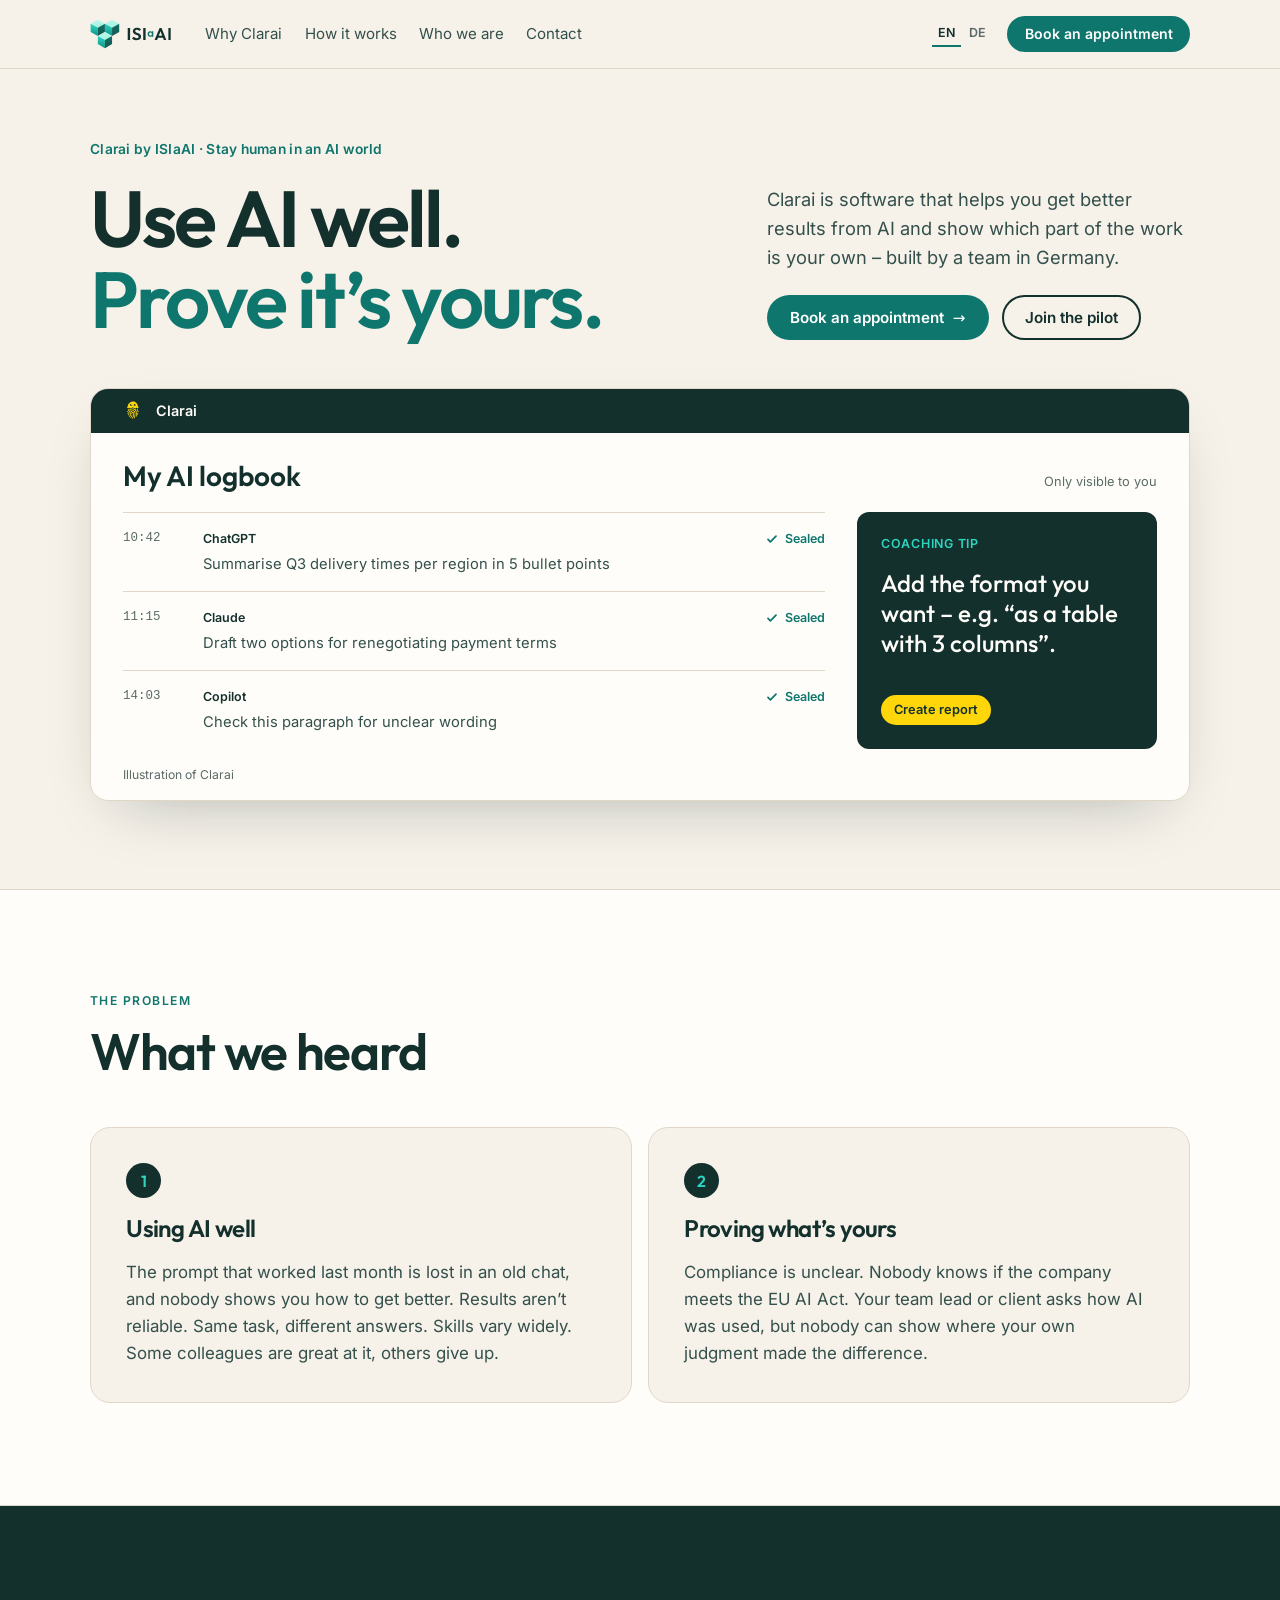
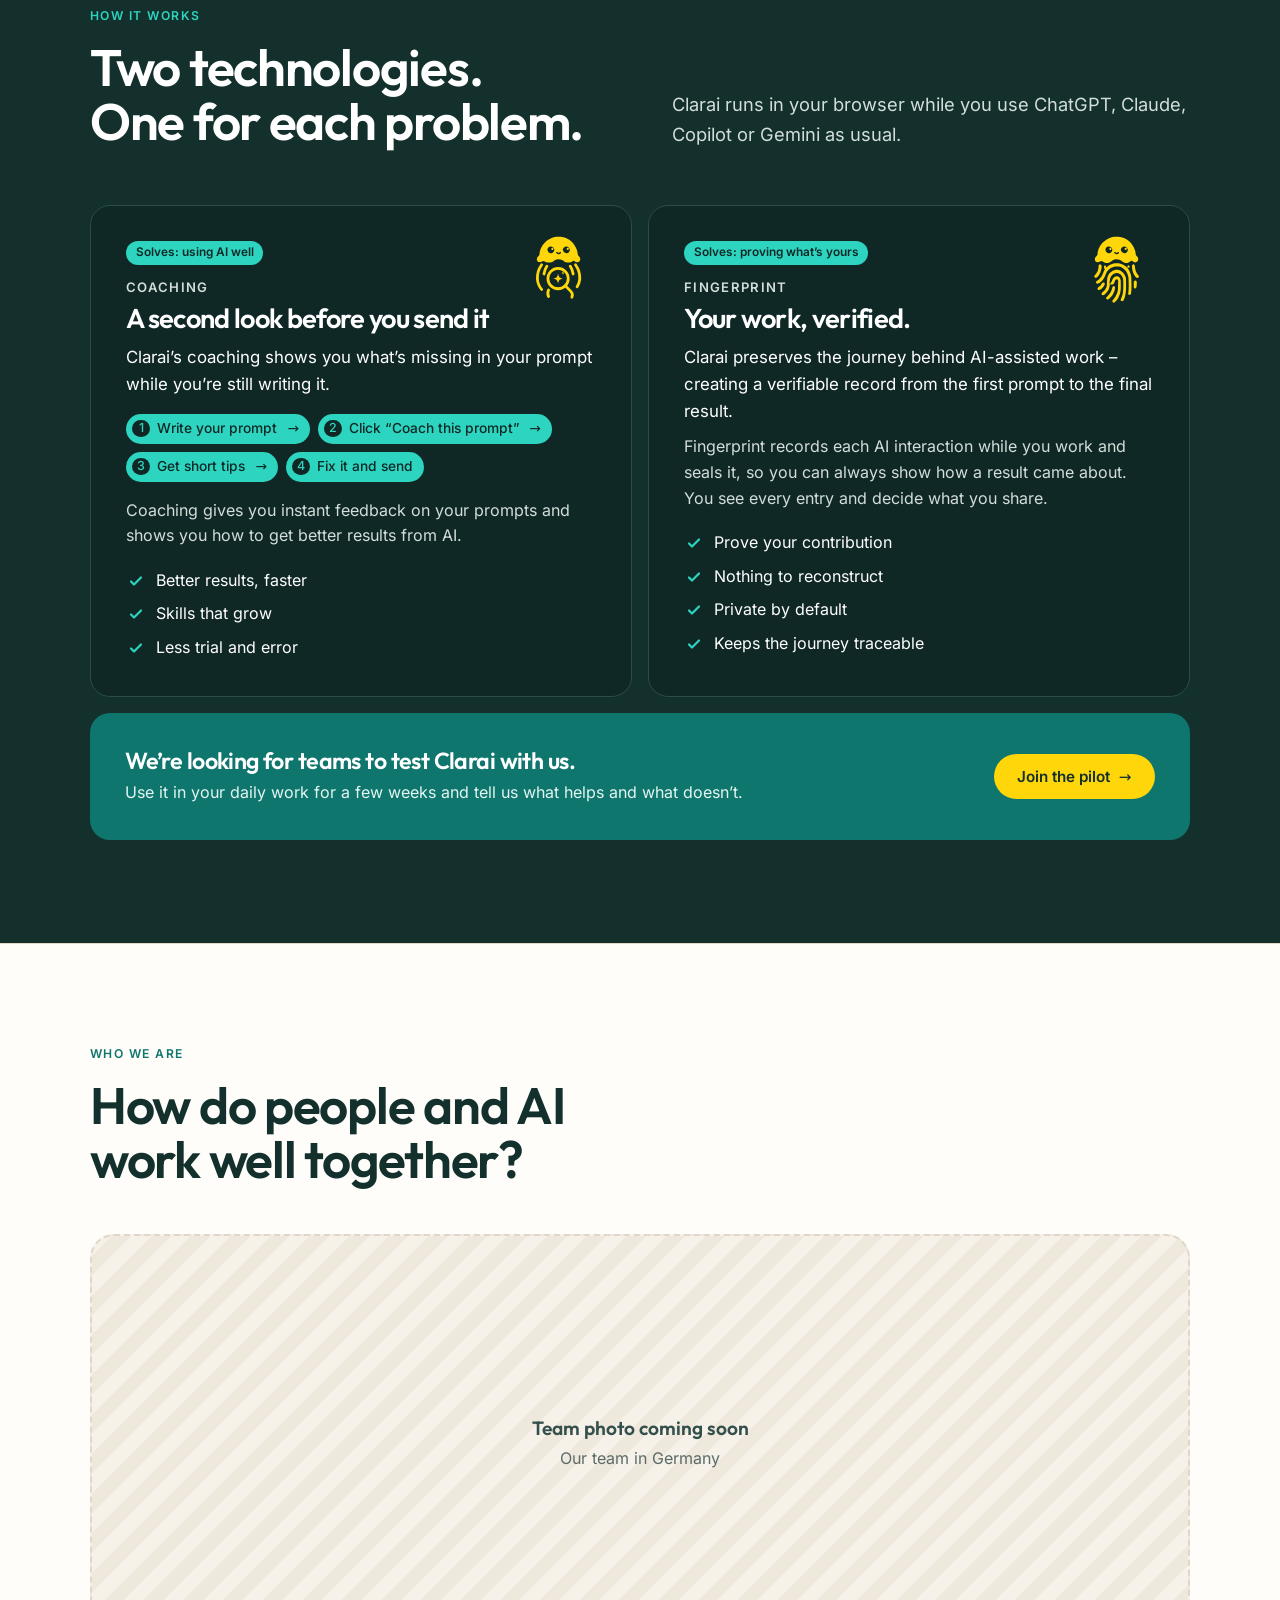
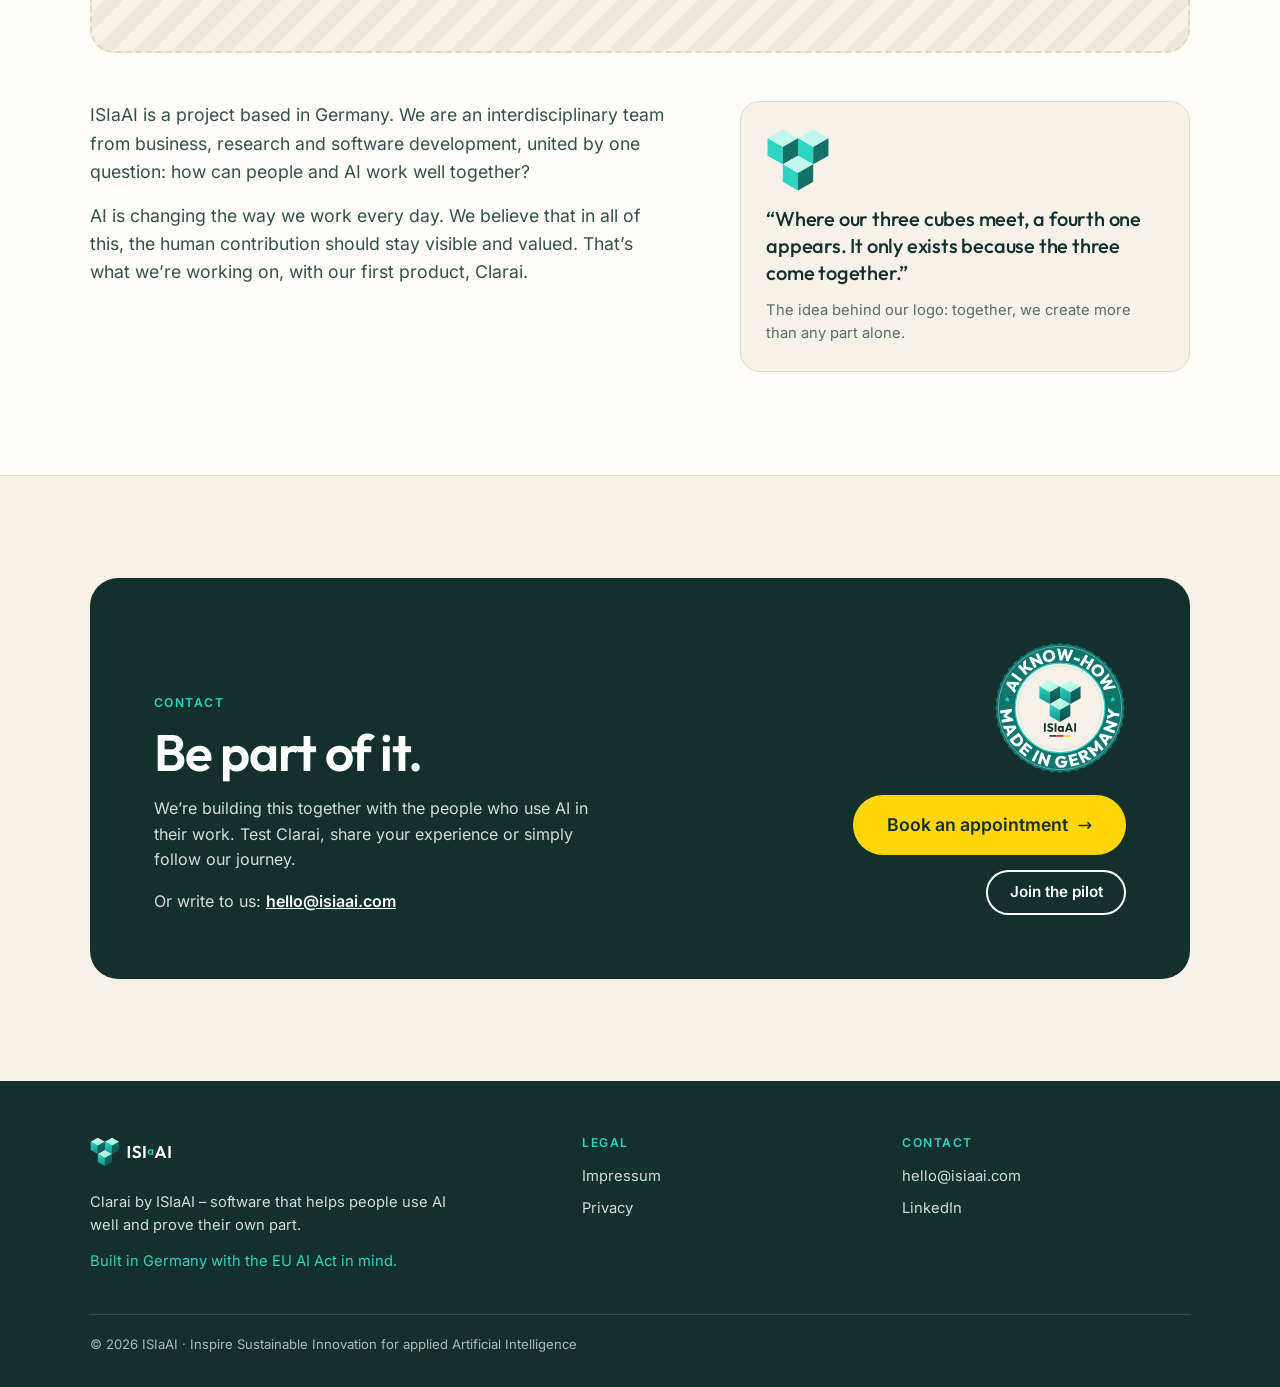
==== commit b8c00dc9: "Preview: Jule's changes 3 Nov" ====
--- a/index.html
+++ b/index.html
@@ -31,7 +31,7 @@
     </nav>
     <div class="nav-r">
       <div class="lang" aria-label="Language"><a href="./" hreflang="en" aria-current="true">EN</a><a href="./de/" hreflang="de" aria-current="false">DE</a></div>
-      <a class="btn btn-teal" href="mailto:hello@isiaai.com?subject=Appointment%20request">Book an appointment</a>
+      <a class="btn btn-teal" href="https://calendly.com/t-schmalz-isiaai" target="_blank" rel="noopener">Book an appointment</a>
       <button class="menu-btn" type="button" id="menuBtn" aria-expanded="false" aria-controls="links">Menu</button>
     </div>
   </div>
@@ -40,21 +40,25 @@
   <section class="hero">
     <div class="wrap hero-grid">
       <div class="hero-copy">
-        <p class="eyebrow">Clarai by ISIaAI · Stay human in an AI world</p>
-        <h1>Use AI well.<br><em>Prove it’s yours.</em></h1>
-        <p class="lead">Clarai is software that helps you get better results from AI and show which part of the work is your own – built by a team in Germany.</p>
-        <div class="ctas">
-          <a class="btn btn-teal btn-arrow" href="mailto:hello@isiaai.com?subject=Appointment%20request">Book an appointment</a>
-          <a class="btn btn-line" href="mailto:hello@isiaai.com?subject=Join%20the%20Clarai%20pilot">Join the pilot</a>
+        <div class="hero-heading"><p class="eyebrow eyebrow-case">Clarai by ISIaAI · Stay human in an AI world</p><h1>Use AI well.<br><em>Prove it’s yours.</em></h1></div>
+        <div class="hero-intro">
+          <p class="lead">Clarai is software that helps you get better results from AI and show which part of the work is your own – built by a team in Germany.</p>
+          <div class="ctas">
+            <a class="btn btn-teal btn-arrow" href="https://calendly.com/t-schmalz-isiaai" target="_blank" rel="noopener">Book an appointment</a>
+            <a class="btn btn-line" href="mailto:hello@isiaai.com?subject=Join%20the%20Clarai%20pilot">Join the pilot</a>
+          </div>
         </div>
       </div>
       <figure class="mock" aria-label="Illustration of Clarai">
-  <div class="mock-bar"><i></i><i></i><i></i><span>Clarai</span></div>
+  <div class="mock-bar"><span><img src="./assets/jelly-fingerprint.svg" alt="" width="22" height="22">Clarai</span></div>
   <div class="mock-body">
-    <div class="mock-head"><div><b>My AI logbook</b><small>Only visible to you</small></div><img src="./assets/pawprint-mark.svg" alt="" width="34" height="34"></div>
-    <ul class="mock-list"><li><span class="tool">ChatGPT</span><span class="prompt"><span class="full">Summarise Q3 delivery times per region in 5 bullet points</span><span class="typed" aria-hidden="true"></span></span><span class="time">10:42</span><span class="sealed">Sealed</span></li><li><span class="tool">Claude</span><span class="prompt"><span class="full">Draft two options for renegotiating payment terms</span><span class="typed" aria-hidden="true"></span></span><span class="time">11:15</span><span class="sealed">Sealed</span></li><li><span class="tool">Copilot</span><span class="prompt"><span class="full">Check this paragraph for unclear wording</span><span class="typed" aria-hidden="true"></span></span><span class="time">14:03</span><span class="sealed">Sealed</span></li></ul>
-    <div class="mock-tip"><b>Coaching tip</b><span class="tip-text"><span class="full">Add the format you want – e.g. “as a table with 3 columns”.</span><span class="typed" aria-hidden="true"></span></span></div>
-    <div class="mock-foot"><span class="mock-btn">Create report</span></div>
+    <div class="mock-head"><b>My AI logbook</b><small>Only visible to you</small></div>
+    <div class="mock-workspace">
+      <ul class="mock-list"><li style="--i:0"><span class="time">10:42</span><span class="tool">ChatGPT</span><span class="prompt">Summarise Q3 delivery times per region in 5 bullet points</span><span class="sealed"><svg viewBox="0 0 20 20" aria-hidden="true"><path d="M5 10.5l3 3 7-7" fill="none" stroke="currentColor" stroke-width="2.2" stroke-linecap="round" stroke-linejoin="round"/></svg>Sealed</span></li><li style="--i:1"><span class="time">11:15</span><span class="tool">Claude</span><span class="prompt">Draft two options for renegotiating payment terms</span><span class="sealed"><svg viewBox="0 0 20 20" aria-hidden="true"><path d="M5 10.5l3 3 7-7" fill="none" stroke="currentColor" stroke-width="2.2" stroke-linecap="round" stroke-linejoin="round"/></svg>Sealed</span></li><li style="--i:2"><span class="time">14:03</span><span class="tool">Copilot</span><span class="prompt">Check this paragraph for unclear wording</span><span class="sealed"><svg viewBox="0 0 20 20" aria-hidden="true"><path d="M5 10.5l3 3 7-7" fill="none" stroke="currentColor" stroke-width="2.2" stroke-linecap="round" stroke-linejoin="round"/></svg>Sealed</span></li></ul>
+      <div class="mock-tip"><b>Coaching tip</b><span class="tip-text">Add the format you want – e.g. “as a table with 3 columns”.</span>
+        <div class="mock-foot"><span class="mock-btn">Create report</span></div>
+      </div>
+    </div>
   </div>
   <figcaption>Illustration of Clarai</figcaption>
 </figure>
@@ -64,10 +68,10 @@
   <section class="sec paper" id="problem">
     <div class="wrap">
       <p class="eyebrow">The problem</p>
-      <h2 class="h2 reveal">AI helps every day. But two things are still hard.</h2>
+      <h2 class="h2 reveal">What we heard</h2>
       <div class="problems">
-        <article class="problem reveal"><span class="pnum">1</span><h3>Using AI well</h3><p>The prompt that worked last month is lost in an old chat. Results vary from person to person, and nobody shows you how to get better.</p></article>
-        <article class="problem reveal" style="--d:.12s"><span class="pnum">2</span><h3>Proving what’s yours</h3><p>Your team lead or client asks how AI was used. Nobody can show which part of the work is really your own.</p></article>
+        <article class="problem reveal"><span class="pnum">1</span><h3>Using AI well</h3><p>The prompt that worked last month is lost in an old chat, and nobody shows you how to get better. Results aren’t reliable. Same task, different answers. Skills vary widely. Some colleagues are great at it, others give up.</p></article>
+        <article class="problem reveal" style="--d:.12s"><span class="pnum">2</span><h3>Proving what’s yours</h3><p>Compliance is unclear. Nobody knows if the company meets the EU AI Act. Your team lead or client asks how AI was used, but nobody can show where your own judgment made the difference.</p></article>
       </div>
     </div>
   </section>
@@ -77,12 +81,15 @@
       <div class="sec-head reveal"><div><p class="eyebrow">How it works</p><h2>Two technologies. One for each problem.</h2></div><p class="lead">Clarai runs in your browser while you use ChatGPT, Claude, Copilot or Gemini as usual.</p></div>
       <div class="mvps">
         <article class="mvp reveal">
-          <span class="mvp-ico"><svg class="draw" viewBox="0 0 64 64" aria-hidden="true" fill="none" stroke="#2DD4BF" stroke-width="2.6" stroke-linecap="round" stroke-linejoin="round"><path pathLength="1" d="M14 16h26a6 6 0 0 1 6 6v14a6 6 0 0 1-6 6H27l-9 8v-8h-4a6 6 0 0 1-6-6V22a6 6 0 0 1 6-6z"/><path pathLength="1" d="M17 26h20"/><path pathLength="1" d="M17 32h12"/><path pathLength="1" stroke="#FFD60A" d="M53 6v10M48 11h10"/><path pathLength="1" stroke="#FFD60A" d="M57 22v5M54.5 24.5h5"/></svg></span><span class="tag">Solves: using AI well</span>
-          <p class="mvp-name">Coaching</p><h3>Better prompts. Better results.</h3><p>Coaching gives you instant feedback on your prompts and shows you how to get better results from AI.</p><ul class="checks"><li><svg viewBox="0 0 20 20" aria-hidden="true"><path d="M5 10.5l3 3 7-7" fill="none" stroke="currentColor" stroke-width="2.2" stroke-linecap="round" stroke-linejoin="round"/></svg><span>Better results, faster</span></li><li><svg viewBox="0 0 20 20" aria-hidden="true"><path d="M5 10.5l3 3 7-7" fill="none" stroke="currentColor" stroke-width="2.2" stroke-linecap="round" stroke-linejoin="round"/></svg><span>Skills that grow</span></li><li><svg viewBox="0 0 20 20" aria-hidden="true"><path d="M5 10.5l3 3 7-7" fill="none" stroke="currentColor" stroke-width="2.2" stroke-linecap="round" stroke-linejoin="round"/></svg><span>Less trial and error</span></li></ul>
+          <span class="mvp-ico"><img class="jelly" src="./assets/jelly-coaching.svg" alt="" width="88" height="88"></span><span class="tag">Solves: using AI well</span>
+          <p class="mvp-name">Coaching</p><h3>A second look before you send it</h3><p class="mvp-lead">Clarai’s coaching shows you what’s missing in your prompt while you’re still writing it.</p>
+          <ol class="steps-flow"><li>Write your prompt</li><li>Click “Coach this prompt”</li><li>Get short tips</li><li>Fix it and send</li></ol>
+          <p>Coaching gives you instant feedback on your prompts and shows you how to get better results from AI.</p><ul class="checks"><li><svg viewBox="0 0 20 20" aria-hidden="true"><path d="M5 10.5l3 3 7-7" fill="none" stroke="currentColor" stroke-width="2.2" stroke-linecap="round" stroke-linejoin="round"/></svg><span>Better results, faster</span></li><li><svg viewBox="0 0 20 20" aria-hidden="true"><path d="M5 10.5l3 3 7-7" fill="none" stroke="currentColor" stroke-width="2.2" stroke-linecap="round" stroke-linejoin="round"/></svg><span>Skills that grow</span></li><li><svg viewBox="0 0 20 20" aria-hidden="true"><path d="M5 10.5l3 3 7-7" fill="none" stroke="currentColor" stroke-width="2.2" stroke-linecap="round" stroke-linejoin="round"/></svg><span>Less trial and error</span></li></ul>
         </article>
         <article class="mvp reveal" style="--d:.12s">
-          <span class="mvp-ico"><svg class="draw" viewBox="0 0 64 64" aria-hidden="true" fill="none" stroke="#2DD4BF" stroke-width="2.6" stroke-linecap="round"><path pathLength="1" d="M18 14a22 22 0 0 1 28 0"/><path pathLength="1" d="M12 24a22 22 0 0 1 40 0"/><path pathLength="1" d="M14 40c0-12 8-20 18-20s18 8 18 20"/><path pathLength="1" d="M21 48c-1-4-1-6-1-9 0-7 5-12 12-12s12 5 12 12c0 4-1 8-3 12"/><path pathLength="1" d="M27 54c-1-5-1-10-1-15 0-3 3-6 6-6s6 3 6 6c0 6-1 11-3 15"/><path pathLength="1" d="M32 39c0 7 0 12-2 17"/></svg></span><span class="tag">Solves: proving what’s yours</span>
-          <p class="mvp-name">Fingerprint</p><h3>Your work, verified.</h3><p>Fingerprint records each AI interaction while you work and seals it, so you can always show how a result came about. You see every entry and decide what you share.</p><ul class="checks"><li><svg viewBox="0 0 20 20" aria-hidden="true"><path d="M5 10.5l3 3 7-7" fill="none" stroke="currentColor" stroke-width="2.2" stroke-linecap="round" stroke-linejoin="round"/></svg><span>Prove your contribution</span></li><li><svg viewBox="0 0 20 20" aria-hidden="true"><path d="M5 10.5l3 3 7-7" fill="none" stroke="currentColor" stroke-width="2.2" stroke-linecap="round" stroke-linejoin="round"/></svg><span>Nothing to reconstruct</span></li><li><svg viewBox="0 0 20 20" aria-hidden="true"><path d="M5 10.5l3 3 7-7" fill="none" stroke="currentColor" stroke-width="2.2" stroke-linecap="round" stroke-linejoin="round"/></svg><span>Private by default</span></li></ul>
+          <span class="mvp-ico"><img class="jelly" src="./assets/jelly-fingerprint.svg" alt="" width="88" height="88"></span><span class="tag">Solves: proving what’s yours</span>
+          <p class="mvp-name">Fingerprint</p><h3>Your work, verified.</h3><p class="mvp-lead">Clarai preserves the journey behind AI-assisted work – creating a verifiable record from the first prompt to the final result.</p>
+          <p>Fingerprint records each AI interaction while you work and seals it, so you can always show how a result came about. You see every entry and decide what you share.</p><ul class="checks"><li><svg viewBox="0 0 20 20" aria-hidden="true"><path d="M5 10.5l3 3 7-7" fill="none" stroke="currentColor" stroke-width="2.2" stroke-linecap="round" stroke-linejoin="round"/></svg><span>Prove your contribution</span></li><li><svg viewBox="0 0 20 20" aria-hidden="true"><path d="M5 10.5l3 3 7-7" fill="none" stroke="currentColor" stroke-width="2.2" stroke-linecap="round" stroke-linejoin="round"/></svg><span>Nothing to reconstruct</span></li><li><svg viewBox="0 0 20 20" aria-hidden="true"><path d="M5 10.5l3 3 7-7" fill="none" stroke="currentColor" stroke-width="2.2" stroke-linecap="round" stroke-linejoin="round"/></svg><span>Private by default</span></li><li><svg viewBox="0 0 20 20" aria-hidden="true"><path d="M5 10.5l3 3 7-7" fill="none" stroke="currentColor" stroke-width="2.2" stroke-linecap="round" stroke-linejoin="round"/></svg><span>Keeps the journey traceable</span></li></ul>
         </article>
       </div>
       <div class="pilotbox reveal">
@@ -113,8 +120,9 @@
       <div class="cta reveal">
         <div><p class="eyebrow">Contact</p><h2>Be part of it.</h2><p>We’re building this together with the people who use AI in their work. Test Clarai, share your experience or simply follow our journey.</p>
           <p class="mailline">Or write to us: <a href="mailto:hello@isiaai.com">hello@isiaai.com</a></p></div>
-        <div class="ctas">
-          <a class="btn btn-yellow btn-arrow" href="mailto:hello@isiaai.com?subject=Appointment%20request">Book an appointment</a>
+        <div class="cta-side">
+          <img class="seal" src="./assets/seal-made-in-germany.svg" alt="AI know-how made in Germany – ISIaAI" width="132" height="132">
+          <a class="btn btn-yellow btn-arrow btn-xl" href="https://calendly.com/t-schmalz-isiaai" target="_blank" rel="noopener">Book an appointment</a>
           <a class="btn btn-line" href="mailto:hello@isiaai.com?subject=Join%20the%20Clarai%20pilot">Join the pilot</a>
         </div>
       </div>
--- a/assets/styles.css
+++ b/assets/styles.css
@@ -59,36 +59,47 @@
   body.menu-open .links{display:flex;flex-direction:column;position:absolute;top:68px;left:0;right:0;background:var(--paper);padding:1rem var(--gut) 1.5rem;margin:0;gap:1rem;border-bottom:1px solid var(--line)}
 }
 
-/* hero */
-.hero{padding-block:clamp(48px,8vw,104px)}
-.hero-grid{display:grid;grid-template-columns:1.1fr 1fr;gap:clamp(32px,6vw,72px);align-items:center}
-.hero-copy{display:flex;flex-direction:column;gap:1.4rem;min-width:0}
-.hero-copy .eyebrow{margin:0}
-.hero h1{font-size:clamp(2.6rem,6vw,4.9rem);line-height:1;letter-spacing:-.035em}
+/* hero – headline row, then the wide Clarai preview (layout from Šimon's redesign, PR #1) */
+.hero{padding-block:clamp(40px,6vw,72px) clamp(56px,7vw,88px)}
+.hero-grid{display:grid;gap:clamp(32px,4vw,48px)}
+.hero-copy{display:grid;grid-template-columns:minmax(0,1.45fr) minmax(0,1fr);gap:clamp(32px,5vw,64px);align-items:end}
+.hero-heading .eyebrow{margin-bottom:1.2rem}
+.eyebrow-case{text-transform:none;letter-spacing:.02em;font-size:.86rem}
+.hero h1{font-size:clamp(2.6rem,6.2vw,5.4rem);line-height:1.02;letter-spacing:-.035em}
 .hero h1 em{font-style:normal;color:var(--teal)}
-@media (max-width:900px){.hero-grid{grid-template-columns:1fr}}
-
-/* product mock (illustration) */
-.mock{margin:0;border-radius:20px;background:var(--dark);border:1px solid var(--dline);box-shadow:0 30px 80px -30px rgba(19,48,45,.45);overflow:hidden;min-width:0}
-.mock-bar{display:flex;align-items:center;gap:6px;padding:.7rem 1rem;border-bottom:1px solid var(--dline)}
-.mock-bar i{width:10px;height:10px;border-radius:50%;background:var(--dline)}
-.mock-bar span{margin-left:.6rem;font:600 .8rem/1 var(--fu);color:var(--dtext)}
-.mock-body{padding:1.1rem;display:grid;gap:.9rem}
-.mock-head{display:flex;justify-content:space-between;align-items:center}
-.mock-head b{display:block;font:600 1.15rem/1.2 var(--fd);color:#fff}
-.mock-head small{color:var(--dmuted);font-size:.8rem}
-.mock-list{list-style:none;margin:0;padding:0;display:grid;gap:.5rem}
-.mock-list li{display:grid;grid-template-columns:auto 1fr auto;grid-template-areas:"tool time sealed" "prompt prompt prompt";gap:.3rem .6rem;background:#173A37;border-radius:12px;padding:.7rem .8rem}
-.mock-list .tool{grid-area:tool;font:600 .72rem/1.6 var(--fu);color:var(--dark);background:var(--lagoon);border-radius:99px;padding:0 .6em;justify-self:start}
-.mock-list .time{grid-area:time;font:500 .75rem/1.6 var(--fm);color:var(--dmuted)}
-.mock-list .sealed{grid-area:sealed;font:600 .72rem/1.6 var(--fu);color:var(--yellow)}
-.mock-list .sealed::before{content:"● "}
-.mock-list .prompt{grid-area:prompt;color:#fff;font-size:.9rem;line-height:1.4}
-.mock-tip{background:#FFFBEA;color:var(--ink);border-radius:12px;padding:.7rem .8rem;font-size:.86rem}
-.mock-tip b{display:block;font:600 .72rem/1.3 var(--fu);letter-spacing:.06em;text-transform:uppercase;color:var(--ochre);margin-bottom:.2rem}
-.mock-foot{display:flex;justify-content:flex-end}
-.mock-btn{background:var(--yellow);color:var(--ink);font:600 .82rem/1 var(--fu);border-radius:99px;padding:.6em 1em}
-.mock figcaption{font-size:.74rem;color:var(--dmuted);padding:0 1.1rem .9rem}
+.hero-intro{display:grid;gap:1.4rem;min-width:0}
+.hero-intro .lead{max-width:40ch}
+@media (max-width:960px){.hero-copy{grid-template-columns:1fr;gap:1.6rem}}
+
+/* product preview (illustration) */
+.mock{margin:0;overflow:hidden;border:1px solid var(--line);border-radius:18px;background:var(--paper);box-shadow:0 24px 60px -30px rgba(19,48,45,.35);min-width:0}
+.mock-bar{padding:.7rem clamp(1.2rem,2.6vw,2rem);background:var(--ink);color:var(--paper)}
+.mock-bar>span{display:flex;align-items:center;gap:.7rem;font:600 .9rem/1 var(--fu)}
+.mock-bar img{width:22px;height:22px}
+.mock-body{padding:clamp(1.2rem,2.6vw,1.6rem) clamp(1.2rem,2.6vw,2rem) 1rem}
+.mock-head{display:flex;align-items:baseline;justify-content:space-between;gap:1rem;margin-bottom:1.2rem}
+.mock-head b{font:600 clamp(1.4rem,2.2vw,1.75rem)/1.2 var(--fd)}
+.mock-head small{color:var(--muted);font-size:.8rem}
+.mock-workspace{display:grid;grid-template-columns:minmax(0,1fr) 300px;gap:2rem}
+.mock-list{list-style:none;margin:0;padding:0}
+.mock-list li{display:grid;grid-template-columns:64px minmax(0,1fr) auto;grid-template-areas:"time tool sealed" "time prompt prompt";gap:.25rem 1rem;padding:1rem 0;border-top:1px solid var(--line)}
+.mock-list .time{grid-area:time;color:var(--muted);font:400 .78rem/1.6 var(--fm);font-variant-numeric:tabular-nums}
+.mock-list .tool{grid-area:tool;font:600 .78rem/1.6 var(--fu)}
+.mock-list .prompt{grid-area:prompt;max-width:56ch;font-size:.92rem;line-height:1.5;color:var(--ink2)}
+.mock-list .sealed{grid-area:sealed;display:flex;align-items:center;gap:.3rem;font:600 .78rem/1.6 var(--fu);color:var(--teal)}
+.mock-list .sealed svg{width:16px;height:16px;flex:none}
+.mock-tip{display:flex;flex-direction:column;align-items:flex-start;gap:1rem;padding:1.5rem;border-radius:12px;background:var(--ink);color:var(--paper)}
+.mock-tip b{color:var(--lagoon);font:600 .78rem/1.3 var(--fu);letter-spacing:.06em;text-transform:uppercase}
+.tip-text{font:500 clamp(1.25rem,2vw,1.5rem)/1.25 var(--fd)}
+.mock-foot{margin-top:auto;padding-top:.4rem}
+.mock-btn{display:inline-block;padding:.55em 1em;border-radius:99px;background:var(--yellow);color:var(--ink);font:600 .8rem/1.2 var(--fu)}
+.mock figcaption{padding:0 clamp(1.2rem,2.6vw,2rem) 1rem;color:var(--muted);font-size:.76rem}
+@media (max-width:860px){.mock-workspace{grid-template-columns:1fr;gap:1rem}}
+@media (max-width:560px){
+  .mock-head{display:grid;gap:.3rem}
+  .mock-list li{grid-template-columns:minmax(0,1fr) auto;grid-template-areas:"tool time" "prompt prompt" "sealed sealed";gap:.4rem}
+  .mock-list .time{text-align:right}
+}
 
 /* sections */
 .sec{padding-block:clamp(64px,8vw,112px)}
@@ -166,7 +177,6 @@
 
 /* motion – only with html.motion (set in <head>, skipped for prefers-reduced-motion); see assets/motion.js */
 .prompt,.tip-text{position:relative;display:block}
-.typed{display:none}
 .problem,.mvp{transition:transform .25s,box-shadow .25s,border-color .25s}
 .problem:hover{transform:translateY(-3px);box-shadow:0 18px 40px -24px rgba(19,48,45,.35)}
 .mvp:hover{transform:translateY(-3px);border-color:var(--teal)}
@@ -177,36 +187,12 @@
 .mvp-ico svg{width:52px;height:52px;display:block}
 
 @keyframes rise{from{opacity:0;translate:0 22px}to{opacity:1;translate:0 0}}
-@keyframes blink{50%{opacity:0}}
-@keyframes sealglow{0%{box-shadow:0 0 0 0 rgba(255,214,10,.55)}100%{box-shadow:0 0 0 10px rgba(255,214,10,0)}}
-@keyframes btnpulse{0%{box-shadow:0 0 0 0 rgba(255,214,10,.6)}100%{box-shadow:0 0 0 12px rgba(255,214,10,0)}}
-
-.motion .hero-copy>*{animation:rise .8s cubic-bezier(.2,.7,.2,1) both}
-.motion .hero-copy>:nth-child(2){animation-delay:.08s}
-.motion .hero-copy>:nth-child(3){animation-delay:.16s}
-.motion .hero-copy>:nth-child(4){animation-delay:.24s}
-.motion .mock{animation:rise .9s .25s cubic-bezier(.2,.7,.2,1) both}
-
-.motion .mock.live .mock-list li,.motion .mock.live .mock-tip{opacity:0;translate:0 10px;transition:opacity .45s,translate .45s cubic-bezier(.2,.7,.2,1)}
-.motion .mock.live .mock-list li.on,.motion .mock.live .mock-tip.on{opacity:1;translate:0 0}
-.motion .mock.live .full{color:transparent}
-.motion .mock.live .typed{display:block;position:absolute;inset:0}
-.motion .typed.typing::after{content:"";display:inline-block;width:2px;height:1.05em;margin-left:1px;vertical-align:-.15em;background:currentColor;animation:blink .8s steps(1) infinite}
-.motion .mock.live .sealed{opacity:0;scale:.5;transition:opacity .3s,scale .45s cubic-bezier(.3,1.7,.5,1)}
-.motion .mock.live .sealed-on .sealed{opacity:1;scale:1}
-.motion .mock.live .sealed-on{animation:sealglow .9s ease-out}
-.motion .mock-btn.pulse{animation:btnpulse 1.4s ease-out 2}
+
+
 
 .motion .reveal{opacity:0;translate:0 22px;transition:opacity .8s cubic-bezier(.2,.7,.2,1) var(--d,0s),translate .8s cubic-bezier(.2,.7,.2,1) var(--d,0s),transform .25s,box-shadow .25s,border-color .25s}
 .motion .reveal.in{opacity:1;translate:0 0}
 
-.motion .draw path{stroke-dasharray:1;stroke-dashoffset:1;transition:stroke-dashoffset 1.1s cubic-bezier(.5,0,.3,1)}
-.motion .in .draw path{stroke-dashoffset:0}
-.motion .in .draw path:nth-child(2){transition-delay:.15s}
-.motion .in .draw path:nth-child(3){transition-delay:.3s}
-.motion .in .draw path:nth-child(4){transition-delay:.45s}
-.motion .in .draw path:nth-child(5){transition-delay:.6s}
-.motion .in .draw path:nth-child(6){transition-delay:.75s}
 
 /* logo quote: the three cubes slide together – where they meet, the fourth appears */
 .motion .logoquote .cube{transition:translate 1s cubic-bezier(.2,.8,.2,1) .35s,opacity .6s .35s;opacity:0}
@@ -214,3 +200,33 @@
 .motion .logoquote .c2{translate:60px -40px}
 .motion .logoquote .c3{translate:0 70px}
 .motion .logoquote.in .cube{translate:0 0;opacity:1}
+
+/* hero entrance: copy rises, preview rises, entries appear one by one and get sealed (plays once) */
+@keyframes pop{0%{opacity:0;scale:.6}60%{opacity:1;scale:1.12}100%{opacity:1;scale:1}}
+.motion .hero-copy{animation:rise .7s cubic-bezier(.22,1,.36,1) both}
+.motion .mock{animation:rise .8s .15s cubic-bezier(.22,1,.36,1) both}
+.motion .mock-list li{animation:rise .6s cubic-bezier(.22,1,.36,1) both;animation-delay:calc(.55s + var(--i) * .35s)}
+.motion .mock-list .sealed{animation:pop .5s cubic-bezier(.3,1.6,.5,1) both;animation-delay:calc(.95s + var(--i) * .35s)}
+.motion .mock-tip{animation:rise .7s cubic-bezier(.22,1,.36,1) both;animation-delay:1.9s}
+
+/* jellyfish on the technology cards */
+.mvp{position:relative}
+.mvp-ico{position:absolute;top:clamp(1rem,2.4vw,1.6rem);right:clamp(1rem,2.4vw,1.6rem)}
+.mvp-ico .jelly{width:84px;height:84px;display:block}
+.mvp .tag,.mvp-name,.mvp h3{max-width:calc(100% - 96px)}
+.motion .mvp .jelly{opacity:0;translate:0 14px;transition:opacity .8s .2s,translate 1s .2s cubic-bezier(.22,1,.36,1)}
+.motion .mvp.in .jelly{opacity:1;translate:0 0}
+.mvp-lead{color:#fff!important;font-size:1.05rem}
+.steps-flow{list-style:none;margin:.4rem 0;padding:0;display:flex;flex-wrap:wrap;gap:.5rem;counter-reset:fl}
+.steps-flow li{counter-increment:fl;display:flex;align-items:center;gap:.45rem;font:500 .86rem/1.2 var(--fu);color:var(--dark);background:var(--lagoon);border-radius:99px;padding:.45em .8em .45em .45em}
+.steps-flow li::before{content:counter(fl);display:grid;place-items:center;width:1.4em;height:1.4em;border-radius:50%;background:var(--dark);color:var(--lagoon);font-size:.78rem}
+.steps-flow li:not(:last-child)::after{content:"→";margin-left:.2rem;color:var(--dark)}
+@media (max-width:560px){.mvp-ico .jelly{width:64px;height:64px}.mvp .tag,.mvp-name,.mvp h3{max-width:calc(100% - 72px)}}
+
+/* contact: seal + large booking button */
+.cta-side{display:flex;flex-direction:column;align-items:flex-end;gap:.9rem}
+.cta-side .seal{width:132px;height:132px;margin-bottom:.4rem}
+.btn-xl{font-size:1.1rem;padding:1.1em 1.8em}
+@media (max-width:760px){.cta-side{align-items:flex-start}.cta-side .seal{width:108px;height:108px}}
+@media (prefers-reduced-motion:reduce){.motion *{animation:none!important}}
+.mvp h3,.pilotbox h3{line-height:1.15}
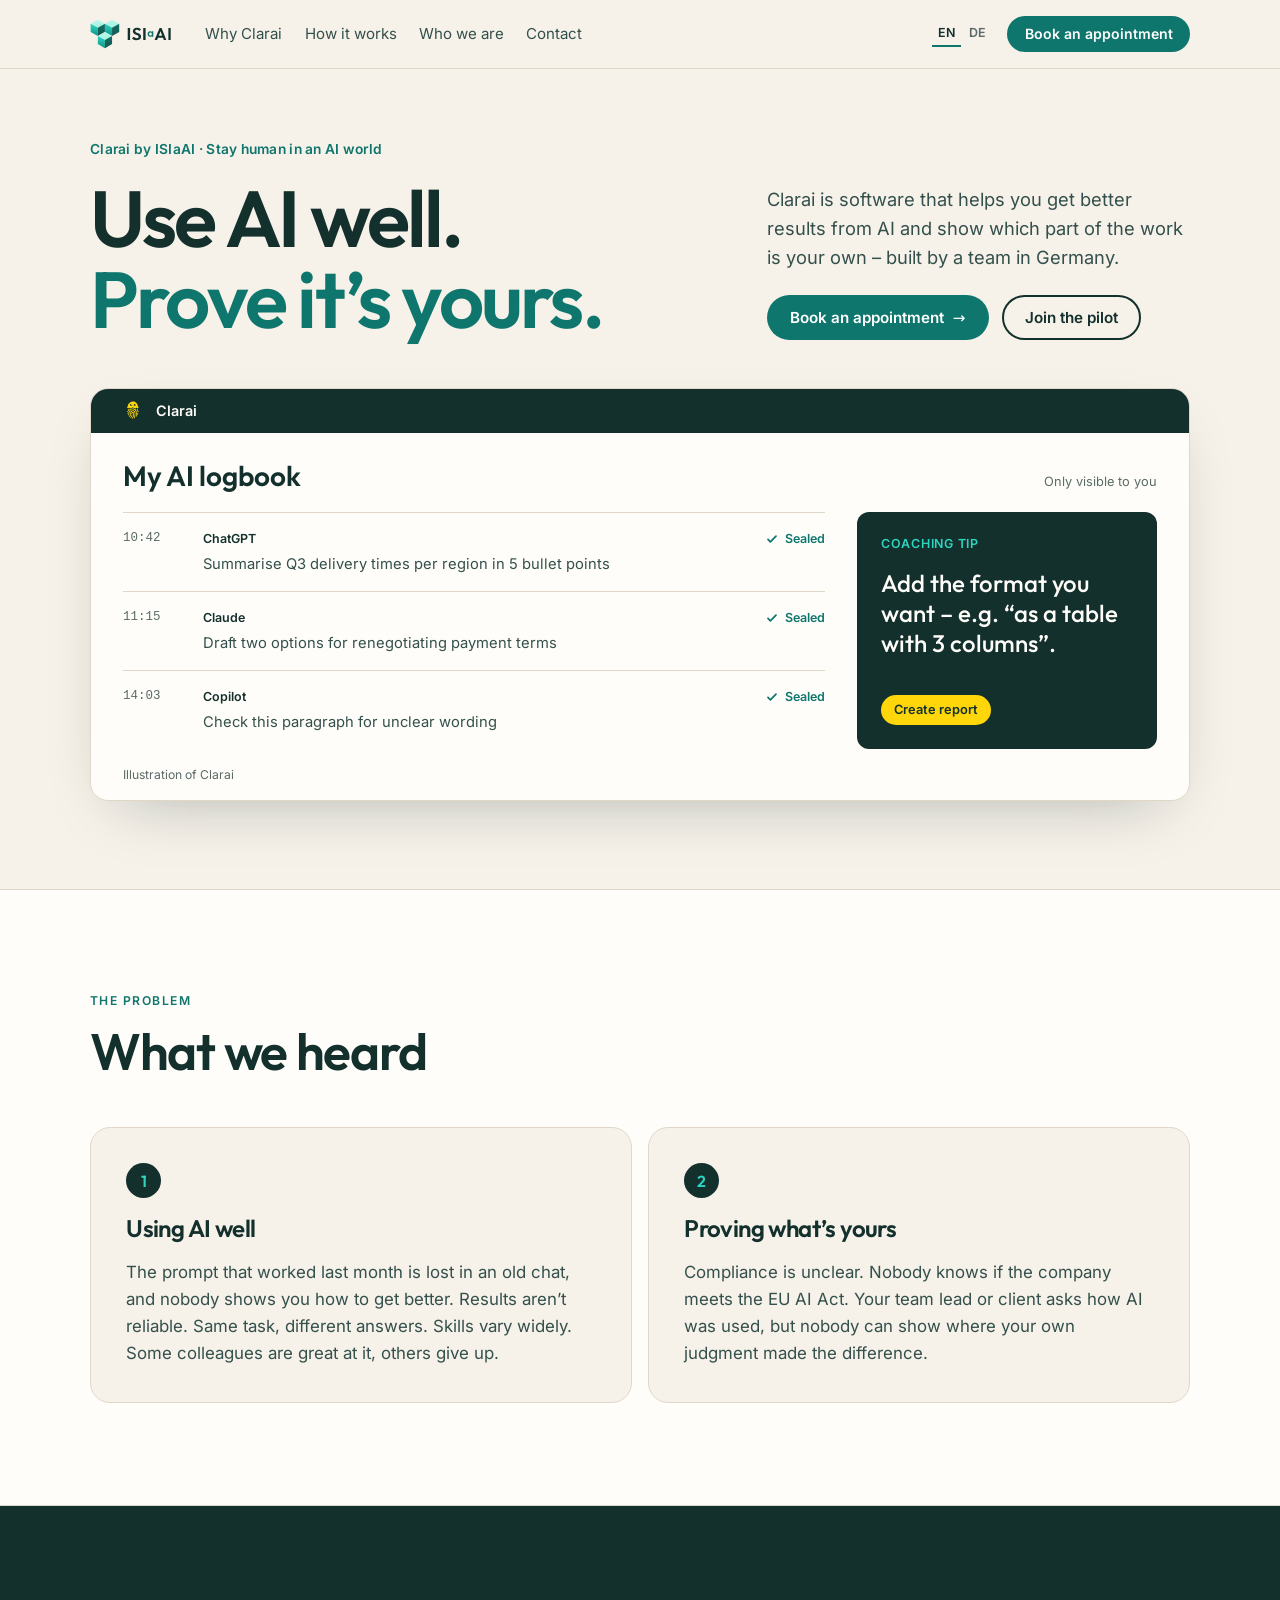
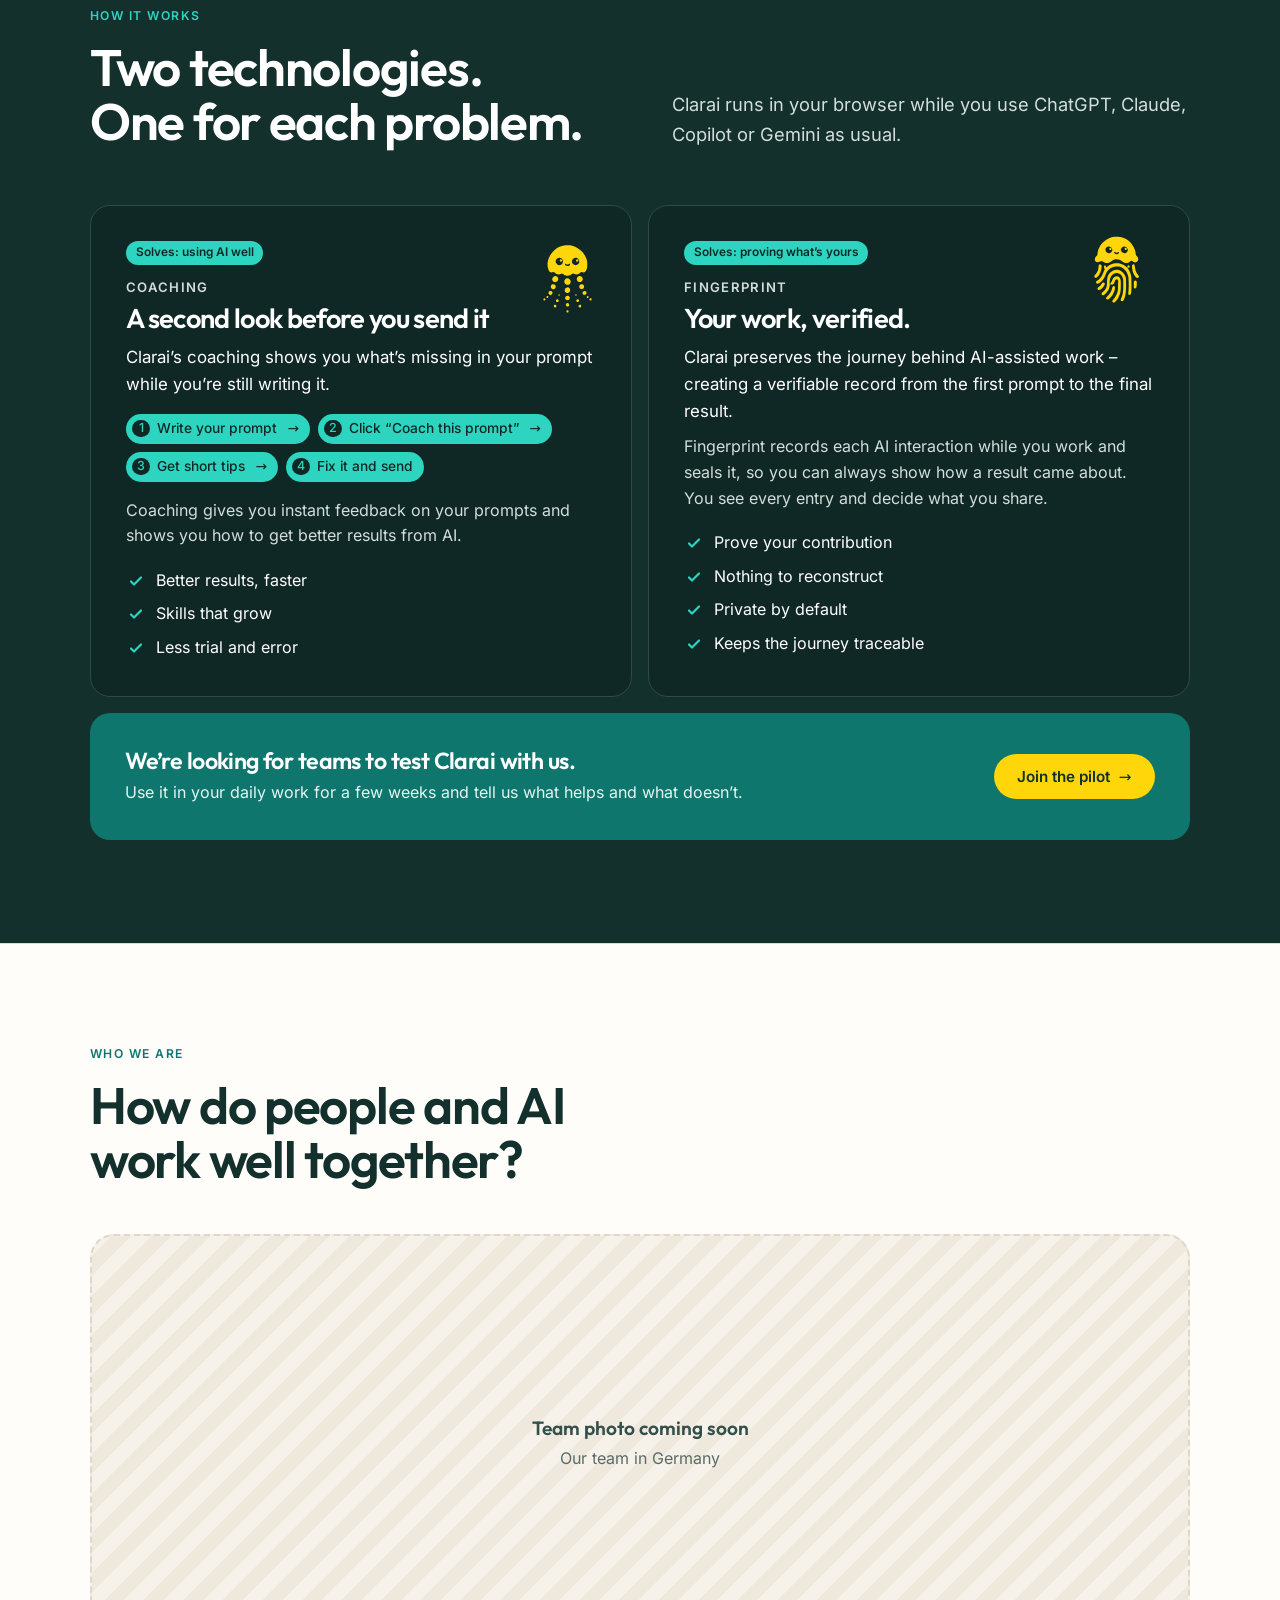
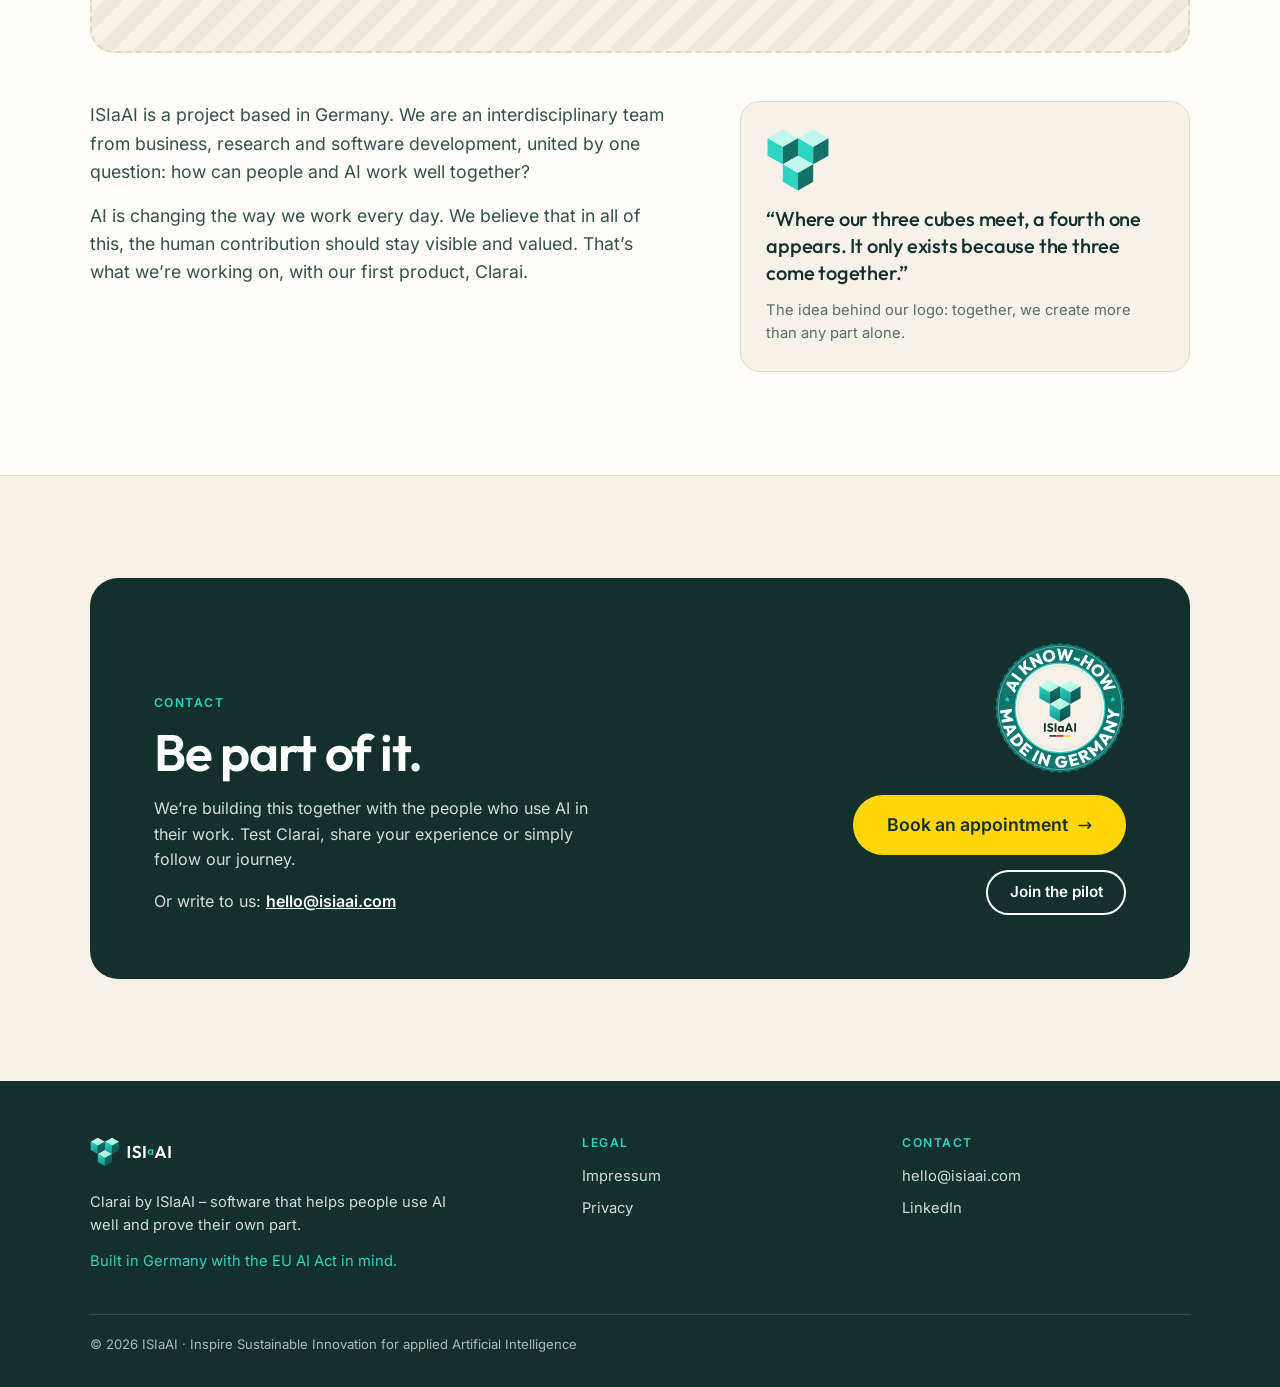
==== commit 9018d91f: "Preview: coaching jellyfish file rename" ====
--- a/index.html
+++ b/index.html
@@ -81,7 +81,7 @@
       <div class="sec-head reveal"><div><p class="eyebrow">How it works</p><h2>Two technologies. One for each problem.</h2></div><p class="lead">Clarai runs in your browser while you use ChatGPT, Claude, Copilot or Gemini as usual.</p></div>
       <div class="mvps">
         <article class="mvp reveal">
-          <span class="mvp-ico"><img class="jelly" src="./assets/jelly-coaching.svg" alt="" width="88" height="88"></span><span class="tag">Solves: using AI well</span>
+          <span class="mvp-ico"><img class="jelly" src="./assets/jelly-coaching-dots.svg" alt="" width="88" height="88"></span><span class="tag">Solves: using AI well</span>
           <p class="mvp-name">Coaching</p><h3>A second look before you send it</h3><p class="mvp-lead">Clarai’s coaching shows you what’s missing in your prompt while you’re still writing it.</p>
           <ol class="steps-flow"><li>Write your prompt</li><li>Click “Coach this prompt”</li><li>Get short tips</li><li>Fix it and send</li></ol>
           <p>Coaching gives you instant feedback on your prompts and shows you how to get better results from AI.</p><ul class="checks"><li><svg viewBox="0 0 20 20" aria-hidden="true"><path d="M5 10.5l3 3 7-7" fill="none" stroke="currentColor" stroke-width="2.2" stroke-linecap="round" stroke-linejoin="round"/></svg><span>Better results, faster</span></li><li><svg viewBox="0 0 20 20" aria-hidden="true"><path d="M5 10.5l3 3 7-7" fill="none" stroke="currentColor" stroke-width="2.2" stroke-linecap="round" stroke-linejoin="round"/></svg><span>Skills that grow</span></li><li><svg viewBox="0 0 20 20" aria-hidden="true"><path d="M5 10.5l3 3 7-7" fill="none" stroke="currentColor" stroke-width="2.2" stroke-linecap="round" stroke-linejoin="round"/></svg><span>Less trial and error</span></li></ul>
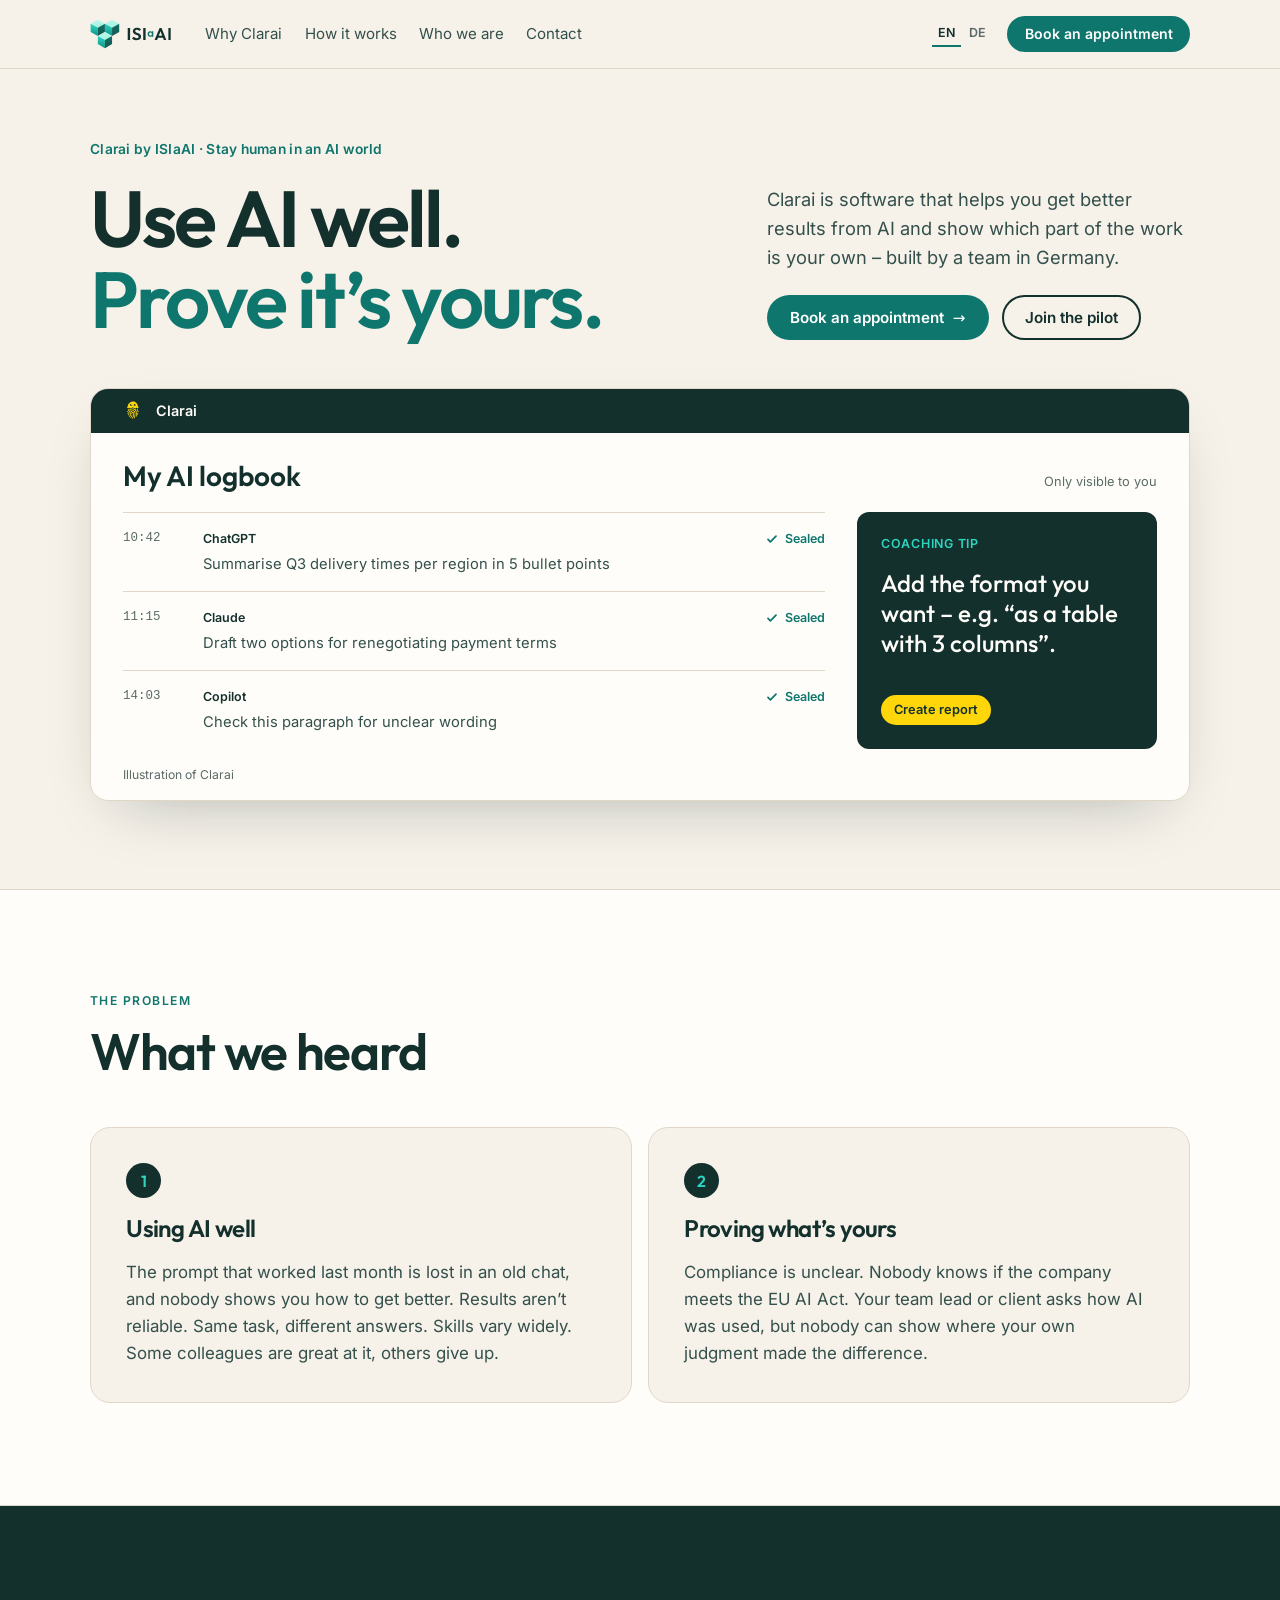
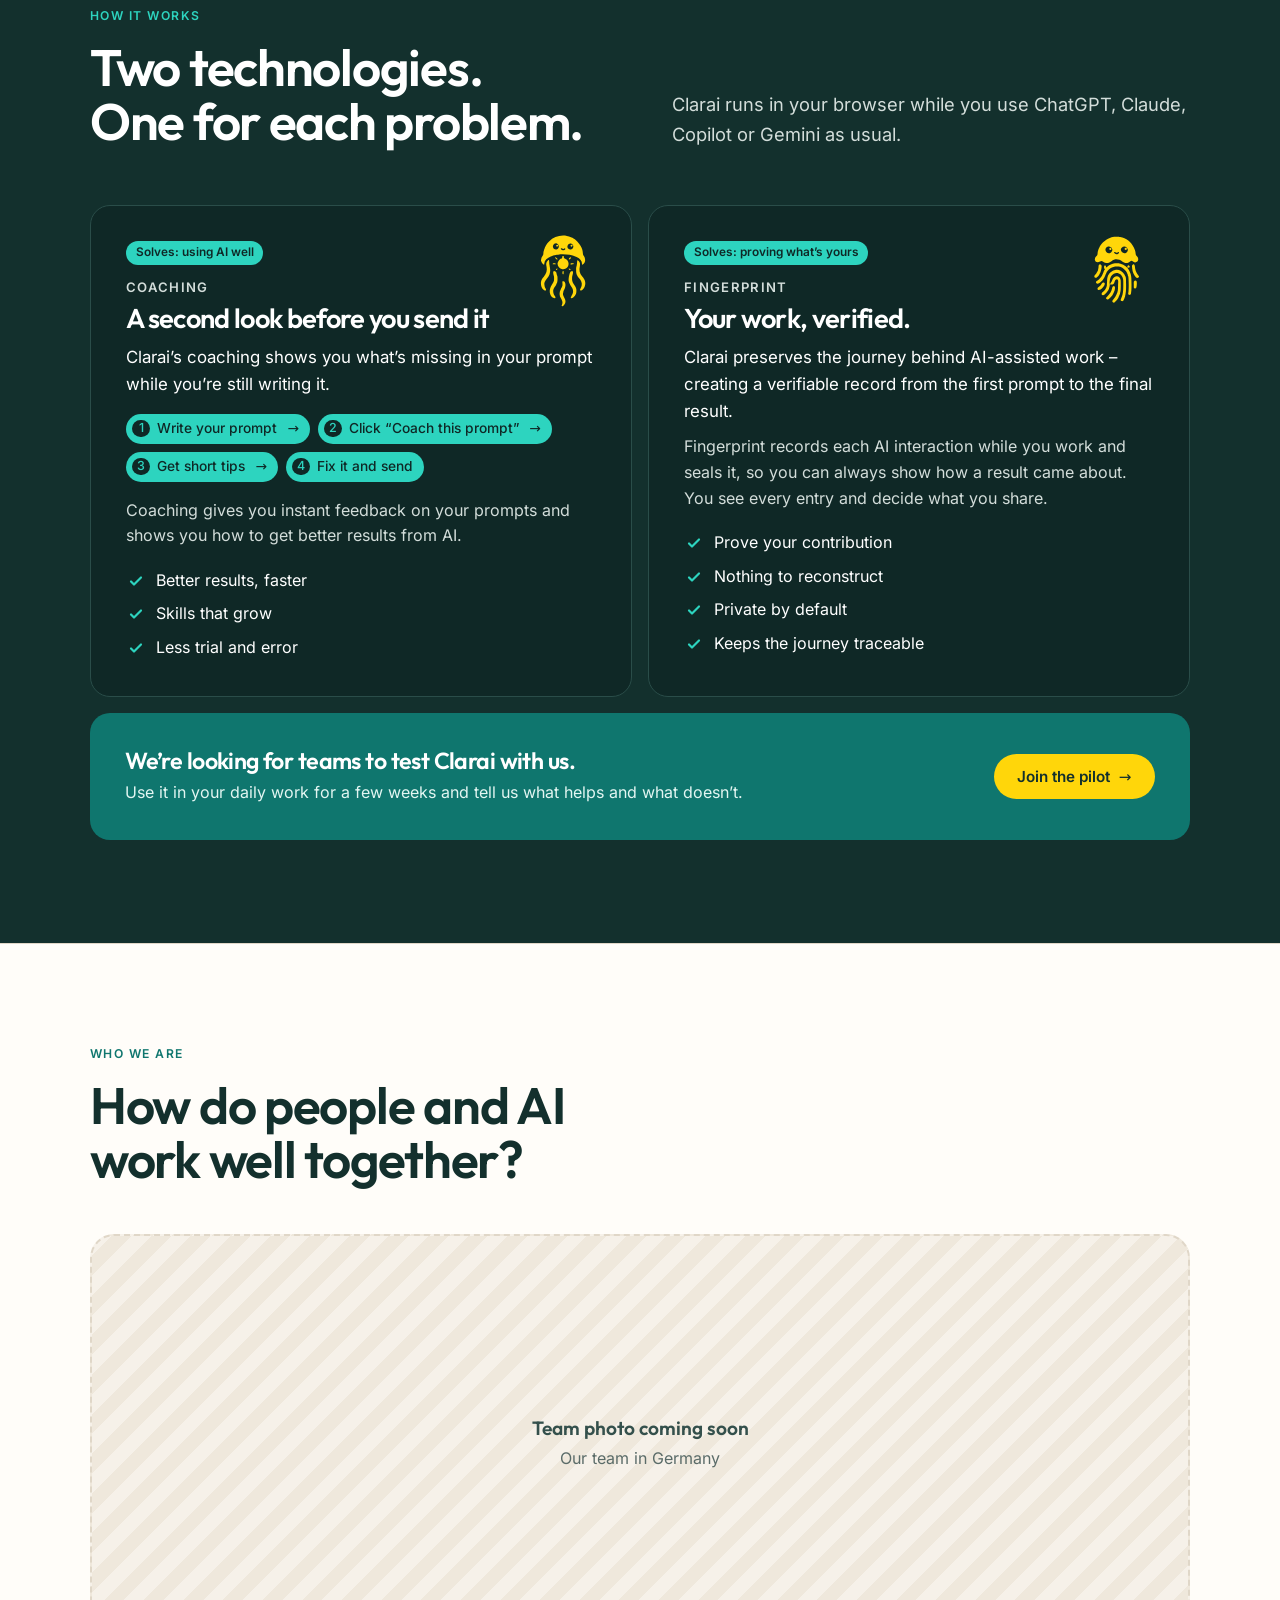
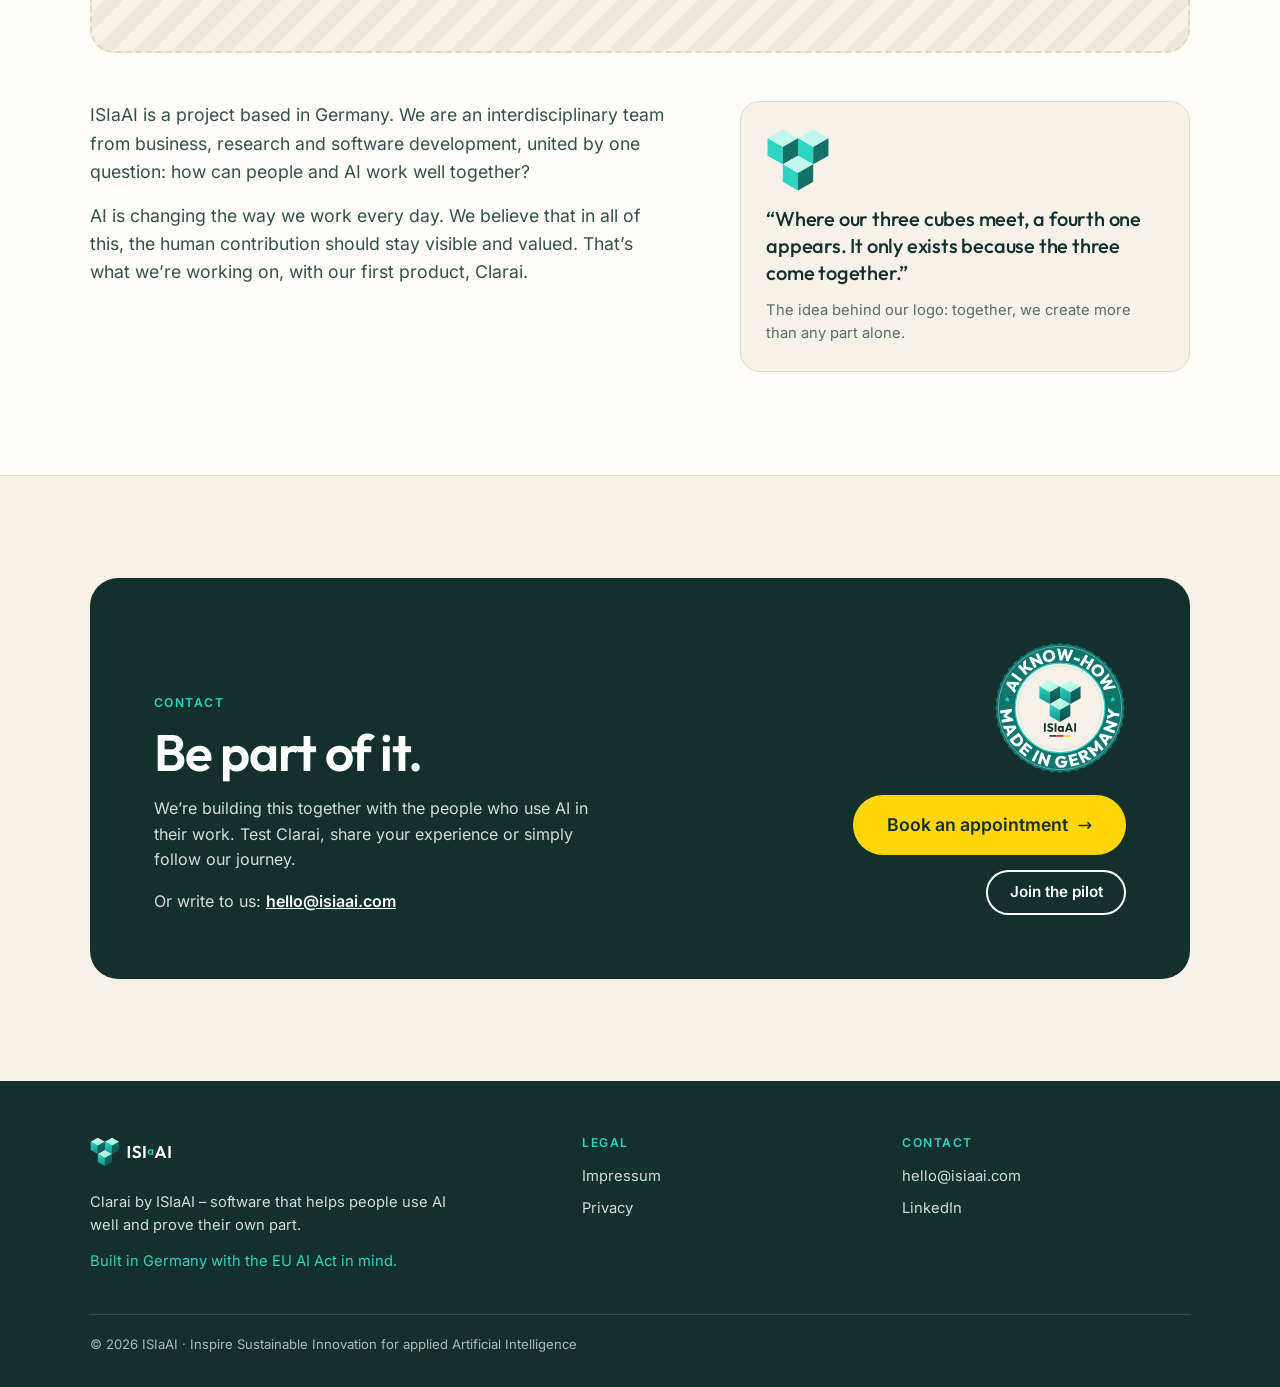
==== commit dda9022e: "Preview: Lantern jellyfish for coaching" ====
--- a/index.html
+++ b/index.html
@@ -81,7 +81,7 @@
       <div class="sec-head reveal"><div><p class="eyebrow">How it works</p><h2>Two technologies. One for each problem.</h2></div><p class="lead">Clarai runs in your browser while you use ChatGPT, Claude, Copilot or Gemini as usual.</p></div>
       <div class="mvps">
         <article class="mvp reveal">
-          <span class="mvp-ico"><img class="jelly" src="./assets/jelly-coaching-dots.svg" alt="" width="88" height="88"></span><span class="tag">Solves: using AI well</span>
+          <span class="mvp-ico"><img class="jelly" src="./assets/jelly-coaching-lantern.svg" alt="" width="88" height="88"></span><span class="tag">Solves: using AI well</span>
           <p class="mvp-name">Coaching</p><h3>A second look before you send it</h3><p class="mvp-lead">Clarai’s coaching shows you what’s missing in your prompt while you’re still writing it.</p>
           <ol class="steps-flow"><li>Write your prompt</li><li>Click “Coach this prompt”</li><li>Get short tips</li><li>Fix it and send</li></ol>
           <p>Coaching gives you instant feedback on your prompts and shows you how to get better results from AI.</p><ul class="checks"><li><svg viewBox="0 0 20 20" aria-hidden="true"><path d="M5 10.5l3 3 7-7" fill="none" stroke="currentColor" stroke-width="2.2" stroke-linecap="round" stroke-linejoin="round"/></svg><span>Better results, faster</span></li><li><svg viewBox="0 0 20 20" aria-hidden="true"><path d="M5 10.5l3 3 7-7" fill="none" stroke="currentColor" stroke-width="2.2" stroke-linecap="round" stroke-linejoin="round"/></svg><span>Skills that grow</span></li><li><svg viewBox="0 0 20 20" aria-hidden="true"><path d="M5 10.5l3 3 7-7" fill="none" stroke="currentColor" stroke-width="2.2" stroke-linecap="round" stroke-linejoin="round"/></svg><span>Less trial and error</span></li></ul>
